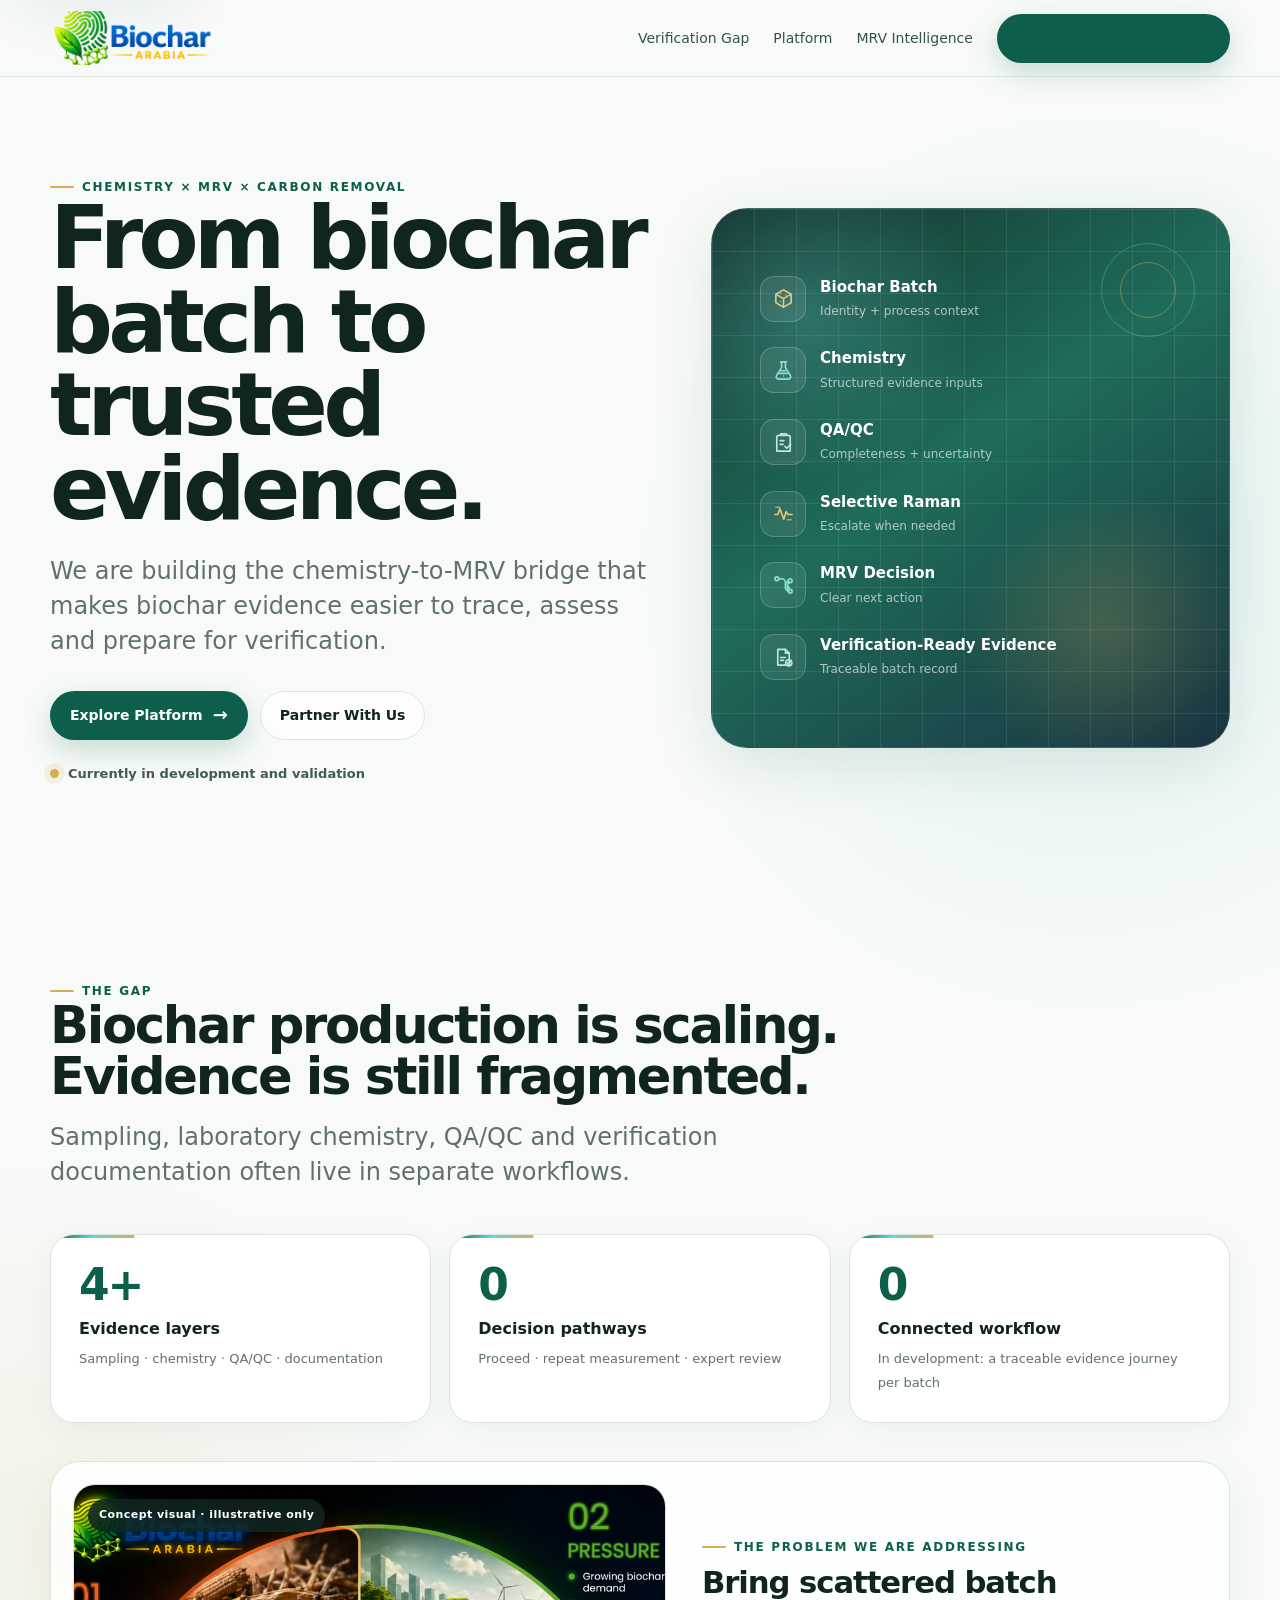
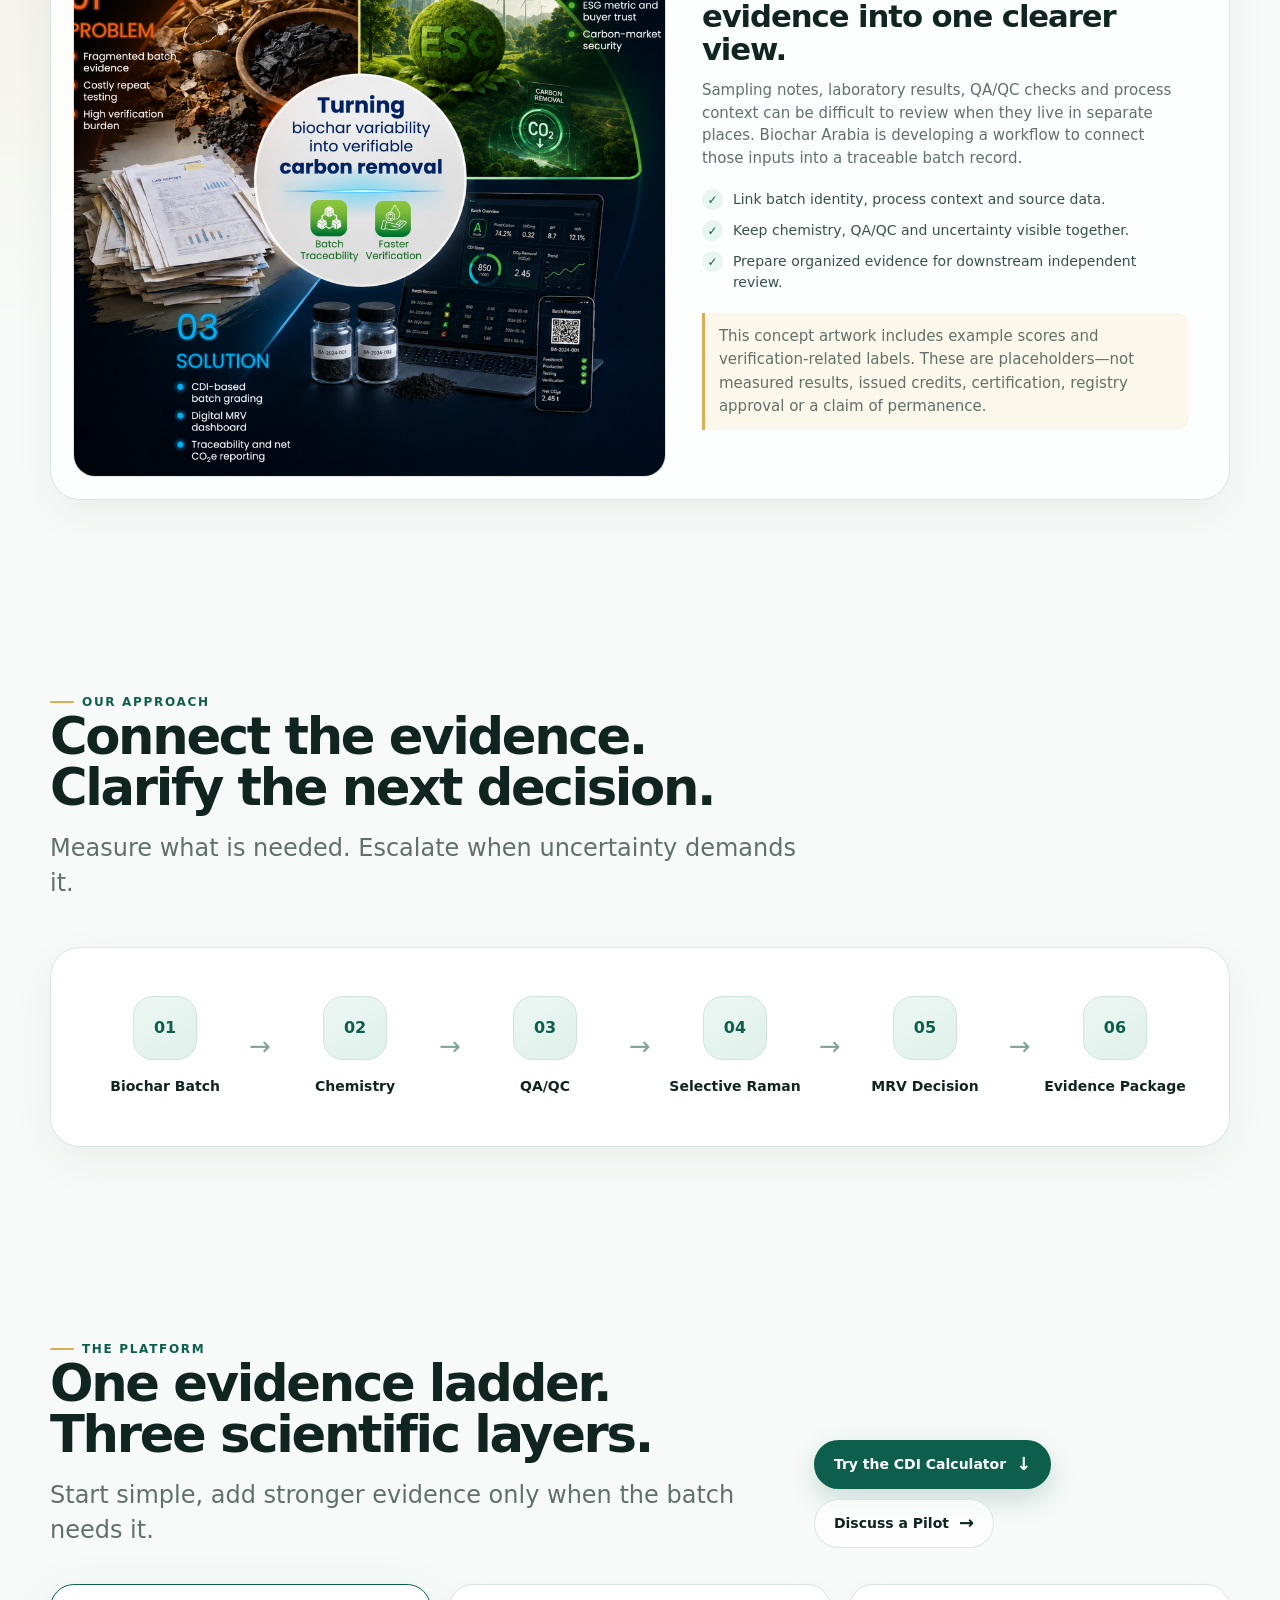
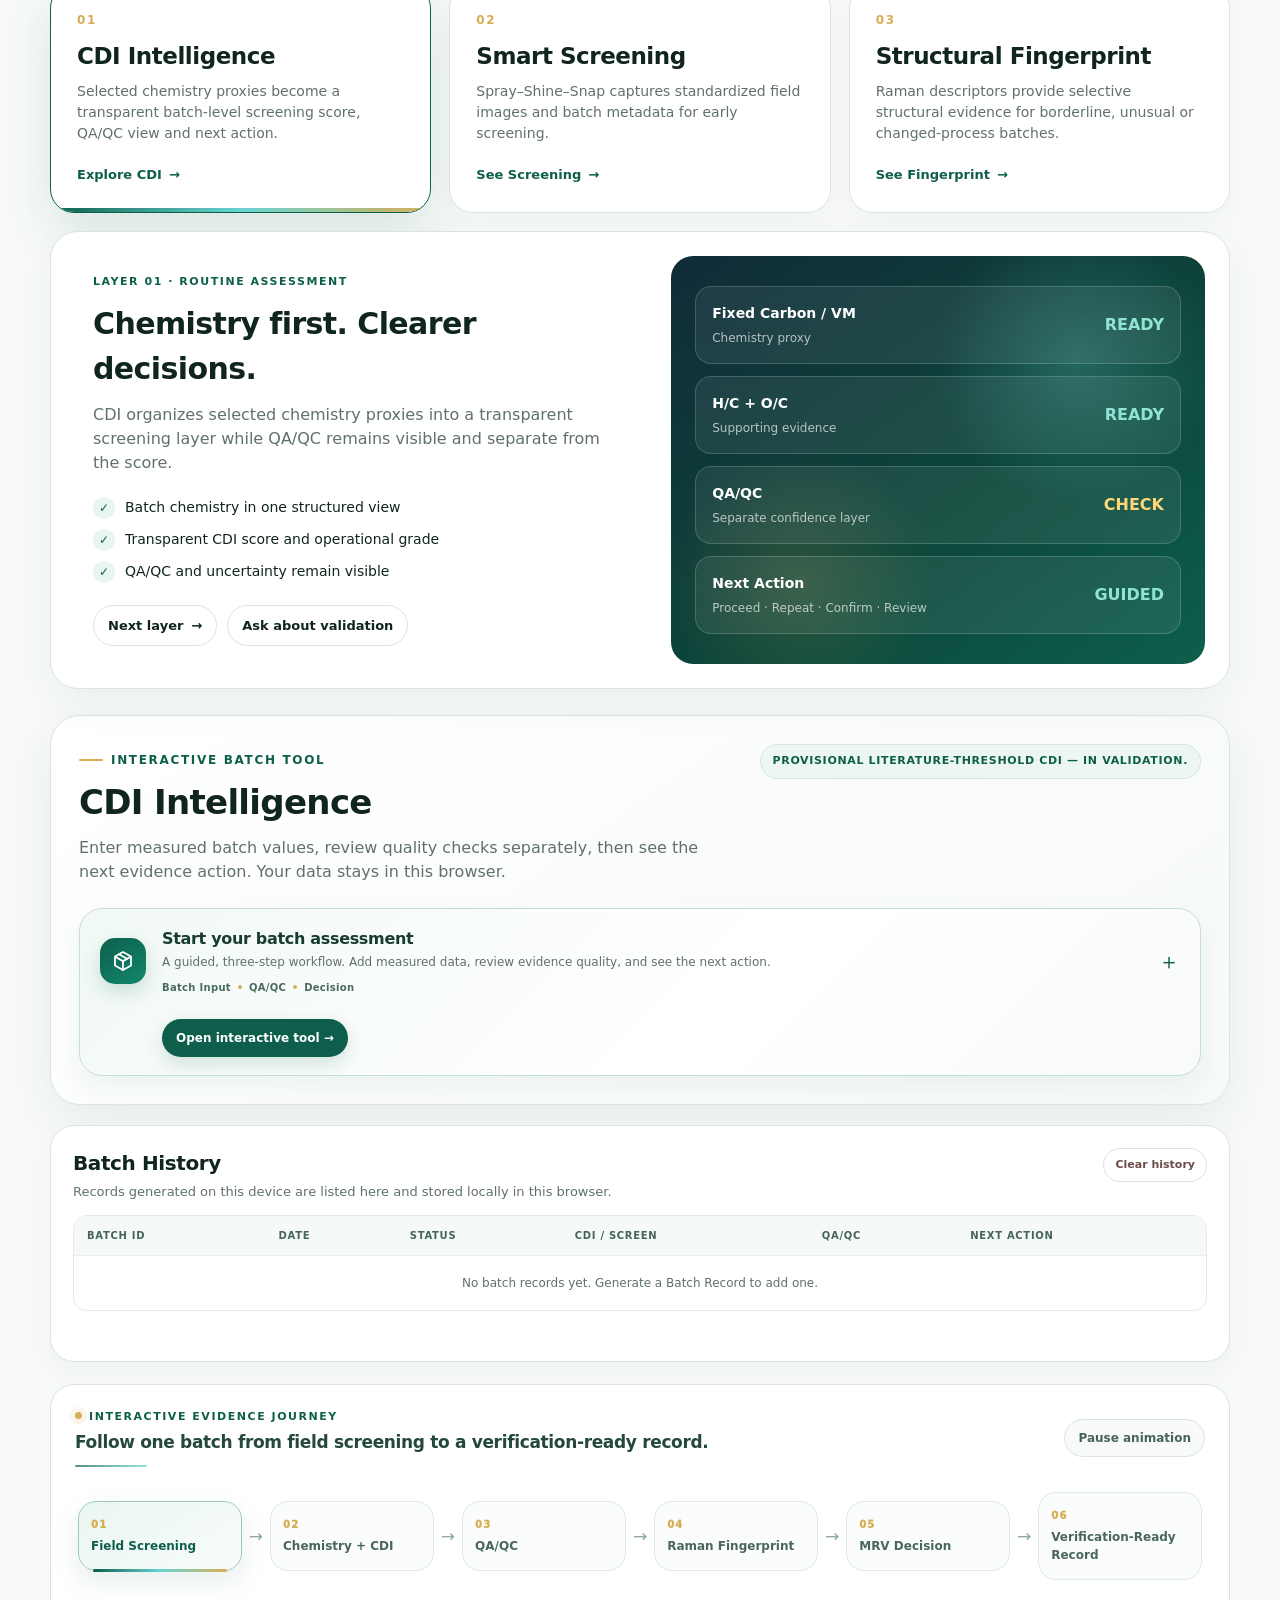
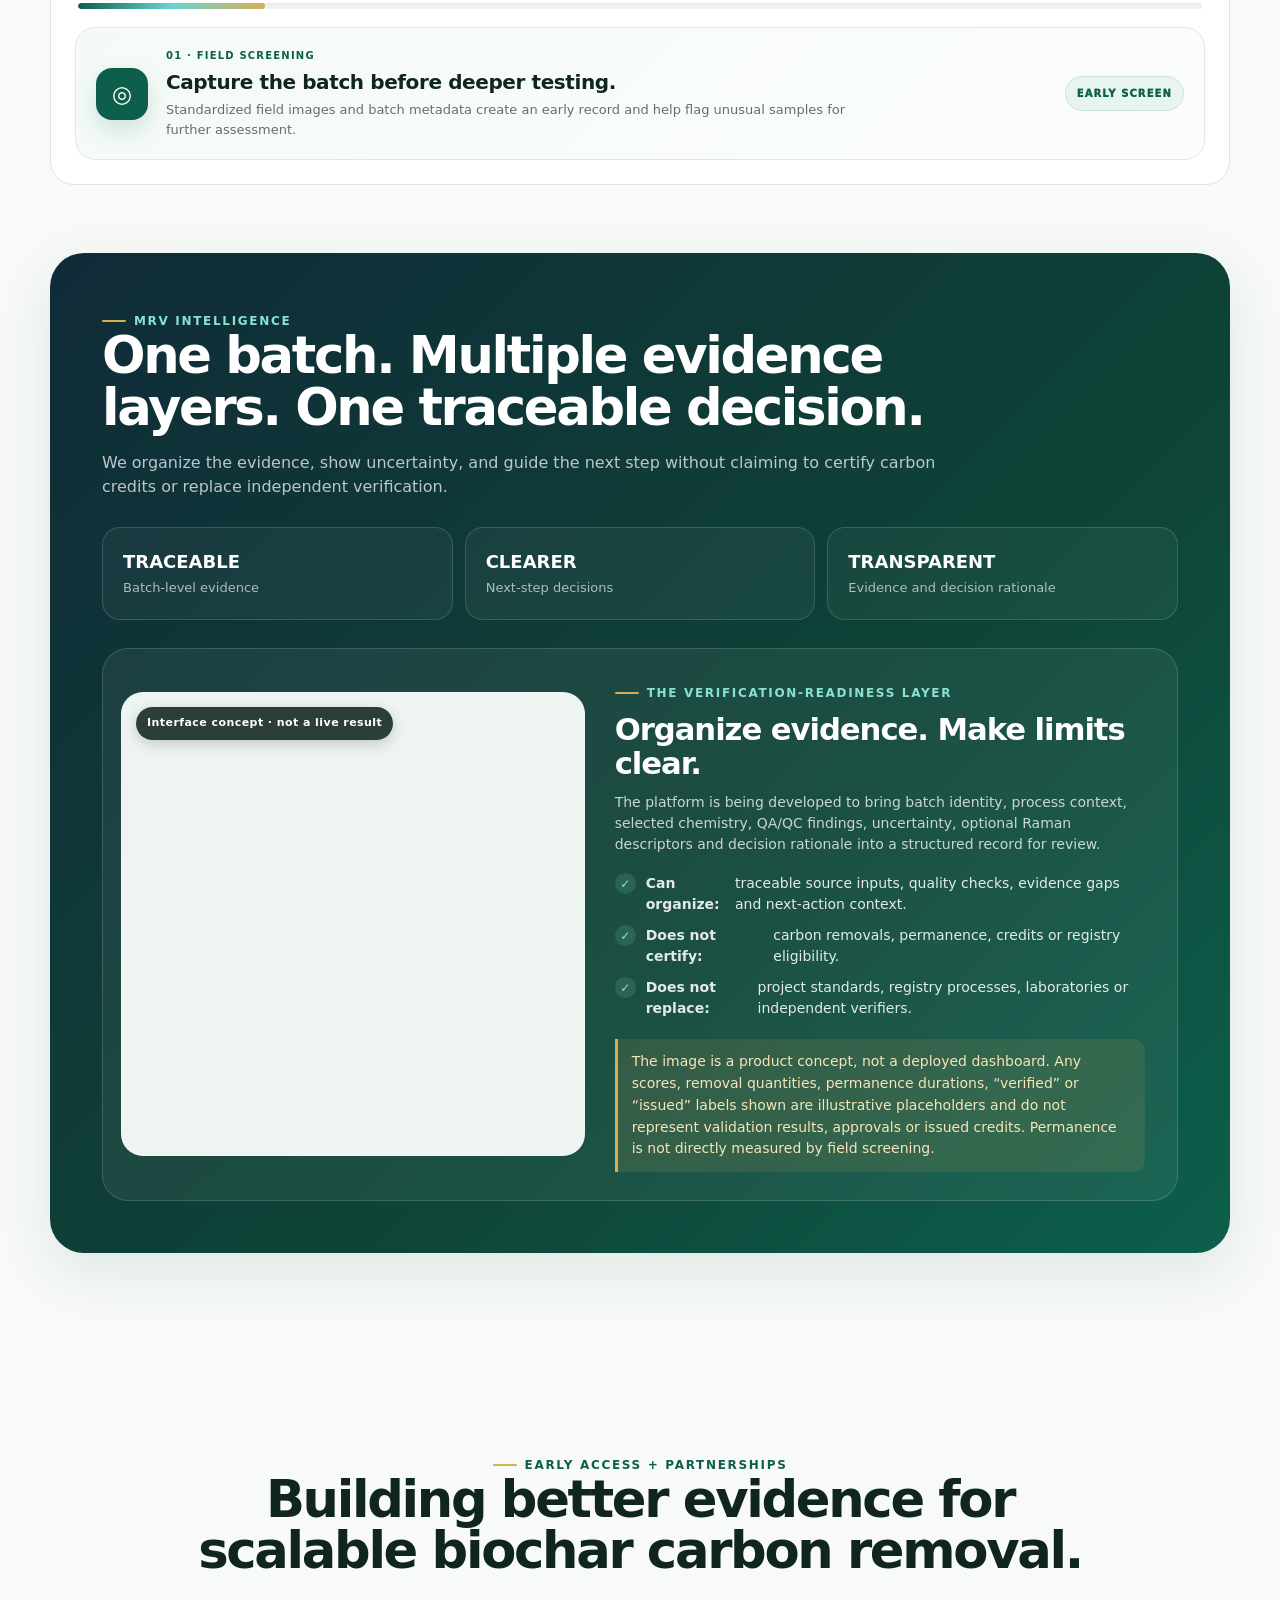
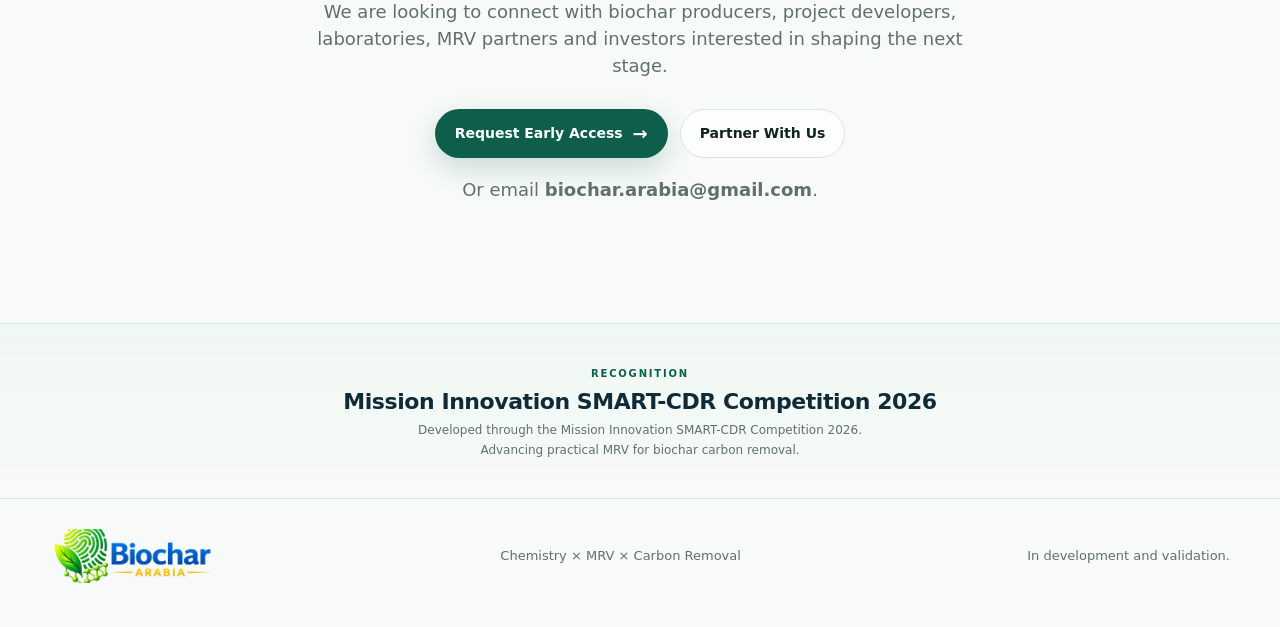
==== index.html @ f6e42914 "Rename biochararabia.html to index.html" ====
<!DOCTYPE html>
<html lang="en">
<head>
<meta charset="UTF-8">
<meta name="viewport" content="width=device-width, initial-scale=1.0">
<meta name="description" content="Biochar Arabia — chemistry-informed MRV for traceable, verification-ready biochar evidence.">
<meta name="theme-color" content="#f7faf8">
<link rel="icon" type="image/svg+xml" href="assets/favicon.svg">
<title>Biochar Arabia — From Biochar Batch to Trusted Evidence</title>
<style>
:root{
  --bg:#f7faf8; --ink:#10251f; --muted:#60716b; --emerald:#0d5f4c;
  --emerald2:#13876b; --navy:#102b38; --gold:#d8ae55; --cyan:#68d5d3;
  --line:#d9e5e0; --card:#fff; --shadow:0 18px 60px rgba(14,63,51,.10);
  --radius:24px; --max:1180px; --focus:#176f5a;
}
*{box-sizing:border-box}
html{scroll-behavior:smooth;scroll-padding-top:92px}
body{
  margin:0;font-family:Inter,ui-sans-serif,system-ui,-apple-system,BlinkMacSystemFont,"Segoe UI",sans-serif;
  color:var(--ink);line-height:1.5;
  background:
    radial-gradient(circle at 85% 8%,rgba(104,213,211,.16),transparent 28rem),
    radial-gradient(circle at 4% 22%,rgba(216,174,85,.10),transparent 24rem),
    var(--bg);
}
a{color:inherit;text-decoration:none}
button{font:inherit}
button:focus-visible,a:focus-visible,[tabindex]:focus-visible{outline:3px solid var(--focus);outline-offset:4px}
::selection{background:#cce9df;color:var(--ink)}
.skip-link{position:fixed;left:16px;top:12px;z-index:100;transform:translateY(-160%);padding:11px 16px;border-radius:999px;background:#fff;color:var(--ink);box-shadow:var(--shadow);font-weight:800}
.skip-link:focus{transform:translateY(0)}
.wrap{width:min(calc(100% - 40px),var(--max));margin:auto}
.eyebrow{display:inline-flex;align-items:center;gap:8px;font-size:12px;font-weight:800;letter-spacing:.14em;text-transform:uppercase;color:var(--emerald)}
.eyebrow:before{content:"";width:24px;height:2px;background:var(--gold);border-radius:2px}
h1,h2,h3,p{margin-top:0}
h1{font-size:clamp(46px,7vw,88px);line-height:.95;letter-spacing:-.055em;max-width:900px;margin-bottom:24px}
h2{font-size:clamp(34px,4vw,58px);line-height:1;letter-spacing:-.045em;margin-bottom:18px}
h3{font-size:20px;letter-spacing:-.02em;margin-bottom:10px}
.lead{font-size:clamp(18px,2vw,24px);line-height:1.45;color:var(--muted);max-width:760px}
.small{font-size:14px;color:var(--muted)}
.section{padding:108px 0}.section-tight{padding:78px 0}

nav{position:sticky;top:0;z-index:40;backdrop-filter:blur(18px);background:rgba(247,250,248,.92);border-bottom:1px solid rgba(217,229,224,.8)}
.nav-row{height:76px;display:flex;align-items:center;justify-content:space-between;gap:24px}
.brand{display:flex;align-items:center;gap:12px;font-weight:900;letter-spacing:-.03em;flex:0 0 auto}
.brand-logo{display:block;width:164px;height:54px;object-fit:cover;object-position:center;border-radius:8px}
.nav-links{display:flex;align-items:center;gap:24px;font-size:14px;color:#35524a}
.nav-links a:not(.btn){transition:color .2s ease}
.nav-links a:not(.btn):hover{color:var(--emerald)}
.btn{display:inline-flex;align-items:center;justify-content:center;gap:10px;border-radius:999px;padding:13px 19px;font-weight:800;font-size:14px;transition:.25s ease;border:1px solid transparent;cursor:pointer}
.btn-primary{background:var(--emerald);color:white;box-shadow:0 10px 28px rgba(13,95,76,.2)}
.btn-primary:hover{transform:translateY(-2px);background:#0a4f40}
.btn-ghost{border-color:var(--line);background:rgba(255,255,255,.72)}
.btn-ghost:hover{transform:translateY(-2px);border-color:#b8cec5}
.arrow{font-size:18px;line-height:1}
.hamburger{display:none;background:none;border:1px solid var(--line);border-radius:12px;width:44px;height:44px;color:var(--ink);font-size:21px;cursor:pointer}

.hero{min-height:min(820px,calc(100vh - 76px));display:grid;align-items:center;padding:72px 0 90px;overflow:hidden}
.hero-grid{display:grid;grid-template-columns:1.08fr .92fr;gap:52px;align-items:center}
.hero-actions{display:flex;gap:12px;flex-wrap:wrap;margin-top:32px}
.status{margin-top:24px;display:inline-flex;align-items:center;gap:9px;color:#3f5b52;font-size:13px;font-weight:700}
.status i{width:9px;height:9px;background:var(--gold);border-radius:50%;box-shadow:0 0 0 6px rgba(216,174,85,.14)}
.hero-visual{min-height:540px;border-radius:36px;position:relative;overflow:hidden;background:linear-gradient(145deg,rgba(8,42,35,.96),rgba(13,95,76,.92) 46%,rgba(16,43,56,.96));box-shadow:var(--shadow);border:1px solid rgba(255,255,255,.12)}
.hero-visual:before{content:"";position:absolute;inset:0;background:radial-gradient(circle at 18% 20%,rgba(104,213,211,.28),transparent 28%),radial-gradient(circle at 76% 78%,rgba(216,174,85,.22),transparent 24%)}
.gridlines{position:absolute;inset:0;opacity:.13;background-image:linear-gradient(rgba(255,255,255,.65) 1px,transparent 1px),linear-gradient(90deg,rgba(255,255,255,.65) 1px,transparent 1px);background-size:42px 42px}
.journey{position:absolute;inset:58px 48px;display:grid;grid-template-rows:repeat(6,1fr);gap:8px;z-index:2}
.node{display:grid;grid-template-columns:46px 1fr;gap:14px;align-items:center;color:white}
.icon{width:46px;height:46px;border-radius:14px;border:1px solid rgba(255,255,255,.20);display:grid;place-items:center;background:rgba(255,255,255,.08);color:#b7f0dd;transition:background .25s ease,border-color .25s ease,transform .25s ease}
.icon svg{width:23px;height:23px;fill:none;stroke:currentColor;stroke-width:1.7;stroke-linecap:round;stroke-linejoin:round}
.node:nth-child(3n+1) .icon{color:#e8c879}
.node:nth-child(3n+2) .icon{color:#8ce0d4}
.node:nth-child(3n) .icon{color:#c0e8da}
.hero-visual:hover .icon{background:rgba(255,255,255,.12);border-color:rgba(255,255,255,.34);transform:translateY(-1px)}
.node strong{font-size:15px;display:block}.node span{font-size:12px;color:rgba(255,255,255,.65)}
.pulse{position:absolute;right:34px;top:34px;width:94px;height:94px;border-radius:50%;border:1px solid rgba(104,213,211,.35);animation:pulse 3s infinite ease-in-out}
.pulse:after{content:"";position:absolute;inset:18px;border:1px solid rgba(216,174,85,.45);border-radius:50%}
@keyframes pulse{50%{transform:scale(1.08);opacity:.55}}

.metrics{display:grid;grid-template-columns:repeat(3,1fr);gap:18px;margin-top:44px}
.metric{position:relative;overflow:hidden;background:var(--card);border:1px solid var(--line);border-radius:var(--radius);padding:28px;box-shadow:0 8px 28px rgba(14,63,51,.05);transition:transform .35s ease,box-shadow .35s ease,border-color .35s ease}
.metric:before{content:"";position:absolute;left:0;right:0;top:0;height:3px;background:linear-gradient(90deg,var(--emerald),var(--cyan),var(--gold));transform:scaleX(.22);transform-origin:left;transition:transform .8s ease}
.metric.is-counting{transform:translateY(-3px);border-color:#b9d7ca;box-shadow:0 16px 38px rgba(14,63,51,.1)}
.metric.is-counting:before{transform:scaleX(1)}
.metric b{display:block;font-size:44px;letter-spacing:-.05em;color:var(--emerald);line-height:1}
.metric strong{display:block;margin:10px 0 5px;font-size:16px}.metric span{font-size:13px;color:var(--muted)}

.editorial-visual{display:grid;grid-template-columns:minmax(0,1.08fr) minmax(280px,.92fr);gap:36px;align-items:center;margin-top:38px;padding:22px;border:1px solid var(--line);border-radius:30px;background:rgba(255,255,255,.82);box-shadow:0 14px 42px rgba(14,63,51,.06)}
.visual-frame{margin:0;position:relative;overflow:hidden;border-radius:22px;background:#eef4f1;border:1px solid rgba(16,43,56,.08)}
.visual-frame img{display:block;width:100%;height:auto;aspect-ratio:1/1;object-fit:cover}
.visual-flag{position:absolute;top:14px;left:14px;padding:8px 11px;border-radius:999px;background:rgba(16,37,31,.88);color:#fff;font-size:11px;font-weight:850;letter-spacing:.04em;box-shadow:0 4px 14px rgba(0,0,0,.18)}
.visual-copy{padding:14px 18px 14px 0}
.visual-copy h3{font-size:clamp(23px,2.4vw,32px);line-height:1.1;letter-spacing:-.035em;margin:10px 0 12px}
.visual-copy>p{color:var(--muted);font-size:15px}
.visual-points{display:grid;gap:10px;margin:20px 0 0;padding:0;list-style:none}
.visual-points li{display:flex;gap:10px;align-items:flex-start;color:#35524a;font-size:14px}
.visual-points li:before{content:"✓";flex:0 0 21px;width:21px;height:21px;display:grid;place-items:center;border-radius:50%;background:#e8f5f0;color:var(--emerald);font-weight:900;font-size:12px}
.visual-disclaimer{margin:20px 0 0;padding:12px 14px;border-left:3px solid var(--gold);border-radius:0 12px 12px 0;background:#fbf7eb;color:#66562f;font-size:12px;line-height:1.55}

.flow{margin-top:46px;background:white;border:1px solid var(--line);border-radius:30px;padding:30px;box-shadow:0 14px 44px rgba(14,63,51,.06);overflow:auto}
.flow-row{display:flex;align-items:center;min-width:900px}.flow-item{flex:1;text-align:center;padding:18px 12px}
.flow-item .dot{width:64px;height:64px;border-radius:20px;margin:0 auto 14px;display:grid;place-items:center;background:linear-gradient(145deg,#edf7f3,#dff0ea);color:var(--emerald);font-weight:900;border:1px solid #cee3da}
.flow-item strong{font-size:14px}.flow-arrow{color:#83a399;font-size:26px}

.platform-grid{display:grid;grid-template-columns:repeat(3,1fr);gap:18px;margin-top:44px}
.platform-card{position:relative;overflow:hidden;min-height:310px;border-radius:28px;padding:28px;background:linear-gradient(180deg,#fff,#f5faf8);border:1px solid var(--line);transition:.25s ease}
.platform-card:hover{transform:translateY(-4px);box-shadow:var(--shadow)}
.kicker{font-size:12px;letter-spacing:.13em;text-transform:uppercase;font-weight:900;color:var(--emerald)}
.platform-card p{color:var(--muted);font-size:14px;max-width:280px}
.mini-viz{position:absolute;left:28px;right:28px;bottom:28px;height:92px;border-radius:18px;background:linear-gradient(180deg,rgba(104,213,211,.13),rgba(13,95,76,.04));border:1px solid #d9eae4}
.mini-viz:after{content:"";position:absolute;left:14px;right:14px;bottom:18px;height:3px;border-radius:3px;background:linear-gradient(90deg,var(--emerald) 0 32%,var(--cyan) 32% 66%,var(--gold) 66%)}

.value-band{background:linear-gradient(135deg,var(--navy),#0e4337 60%,#0d5f4c);color:white;border-radius:34px;padding:56px;display:grid;grid-template-columns:1.05fr .95fr;gap:42px;align-items:center;box-shadow:var(--shadow)}
.value-band p{color:rgba(255,255,255,.72)}.value-list{display:grid;gap:12px}
.value-item{display:flex;align-items:center;justify-content:space-between;gap:20px;padding:19px 20px;border:1px solid rgba(255,255,255,.14);border-radius:18px;background:rgba(255,255,255,.05)}
.value-item b{font-size:20px}.value-item span{font-size:13px;color:rgba(255,255,255,.66)}

.final{text-align:center;padding:118px 0 90px}
.final h2{max-width:900px;margin:0 auto 22px}.final p{max-width:680px;margin:0 auto 30px;color:var(--muted);font-size:18px}
.final-actions{display:flex;justify-content:center;gap:12px;flex-wrap:wrap}
footer{padding:30px 0 44px;border-top:1px solid var(--line);color:var(--muted);font-size:13px}
.footer-row{display:flex;align-items:center;justify-content:space-between;gap:20px;flex-wrap:wrap}
.recognition-strip{padding:42px 0 38px;border-top:1px solid rgba(217,229,224,.9);background:linear-gradient(180deg,rgba(236,246,241,.72),rgba(247,250,248,.4));text-align:center}
.recognition-inner{max-width:720px;margin:auto}
.recognition-label{margin-bottom:10px;color:var(--emerald);font-size:10px;font-weight:900;letter-spacing:.18em;text-transform:uppercase}
.recognition-title{margin:0;color:var(--navy);font-size:clamp(17px,2vw,22px);font-weight:800;letter-spacing:-.02em}
.recognition-copy{margin:8px auto 0;max-width:560px;color:var(--muted);font-size:12px;line-height:1.6}


/* ENHANCED PLATFORM */
.platform-intro{display:flex;align-items:end;justify-content:space-between;gap:24px;margin-bottom:36px}
.platform-intro .lead{margin-bottom:0}
.platform-intro-actions{display:flex;align-items:center;gap:10px;flex-wrap:wrap}
.science-grid{display:grid;grid-template-columns:repeat(3,1fr);gap:18px}
.science-card{
  position:relative;min-height:220px;padding:26px;border-radius:24px;background:#fff;
  border:1px solid var(--line);cursor:pointer;transition:.28s ease;overflow:hidden;
  box-shadow:0 8px 26px rgba(14,63,51,.04)
}
.science-card:hover{transform:translateY(-5px);box-shadow:var(--shadow);border-color:#bfd7cd}
.science-card.active{border-color:var(--emerald);box-shadow:0 18px 52px rgba(13,95,76,.13)}
.science-card.active:after{
  content:"";position:absolute;left:0;right:0;bottom:0;height:4px;
  background:linear-gradient(90deg,var(--emerald),var(--cyan),var(--gold))
}
.science-card .index{font-size:12px;font-weight:900;letter-spacing:.14em;color:var(--gold)}
.science-card h3{font-size:23px;margin:10px 0 8px}
.science-card p{font-size:14px;color:var(--muted);margin-bottom:18px}
.card-action{display:inline-flex;align-items:center;gap:7px;font-size:13px;font-weight:850;color:var(--emerald)}
.card-action span{transition:.2s ease}.science-card:hover .card-action span{transform:translateX(4px)}
.platform-stage{
  margin-top:18px;display:grid;grid-template-columns:1.04fr .96fr;gap:18px;
  background:#fff;border:1px solid var(--line);border-radius:28px;padding:24px;box-shadow:0 14px 42px rgba(14,63,51,.05)
}
.stage-copy{padding:18px}
.stage-label{font-size:11px;font-weight:900;letter-spacing:.14em;text-transform:uppercase;color:var(--emerald)}
.stage-copy h3{font-size:30px;margin:10px 0 12px}
.stage-copy p{color:var(--muted);max-width:520px}
.stage-points{display:grid;gap:10px;margin:22px 0}
.stage-point{display:flex;gap:10px;align-items:flex-start;font-size:14px}
.stage-point i{
  flex:0 0 22px;width:22px;height:22px;border-radius:50%;display:grid;place-items:center;
  background:#e8f5f0;color:var(--emerald);font-style:normal;font-weight:900;font-size:12px
}
.stage-actions{display:flex;gap:10px;flex-wrap:wrap;margin-top:22px}
.mini-btn{
  display:inline-flex;align-items:center;gap:8px;padding:10px 14px;border-radius:999px;
  border:1px solid var(--line);background:#fff;color:var(--ink);font-size:13px;font-weight:800;cursor:pointer;transition:.2s ease
}
.mini-btn:hover{border-color:#aacbc0;transform:translateY(-2px)}
.stage-visual{
  min-height:300px;border-radius:22px;padding:24px;color:#fff;position:relative;overflow:hidden;
  background:linear-gradient(145deg,var(--navy),#0c463a 58%,var(--emerald))
}
.stage-visual:before{
  content:"";position:absolute;inset:0;
  background:radial-gradient(circle at 76% 26%,rgba(104,213,211,.24),transparent 28%),
             radial-gradient(circle at 24% 80%,rgba(216,174,85,.16),transparent 26%);
}
.signal-stack{position:relative;z-index:2;height:100%;display:grid;align-content:center;gap:12px}
.signal{
  border:1px solid rgba(255,255,255,.17);background:rgba(255,255,255,.07);
  border-radius:16px;padding:14px 16px;display:flex;justify-content:space-between;gap:18px;align-items:center
}
.signal strong{font-size:14px}.signal span{font-size:12px;color:rgba(255,255,255,.68)}
.signal .ok{color:#8fe4d4;font-weight:900}
.signal .warn{color:#ffd77a;font-weight:900}

.calculator{margin-top:26px;padding:28px;border:1px solid var(--line);border-radius:30px;background:linear-gradient(145deg,#fff,#f6faf8);box-shadow:0 16px 48px rgba(14,63,51,.07)}
.calculator-head{display:flex;justify-content:space-between;align-items:flex-start;gap:24px;margin-bottom:24px}
.calculator-head h3{font-size:clamp(24px,3vw,34px);margin:8px 0}
.calculator-head p{max-width:680px;color:var(--muted);margin:0}
.calculator-badge{flex:0 0 auto;padding:8px 12px;border-radius:999px;background:#edf6f2;border:1px solid #d3e7de;color:var(--emerald);font-size:11px;font-weight:850;letter-spacing:.06em;text-transform:uppercase}
.interactive-batch{margin-top:20px;border:1px solid #c5ded2;border-radius:23px;background:linear-gradient(135deg,#f1f9f5,#fff 58%,#f8fbf9);box-shadow:0 10px 28px rgba(13,95,76,.07);overflow:hidden}
.interactive-batch>summary{display:grid;grid-template-columns:48px minmax(0,1fr) auto;align-items:center;gap:14px;padding:18px 20px;list-style:none;cursor:pointer}
.interactive-batch>summary::-webkit-details-marker{display:none}
.interactive-batch>summary:focus-visible{outline-offset:-4px}
.interactive-batch>summary:after{content:"＋";grid-column:3;grid-row:1;color:var(--emerald);font-size:22px;font-weight:500}
.interactive-batch[open]>summary:after{content:"−"}
.interactive-batch-icon{width:46px;height:46px;display:grid;place-items:center;border-radius:15px;background:linear-gradient(145deg,var(--emerald),var(--emerald2));color:#fff;box-shadow:0 8px 20px rgba(13,95,76,.18)}
.interactive-batch-icon svg{width:24px;height:24px;fill:none;stroke:currentColor;stroke-width:1.8;stroke-linecap:round;stroke-linejoin:round}
.interactive-batch-title{display:block;color:#183c31;font-size:16px;font-weight:900;letter-spacing:-.02em}
.interactive-batch-copy{display:block;margin-top:3px;color:var(--muted);font-size:12px;line-height:1.45}
.interactive-batch-steps{display:flex;align-items:center;gap:7px;margin-top:8px;color:#4c6b60;font-size:10px;font-weight:850;letter-spacing:.03em}
.interactive-batch-steps i{width:4px;height:4px;border-radius:50%;background:var(--gold)}
.interactive-batch-cta{grid-column:2;grid-row:2;justify-self:start;display:inline-flex;align-items:center;gap:8px;margin-top:10px;padding:10px 14px;border-radius:999px;background:var(--emerald);color:white;font-size:12px;font-weight:850;box-shadow:0 7px 18px rgba(13,95,76,.16);transition:background .2s ease,transform .2s ease}
.interactive-batch>summary:hover .interactive-batch-cta{background:#0a4f40;transform:translateY(-1px)}
.interactive-batch-cta .close-label{display:none}
.interactive-batch[open] .interactive-batch-cta .open-label{display:none}
.interactive-batch[open] .interactive-batch-cta .close-label{display:inline}
.interactive-batch:not([open])>.interactive-batch-content{display:none}
.interactive-batch-content{padding:0 16px 18px}
.calc-steps{display:grid;grid-template-columns:repeat(3,1fr);gap:10px;margin-bottom:22px}
.calc-step{display:flex;align-items:center;gap:11px;padding:12px 14px;border:1px solid var(--line);border-radius:16px;background:#fff;color:#60716b;text-align:left;cursor:pointer;transition:.2s ease}
.calc-step:hover{border-color:#b8d5ca;transform:translateY(-1px)}
.calc-step[aria-current="step"]{background:#eaf6f1;border-color:#a8cfc0;color:var(--emerald);box-shadow:inset 0 0 0 1px #d0e7dd}
.calc-step-number{display:grid;place-items:center;width:30px;height:30px;flex:0 0 30px;border-radius:10px;background:#f0f4f2;font-size:12px;font-weight:900}
.calc-step[aria-current="step"] .calc-step-number{background:var(--emerald);color:#fff}
.calc-step-label{font-size:13px;font-weight:850}
.calc-panel{padding:22px;border:1px solid var(--line);border-radius:22px;background:#fff}
.calc-panel+.calc-panel{margin-top:14px}
.calc-panel-heading{display:flex;justify-content:space-between;align-items:flex-start;gap:18px;margin-bottom:18px}
.calc-panel-heading h4{font-size:18px;margin:0 0 4px;letter-spacing:-.02em}
.calc-panel-heading p{margin:0;color:var(--muted);font-size:13px}
.calc-grid{display:grid;grid-template-columns:repeat(3,minmax(0,1fr));gap:14px}
.calc-field{display:grid;gap:6px;min-width:0}
.calc-field label{font-size:12px;font-weight:800;color:#36564d}
.calc-field input{width:100%;min-height:46px;border:1px solid #ceddd6;border-radius:12px;padding:10px 12px;background:#fbfdfc;color:var(--ink);font:inherit;font-size:15px;transition:border-color .18s ease,box-shadow .18s ease}
.calc-field input:focus{outline:none;border-color:var(--emerald2);box-shadow:0 0 0 3px rgba(19,135,107,.14)}
.calc-field small{font-size:11px;color:var(--muted)}
.calc-divider{height:1px;background:var(--line);margin:18px 0}
.calc-replicates{display:grid;gap:12px}
.replicate-card{padding:17px;border:1px solid #e0eae5;border-radius:17px;background:#f9fcfa}
.replicate-top{display:flex;align-items:center;justify-content:space-between;gap:12px;margin-bottom:14px}
.replicate-top strong{font-size:13px}
.text-button{border:0;background:transparent;color:#8c453c;font-size:12px;font-weight:800;cursor:pointer;padding:6px 8px;border-radius:8px}
.text-button:hover{background:#fff1ee}
.calc-actions{display:flex;justify-content:space-between;align-items:center;gap:12px;margin-top:18px;flex-wrap:wrap}
.calc-add{border:1px solid #cbded5;background:#fff;color:var(--emerald);border-radius:999px;padding:10px 14px;font-size:13px;font-weight:850;cursor:pointer;transition:.2s ease}
.calc-add:hover{background:#f0f8f4;border-color:#9fc6b5}
.calc-hint{margin:0;font-size:12px;color:var(--muted)}
.calc-qa-grid{display:grid;grid-template-columns:repeat(2,minmax(0,1fr));gap:12px}
.calc-qc-card{display:grid;grid-template-columns:1fr auto;gap:5px 12px;padding:15px;border:1px solid #e0eae5;border-radius:15px;background:#fbfdfc}
.calc-qc-card strong{font-size:13px}
.calc-qc-card span{font-size:12px;color:var(--muted)}
.calc-qc-status{grid-column:2;grid-row:1/3;align-self:center;padding:6px 9px;border-radius:999px;background:#f0f3f1;color:#61726c;font-size:10px;font-weight:900;text-align:center}
.calc-qc-status.pass{background:#e7f4ef;color:#17664f}
.calc-qc-status.review{background:#fff1e3;color:#875518}
.calc-qc-status.fail{background:#fae9e6;color:#9a3d32}
.calc-note{margin:14px 0 0;padding:12px 14px;border-radius:12px;background:#f3f7f5;color:#5d6f68;font-size:12px;line-height:1.55}
.calc-decision{display:grid;grid-template-columns:minmax(0,1fr);gap:18px}
.decision-card{padding:23px;border-radius:23px;background:linear-gradient(145deg,var(--navy),#0e4337 65%,var(--emerald));color:#fff;box-shadow:0 14px 34px rgba(16,43,56,.17)}
.decision-top{display:flex;align-items:center;justify-content:space-between;gap:16px}
.decision-eyebrow{font-size:10px;font-weight:900;letter-spacing:.14em;text-transform:uppercase;color:#a8e5d7}
.grade-wrap{display:flex;align-items:center;gap:10px;color:rgba(255,255,255,.76);font-size:12px;font-weight:800}
.decision-score{display:flex;align-items:baseline;gap:7px;margin:23px 0 12px}
.decision-score strong{font-size:clamp(45px,7vw,68px);line-height:.9;letter-spacing:-.06em}
.decision-score span{font-size:13px;color:rgba(255,255,255,.68)}
.decision-grade{display:inline-grid;place-items:center;min-width:46px;height:46px;padding:0 10px;border-radius:14px;background:rgba(255,255,255,.13);border:1px solid rgba(255,255,255,.2);font-size:23px;font-weight:900}
.decision-customer-fields{display:grid;grid-template-columns:repeat(2,minmax(0,1fr));gap:11px;margin-top:22px}
.decision-customer-field{padding:14px;border:1px solid rgba(255,255,255,.15);border-radius:15px;background:rgba(255,255,255,.07);min-width:0}
.decision-customer-field>span{display:block;color:#a8e5d7;font-size:10px;font-weight:900;letter-spacing:.1em;text-transform:uppercase;margin-bottom:7px}
.decision-customer-field strong{display:block;font-size:14px;line-height:1.4}
.decision-customer-field p{margin:0;color:rgba(255,255,255,.8);font-size:12px;line-height:1.55;overflow-wrap:anywhere}
.decision-customer-field strong+p{margin-top:6px}
.decision-batch{font-size:12px;color:rgba(255,255,255,.77);margin-top:7px;overflow-wrap:anywhere}
.decision-status-pill{display:inline-flex;align-items:center;gap:7px;padding:7px 10px;border-radius:999px;border:1px solid rgba(255,255,255,.2);background:rgba(255,255,255,.1);color:#fff;font-size:11px;font-weight:850}
.decision-status-pill:before{content:"";width:7px;height:7px;border-radius:50%;background:#9ae1ce}
.decision-status-pill.review:before{background:#ffd77a}
.batch-history{margin-top:20px;padding:22px;border:1px solid var(--line);border-radius:24px;background:#fff;box-shadow:0 10px 30px rgba(14,63,51,.04)}
.batch-history-head{display:flex;align-items:flex-start;justify-content:space-between;gap:16px;margin-bottom:14px}
.batch-history-head h3{margin:0 0 4px;font-size:20px}
.batch-history-head p{margin:0;color:var(--muted);font-size:13px}
.history-scroll{overflow-x:auto;border:1px solid #e4ece8;border-radius:14px}
.history-table{width:100%;min-width:780px;border-collapse:collapse;font-size:12px}
.history-table th,.history-table td{padding:12px 13px;border-bottom:1px solid #e8efeb;text-align:left;vertical-align:top}
.history-table th{background:#f5f9f7;color:#46645b;font-size:10px;letter-spacing:.07em;text-transform:uppercase;white-space:nowrap}
.history-table tbody tr:last-child td{border-bottom:0}
.history-empty{padding:18px!important;color:var(--muted);text-align:center!important}
.batch-record-status{min-height:18px;margin:10px 0 0;color:var(--emerald);font-size:11px;font-weight:750}
.history-clear{flex:0 0 auto;border:1px solid var(--line);background:#fff;color:#6c4d48;border-radius:999px;padding:8px 11px;font-size:11px;font-weight:800;cursor:pointer}
.history-clear:hover{border-color:#d7b2aa;background:#fff9f7}
.raman-panel{margin-top:16px;border:1px solid #cddfd7;border-radius:22px;background:linear-gradient(145deg,#fff,#f3f9f6);overflow:hidden}
.raman-panel>summary{display:flex;align-items:center;justify-content:space-between;gap:14px;padding:18px 20px;list-style:none;cursor:pointer;font-size:15px;font-weight:900;color:#23483d}
.raman-panel>summary::-webkit-details-marker{display:none}
.raman-panel>summary:after{content:"＋";font-size:20px;color:var(--emerald)}
.raman-panel[open]>summary:after{content:"−"}
.raman-panel-body{padding:0 20px 20px}
.raman-trigger{display:none;margin-top:12px;padding:9px 12px;border:1px solid rgba(255,255,255,.3);border-radius:999px;background:rgba(255,255,255,.13);color:#fff;font-size:12px;font-weight:850;cursor:pointer}
.raman-trigger:hover{background:rgba(255,255,255,.22)}
.raman-meta{display:flex;align-items:center;gap:8px;flex-wrap:wrap;margin-bottom:16px}
.raman-chip{padding:7px 10px;border-radius:999px;background:#eaf5f0;color:#28634f;font-size:11px;font-weight:850}
.raman-entry-grid{display:grid;grid-template-columns:repeat(3,minmax(0,1fr));gap:12px}
.raman-replicates{display:grid;gap:9px;margin-top:12px}
.raman-replicate{display:grid;grid-template-columns:1fr auto;gap:12px;align-items:end;padding:12px;border:1px solid #e0ebe5;border-radius:14px;background:#fbfdfc}
.raman-output{display:grid;grid-template-columns:repeat(4,minmax(0,1fr));gap:10px;margin-top:18px}
.raman-output-item{padding:13px;border:1px solid #dce9e3;border-radius:14px;background:#fff;min-width:0}
.raman-output-item span{display:block;color:var(--muted);font-size:10px;font-weight:900;letter-spacing:.08em;text-transform:uppercase}
.raman-output-item strong{display:block;margin-top:6px;font-size:16px;line-height:1.35;overflow-wrap:anywhere}
.raman-output-item.full{background:#eff7f3}
.raman-output-item.alert{background:#fff4e8;border-color:#efd8b8}
.raman-reason{margin:12px 0 0;padding:12px 14px;border-radius:13px;background:#f0f6f3;color:#45635a;font-size:12px;line-height:1.55}
.raman-details{margin-top:12px;border:1px solid #dce9e3;border-radius:14px;background:#fff;overflow:hidden}
.raman-details summary{padding:12px 14px;cursor:pointer;color:#294a40;font-size:12px;font-weight:850}
.raman-details-body{padding:0 14px 13px;color:var(--muted);font-size:12px;line-height:1.6;white-space:pre-line}
.raman-update-status{min-height:18px;margin:8px 0 0;color:var(--emerald);font-size:11px;font-weight:800}
.raman-actions{display:flex;gap:10px;flex-wrap:wrap;margin-top:15px}
.raman-actions .btn{font-size:12px;padding:11px 14px}
.raman-helper{margin:11px 0 0;color:var(--muted);font-size:11px;line-height:1.5}
.screening-panel{margin-top:16px;border:1px solid #cddfd7;border-radius:22px;background:linear-gradient(145deg,#fff,#f3f9f6);overflow:hidden}
.screening-panel>summary{display:flex;align-items:center;justify-content:space-between;gap:14px;padding:18px 20px;list-style:none;cursor:pointer;font-size:15px;font-weight:900;color:#23483d}
.screening-panel>summary::-webkit-details-marker{display:none}
.screening-panel>summary:after{content:"＋";font-size:20px;color:var(--emerald)}
.screening-panel[open]>summary:after{content:"−"}
.screening-panel-body{padding:0 20px 20px}
.screening-meta{display:flex;align-items:center;gap:8px;flex-wrap:wrap;margin-bottom:14px}
.screening-chip{padding:7px 10px;border-radius:999px;background:#eaf5f0;color:#28634f;font-size:11px;font-weight:850}
.screening-input-grid{display:grid;grid-template-columns:repeat(3,minmax(0,1fr));gap:12px}
.screening-upload{display:grid;gap:7px;padding:14px;border:1px dashed #b8d2c6;border-radius:15px;background:#fbfdfc}
.screening-upload label{font-size:12px;font-weight:850;color:#36564d}
.screening-upload input{width:100%;font:inherit;font-size:12px;color:var(--muted)}
.screening-upload small{font-size:10px;color:var(--muted)}
.screening-images{display:grid;grid-template-columns:repeat(2,minmax(0,1fr));gap:14px;margin-top:16px}
.screening-image-card{margin:0;overflow:hidden;border:1px solid #dce9e3;border-radius:17px;background:#fff}
.screening-image-card img{display:block;width:100%;height:260px;object-fit:contain;background:#f0f4f2;color:var(--muted)}
.screening-image-card figcaption{padding:10px 12px;color:#45635a;font-size:11px;font-weight:850}
.screening-features{display:grid;grid-template-columns:repeat(4,minmax(0,1fr));gap:9px;margin-top:15px}
.screening-feature{padding:12px;border:1px solid #dce9e3;border-radius:13px;background:#fff;min-width:0}
.screening-feature span{display:block;color:var(--muted);font-size:9px;font-weight:900;letter-spacing:.07em;text-transform:uppercase}
.screening-feature strong{display:block;margin-top:5px;color:#24493e;font-size:14px;overflow-wrap:anywhere}
.screening-result{display:grid;grid-template-columns:auto 1fr;gap:13px;align-items:center;margin-top:14px;padding:14px;border-radius:15px;border:1px solid #dce9e3;background:#eff7f3}
.screening-result.warning{border-color:#efd8b8;background:#fff7ed}
.screening-result.review{border-color:#e9c8c2;background:#fff4f2}
.screening-status{padding:8px 11px;border-radius:999px;background:#dff1e9;color:#17664f;font-size:11px;font-weight:900;white-space:nowrap}
.screening-result.warning .screening-status{background:#ffebce;color:#805318}
.screening-result.review .screening-status{background:#f4dfdb;color:#923d33}
.screening-result p{margin:0;color:#45635a;font-size:12px;line-height:1.55}
.screening-notice{margin:12px 0 0;padding:12px 14px;border-left:3px solid var(--gold);border-radius:0 12px 12px 0;background:#fbf7eb;color:#66562f;font-size:11px;line-height:1.55}
.screening-actions{display:flex;gap:10px;flex-wrap:wrap;margin-top:14px}
.screening-actions .btn{font-size:12px;padding:11px 14px}
.screening-update{min-height:18px;margin:8px 0 0;color:var(--emerald);font-size:11px;font-weight:800}
.screening-helper{margin:10px 0 0;color:var(--muted);font-size:11px;line-height:1.5}
.screening-print-images{display:grid;grid-template-columns:1fr 1fr;gap:12px;margin:15px 0}
.screening-print-images img{width:100%;max-height:340px;object-fit:contain;border:1px solid #c8d5ce}
.evidence-report{display:none}
@media print{
  body>*{display:none!important}
  .evidence-report{display:block!important;padding:28px;color:#182d27;font:12pt/1.5 Arial,sans-serif}
  .evidence-report h1{font-size:25pt;line-height:1.1;letter-spacing:0;margin:0 0 6px}
  .evidence-report h2{font-size:16pt;line-height:1.2;letter-spacing:0;margin:24px 0 8px}
  .evidence-report p{margin:5px 0}
  .evidence-report table{width:100%;border-collapse:collapse;margin:10px 0}
  .evidence-report th,.evidence-report td{padding:7px;border:1px solid #c8d5ce;text-align:left;vertical-align:top}
  .evidence-report .report-note{margin-top:24px;padding:10px;border:1px solid #d9e5e0;font-size:9pt}
}
.calc-details{display:grid;gap:9px;margin-top:16px}
.calc-details details{border:1px solid var(--line);border-radius:15px;background:#fff;overflow:hidden}
.calc-details summary{cursor:pointer;list-style:none;padding:15px 17px;font-size:13px;font-weight:850;color:#294a40;display:flex;align-items:center;justify-content:space-between;gap:12px}
.calc-details summary::-webkit-details-marker{display:none}
.calc-details summary:after{content:"＋";font-size:18px;color:var(--emerald);line-height:1}
.calc-details details[open] summary:after{content:"−"}
.calc-details-body{padding:0 17px 16px;color:var(--muted);font-size:13px}
.calc-details-body p:last-child{margin-bottom:0}
.proxy-table{width:100%;border-collapse:collapse;font-size:12px}
.proxy-table th,.proxy-table td{padding:9px 8px;text-align:left;border-bottom:1px solid #e7eeea}
.proxy-table th{color:#36564d;font-size:10px;letter-spacing:.06em;text-transform:uppercase}
.proxy-table tr:last-child td{border-bottom:0}
.calc-download{margin-top:10px}
.calc-disclaimer{margin:13px 0 0;text-align:center;font-size:11px;color:var(--muted)}
.visually-hidden{position:absolute;width:1px;height:1px;padding:0;margin:-1px;overflow:hidden;clip:rect(0,0,0,0);white-space:nowrap;border:0}
.evidence-flow{
  margin-top:22px;padding:24px;border:1px solid var(--line);border-radius:24px;background:#fff;overflow-x:auto
}
.evidence-track{display:flex;align-items:center;min-width:920px}
.evidence-arrow{color:#8ba49c}

.journey-topline{display:flex;align-items:center;justify-content:space-between;gap:24px;margin-bottom:22px}
.journey-kicker{font-size:11px;font-weight:900;letter-spacing:.14em;text-transform:uppercase;color:var(--emerald)}
.journey-kicker:before{content:"";display:inline-block;width:7px;height:7px;margin:0 7px 1px 0;border-radius:50%;background:var(--gold);box-shadow:0 0 0 5px rgba(216,174,85,.12);animation:journeySignal 2.4s ease-in-out infinite}
.journey-heading{font-size:17px;font-weight:800;letter-spacing:-.02em;margin-top:4px;color:#24483e}
.journey-heading:after{content:"";display:block;width:72px;height:2px;margin-top:10px;border-radius:2px;background:linear-gradient(90deg,var(--emerald),var(--cyan));opacity:.7}
@keyframes journeySignal{50%{transform:scale(1.35);opacity:.55}}
.journey-toggle{border:1px solid var(--line);background:#f7faf8;color:#46645b;border-radius:999px;padding:9px 13px;font-size:12px;font-weight:800;cursor:pointer;transition:.2s ease;white-space:nowrap}
.journey-toggle:hover{background:#eef7f3;border-color:#b9d3c9;color:var(--emerald)}
.journey-track{display:flex;align-items:center;gap:7px;min-width:1040px;padding:3px}
.journey-step{flex:1;min-width:138px;border:1px solid #dbe8e3;background:#fbfdfc;color:#49665e;border-radius:18px;padding:15px 12px;display:grid;gap:5px;text-align:left;font:inherit;font-size:12px;font-weight:850;cursor:pointer;transition:.24s ease;position:relative}
.journey-step:hover{transform:translateY(-3px);border-color:#b8d5ca;box-shadow:0 9px 24px rgba(13,95,76,.08);color:var(--emerald)}
.journey-step.active{background:linear-gradient(145deg,#eaf6f1,#f8fcfa);border-color:#9ec8b8;color:var(--emerald);box-shadow:0 11px 28px rgba(13,95,76,.10);animation:journeyStepIn .45s ease both}
.journey-step.active:after{content:"";position:absolute;left:14px;right:14px;bottom:-2px;height:3px;border-radius:999px;background:linear-gradient(90deg,var(--emerald),var(--cyan),var(--gold))}
@keyframes journeyStepIn{from{opacity:.65;transform:translateY(3px)}to{opacity:1;transform:translateY(0)}}
.journey-number{font-size:10px;letter-spacing:.12em;color:var(--gold);font-weight:950}
.journey-arrow{color:#91a9a1;font-size:17px;animation:arrowPulse 1.8s ease-in-out infinite}
@keyframes arrowPulse{50%{transform:translateX(3px);opacity:.55}}
.journey-progress{height:6px;background:#edf3f0;border-radius:999px;margin:20px 3px 18px;overflow:hidden;box-shadow:inset 0 1px 2px rgba(16,43,56,.06)}
.journey-progress span{display:block;height:100%;width:16.66%;border-radius:999px;background:linear-gradient(90deg,var(--emerald),var(--cyan),var(--gold));transition:width .42s cubic-bezier(.2,.8,.2,1)}
.journey-detail{display:grid;grid-template-columns:52px 1fr auto;align-items:center;gap:18px;padding:20px;border-radius:20px;background:linear-gradient(135deg,#f4faf7,#fbfdfc);border:1px solid #dce9e4;transition:.25s ease}
.journey-detail-icon{width:52px;height:52px;border-radius:16px;display:grid;place-items:center;background:var(--emerald);color:#fff;font-size:23px;box-shadow:0 10px 24px rgba(13,95,76,.16)}
.journey-detail-label{font-size:10px;font-weight:900;letter-spacing:.12em;text-transform:uppercase;color:var(--emerald)}
.journey-detail h3{font-size:20px;margin:4px 0 3px}.journey-detail p{font-size:13px;color:var(--muted);margin:0;max-width:680px}
.journey-status{font-size:10px;font-weight:950;letter-spacing:.11em;color:var(--emerald);background:#e7f4ef;border:1px solid #cce4da;border-radius:999px;padding:9px 11px;white-space:nowrap}
.journey-detail-icon{animation:journeyIconGlow 2.8s ease-in-out infinite}
@keyframes journeyIconGlow{50%{box-shadow:0 10px 28px rgba(13,95,76,.3),0 0 0 5px rgba(104,213,211,.08)}}
@media(max-width:900px){.journey-topline{align-items:flex-start;flex-direction:column}.journey-detail{grid-template-columns:44px 1fr}.journey-detail-icon{width:44px;height:44px}.journey-status{grid-column:2;justify-self:start}.journey-track{min-width:960px}}

.mrv-panel{
  margin-top:68px;background:linear-gradient(135deg,var(--navy),#0e4337 58%,var(--emerald));
  color:#fff;border-radius:34px;padding:52px;box-shadow:var(--shadow)
}
.mrv-panel .eyebrow{color:#88e1d3}
.mrv-panel h2{max-width:850px}
.mrv-panel p{max-width:850px;color:rgba(255,255,255,.72)}
.mrv-values{display:grid;grid-template-columns:repeat(3,1fr);gap:12px;margin-top:28px}
.mrv-value{
  padding:20px;border:1px solid rgba(255,255,255,.15);border-radius:18px;
  background:rgba(255,255,255,.045);transition:.25s ease
}
.mrv-value:hover{transform:translateY(-3px);background:rgba(255,255,255,.075)}
.mrv-value b{display:block;font-size:18px}.mrv-value span{font-size:13px;color:rgba(255,255,255,.65)}
.mrv-visual{display:grid;grid-template-columns:minmax(0,.92fr) minmax(0,1.08fr);gap:30px;align-items:center;margin-top:28px;padding:18px;border:1px solid rgba(255,255,255,.15);border-radius:26px;background:rgba(255,255,255,.06)}
.mrv-visual .visual-frame{border:1px solid rgba(255,255,255,.18)}
.mrv-visual .visual-frame img{aspect-ratio:1/1}
.mrv-visual-copy{padding:10px 14px 10px 0}
.mrv-visual-copy h3{font-size:clamp(23px,2.4vw,32px);line-height:1.12;letter-spacing:-.035em;margin:10px 0 12px}
.mrv-visual-copy>p{color:rgba(255,255,255,.76);font-size:14px}
.mrv-visual-copy .visual-points{margin-top:18px}
.mrv-visual-copy .visual-points li{color:rgba(255,255,255,.88)}
.mrv-visual-copy .visual-points li:before{background:rgba(136,225,211,.14);color:#88e1d3}
.mrv-visual-copy .visual-disclaimer{background:rgba(216,174,85,.12);border-left-color:var(--gold);color:#f7e5b8}
.nav-links a.nav-active{color:var(--emerald);font-weight:850}

@media(max-width:900px){
  .nav-row{height:68px}
  .nav-links{display:none;position:absolute;top:calc(100% + 1px);left:0;right:0;padding:14px 20px 20px;background:rgba(247,250,248,.98);border-bottom:1px solid var(--line);box-shadow:0 18px 28px rgba(14,63,51,.10);align-items:stretch;gap:4px;flex-direction:column}
  .nav-links.is-open{display:flex}
  .nav-links a:not(.btn){padding:12px 10px;border-radius:10px}
  .nav-links .btn{margin-top:8px}
  .hamburger{display:grid;place-items:center}
  .hero-grid,.value-band{grid-template-columns:1fr}
  .hero-visual{min-height:470px}
  .metrics,.platform-grid,.science-grid,.platform-stage,.mrv-values{grid-template-columns:1fr}
  .section{padding:82px 0}.value-band{padding:34px}
  .platform-intro{align-items:flex-start;flex-direction:column}
  .platform-intro-actions{width:100%}
  .science-card{min-height:0}
  .platform-stage{gap:12px}
  .stage-visual{min-height:280px}
  .mrv-panel{padding:38px}
  .editorial-visual,.mrv-visual{grid-template-columns:1fr;gap:18px}
  .visual-copy,.mrv-visual-copy{padding:8px 6px 10px}
  .calc-grid{grid-template-columns:repeat(2,minmax(0,1fr))}
  .decision-customer-fields{grid-template-columns:1fr}
  .raman-entry-grid{grid-template-columns:repeat(2,minmax(0,1fr))}
  .raman-output{grid-template-columns:repeat(2,minmax(0,1fr))}
  .screening-input-grid{grid-template-columns:repeat(2,minmax(0,1fr))}
  .screening-features{grid-template-columns:repeat(2,minmax(0,1fr))}
}
@media(max-width:600px){
  .wrap{width:min(calc(100% - 32px),var(--max))}
  h1{font-size:clamp(42px,13vw,64px);line-height:.98}
  h2{font-size:clamp(32px,9vw,44px);line-height:1.03}
  .section{padding:66px 0}.section-tight{padding:58px 0}
  .hero{min-height:auto;padding:56px 0 64px}
  .hero-grid{gap:38px}
  .hero-visual{min-height:440px;border-radius:26px}
  .journey{inset:56px 22px 28px;gap:4px}
  .node{grid-template-columns:40px 1fr;gap:11px}
  .icon{width:40px;height:40px;border-radius:12px}
  .node strong{font-size:13px}.node span{font-size:11px}
  .pulse{right:22px;top:20px;width:68px;height:68px}
  .pulse:after{inset:13px}
  .hero-actions,.final-actions{align-items:stretch;flex-direction:column}
  .hero-actions .btn,.final-actions .btn{width:100%}
  .metrics{grid-template-columns:1fr;gap:12px;margin-top:30px}
  .metric{padding:23px}
  .flow{padding:18px;border-radius:22px}
  .flow-row{min-width:780px}
  .flow-item{padding:12px 8px}
  .flow-item .dot{width:52px;height:52px;border-radius:16px}
  .platform-intro{margin-bottom:26px}
  .platform-card{padding:23px;min-height:290px}
  .science-card{padding:22px}
  .platform-stage{padding:14px;border-radius:22px}
  .stage-copy{padding:10px 6px}
  .stage-copy h3{font-size:26px}
  .stage-visual{min-height:270px;padding:16px}
  .signal{padding:12px;gap:10px}
  .evidence-flow{padding:17px;border-radius:20px}
  .journey-topline{gap:12px}
  .journey-toggle{white-space:normal;text-align:center}
  .journey-track{min-width:0;display:grid;grid-template-columns:repeat(2,minmax(0,1fr));gap:8px}
  .journey-arrow{display:none}
  .journey-step{min-width:0;min-height:68px;padding:11px;font-size:12px}
  .journey-step:last-of-type{grid-column:1/-1}
  .journey-progress{margin:14px 2px}
  .journey-detail{grid-template-columns:42px 1fr;gap:12px;padding:15px}
  .journey-detail-icon{width:42px;height:42px;border-radius:13px;font-size:20px}
  .journey-detail h3{font-size:18px}
  .journey-detail p{font-size:12px}
  .journey-status{grid-column:2;justify-self:start}
  .mrv-panel{margin-top:44px;padding:28px 22px;border-radius:26px}
  .editorial-visual,.mrv-visual{padding:13px;border-radius:22px}
  .visual-frame{border-radius:17px}
  .visual-flag{top:10px;left:10px;max-width:calc(100% - 20px);font-size:10px}
  .visual-copy,.mrv-visual-copy{padding:5px 4px 7px}
  .mrv-values{gap:9px}
  .mrv-value{padding:17px}
  .calculator{padding:16px;border-radius:23px}
  .calculator-head{display:grid;gap:12px}
  .calculator-badge{justify-self:start}
  .interactive-batch{border-radius:19px}
  .interactive-batch>summary{grid-template-columns:38px minmax(0,1fr) 18px;gap:10px;padding:14px}
  .interactive-batch-icon{width:38px;height:38px;border-radius:12px}
  .interactive-batch-title{font-size:14px}
  .interactive-batch-copy{display:none}
  .interactive-batch-steps{font-size:9px;gap:5px;flex-wrap:wrap}
  .interactive-batch-cta{grid-column:2/4;grid-row:2;justify-self:stretch;justify-content:center;margin-top:7px;padding:8px 12px;font-size:11px}
  .interactive-batch>summary:after{grid-column:3;grid-row:1}
  .interactive-batch-content{padding:0 5px 10px}
  .calc-steps{gap:6px}
  .calc-step{justify-content:center;gap:7px;padding:10px 6px}
  .calc-step-label{font-size:11px}
  .calc-step-number{width:26px;height:26px;flex-basis:26px}
  .calc-panel{padding:15px;border-radius:18px}
  .calc-panel-heading{display:grid;gap:8px}
  .calc-grid,.calc-qa-grid{grid-template-columns:1fr}
  .calc-qc-status{grid-column:1/-1;grid-row:auto;justify-self:start}
  .calc-actions{align-items:stretch;flex-direction:column}
  .calc-add{width:100%}
  .calc-hint{align-self:flex-start}
  .decision-card{padding:18px}
  .raman-panel>summary{padding:15px;font-size:13px}
  .raman-panel-body{padding:0 14px 15px}
  .raman-entry-grid{grid-template-columns:1fr}
  .raman-output{grid-template-columns:repeat(2,minmax(0,1fr))}
  .raman-actions{display:grid;grid-template-columns:1fr}
  .raman-actions .btn{width:100%}
  .screening-panel>summary{padding:15px;font-size:13px}
  .screening-panel-body{padding:0 14px 15px}
  .screening-input-grid,.screening-images{grid-template-columns:1fr}
  .screening-image-card img{height:220px}
  .screening-result{grid-template-columns:1fr}
  .screening-status{justify-self:start}
  .screening-actions{display:grid;grid-template-columns:1fr}
  .screening-actions .btn{width:100%}
  .proxy-table th,.proxy-table td{padding:8px 5px;font-size:11px}
  .final{padding:78px 0 62px}
  .final p{font-size:16px}
  .footer-row{align-items:flex-start;flex-direction:column;gap:12px}
}
@media(prefers-reduced-motion:reduce){
  *,*::before,*::after{scroll-behavior:auto!important;animation-duration:.01ms!important;animation-iteration-count:1!important;transition-duration:.01ms!important}
}
</style>
</head>
<body>
<a class="skip-link" href="#top">Skip to content</a>
<nav aria-label="Main navigation">
  <div class="wrap nav-row">
    <a class="brand" href="#top" aria-label="Biochar Arabia home"><img class="brand-logo" src="assets/logo.png" alt="Biochar Arabia" width="1536" height="1024"></a>
    <div class="nav-links" id="primary-navigation">
      <a href="#why">Verification Gap</a>
      <a href="#platform">Platform</a>
      <a href="#mrv">MRV Intelligence</a>
      <a class="btn btn-primary" href="#contact">Request Early Access <span class="arrow">→</span></a>
    </div>
    <button class="hamburger" type="button" aria-label="Open navigation" aria-controls="primary-navigation" aria-expanded="false">☰</button>
  </div>
</nav>

<main id="top" tabindex="-1">
<section class="hero">
  <div class="wrap hero-grid">
    <div>
      <div class="eyebrow">Chemistry × MRV × Carbon Removal</div>
      <h1>From biochar batch to trusted evidence.</h1>
      <p class="lead">We are building the chemistry-to-MRV bridge that makes biochar evidence easier to trace, assess and prepare for verification.</p>
      <div class="hero-actions">
        <a class="btn btn-primary" href="#platform">Explore Platform <span class="arrow">→</span></a>
        <a class="btn btn-ghost" href="#contact">Partner With Us</a>
      </div>
      <div class="status"><i></i> Currently in development and validation</div>
    </div>
    <div class="hero-visual">
      <div class="gridlines"></div><div class="pulse"></div>
      <div class="journey">
        <div class="node"><div class="icon"><svg viewBox="0 0 24 24" aria-hidden="true"><path d="m12 3 8 4.5v9L12 21l-8-4.5v-9z"/><path d="m4.4 7.7 7.6 4.4 7.6-4.4M12 12.1V21"/><circle cx="9" cy="7" r=".7" fill="currentColor" stroke="none"/><circle cx="14.5" cy="8.5" r=".7" fill="currentColor" stroke="none"/><circle cx="8.5" cy="15" r=".7" fill="currentColor" stroke="none"/></svg></div><div><strong>Biochar Batch</strong><span>Identity + process context</span></div></div>
        <div class="node"><div class="icon"><svg viewBox="0 0 24 24" aria-hidden="true"><path d="M9 3h6M10 3v6l-5.2 8.2A2.5 2.5 0 0 0 6.9 21h10.2a2.5 2.5 0 0 0 2.1-3.8L14 9V3"/><path d="M7.8 15h8.4M9.5 12.2h5"/><circle cx="12" cy="17.7" r=".7" fill="currentColor" stroke="none"/></svg></div><div><strong>Chemistry</strong><span>Structured evidence inputs</span></div></div>
        <div class="node"><div class="icon"><svg viewBox="0 0 24 24" aria-hidden="true"><path d="M7 4.5h10a2 2 0 0 1 2 2V21H5V6.5a2 2 0 0 1 2-2Z"/><path d="M9 4.5V3h6v1.5M8.5 10h4M8.5 14h3"/><path d="m13.5 16 2 2 4-4"/></svg></div><div><strong>QA/QC</strong><span>Completeness + uncertainty</span></div></div>
        <div class="node"><div class="icon"><svg viewBox="0 0 24 24" aria-hidden="true"><path d="M3 13h3l2.2-6 4.1 11 2.5-8 1.8 3H21"/><path d="M4 5.5h4M16 18.5h4" opacity=".65"/></svg></div><div><strong>Selective Raman</strong><span>Escalate when needed</span></div></div>
        <div class="node"><div class="icon"><svg viewBox="0 0 24 24" aria-hidden="true"><circle cx="5" cy="5" r="2"/><circle cx="19" cy="7" r="2"/><circle cx="19" cy="18" r="2"/><path d="M7 5h3a4 4 0 0 1 4 4v5a4 4 0 0 0 4 4M14 9h3M14 14h3"/><path d="m16 7 2 2-2 2M16 12l2 2-2 2"/></svg></div><div><strong>MRV Decision</strong><span>Clear next action</span></div></div>
        <div class="node"><div class="icon"><svg viewBox="0 0 24 24" aria-hidden="true"><path d="M6 3.5h8l4 4V20H6z"/><path d="M14 3.5v4h4M9 12h5M9 15h3"/><circle cx="17.5" cy="17.5" r="3.2"/><path d="m16 17.5 1 1 2-2"/></svg></div><div><strong>Verification-Ready Evidence</strong><span>Traceable batch record</span></div></div>
      </div>
    </div>
  </div>
</section>

<section id="why" class="section-tight">
  <div class="wrap">
    <div class="eyebrow">The gap</div>
    <h2>Biochar production is scaling.<br>Evidence is still fragmented.</h2>
    <p class="lead">Sampling, laboratory chemistry, QA/QC and verification documentation often live in separate workflows.</p>
    <div class="metrics">
      <div class="metric"><b class="count-up" data-target="4" data-suffix="+">0+</b><strong>Evidence layers</strong><span>Sampling · chemistry · QA/QC · documentation</span></div>
      <div class="metric"><b class="count-up" data-target="3" data-suffix="">0</b><strong>Decision pathways</strong><span>Proceed · repeat measurement · expert review</span></div>
      <div class="metric"><b class="count-up" data-target="1" data-suffix="">0</b><strong>Connected workflow</strong><span>In development: a traceable evidence journey per batch</span></div>
    </div>
    <div class="editorial-visual">
      <figure class="visual-frame">
        <img src="assets/image1.png" alt="Concept illustration contrasting fragmented biochar batch records with an example of a structured digital evidence workspace. Dashboard values and status labels are illustrative only." width="4000" height="3727" loading="lazy" decoding="async">
        <span class="visual-flag">Concept visual · illustrative only</span>
      </figure>
      <div class="visual-copy">
        <div class="eyebrow">The problem we are addressing</div>
        <h3>Bring scattered batch evidence into one clearer view.</h3>
        <p>Sampling notes, laboratory results, QA/QC checks and process context can be difficult to review when they live in separate places. Biochar Arabia is developing a workflow to connect those inputs into a traceable batch record.</p>
        <ul class="visual-points">
          <li>Link batch identity, process context and source data.</li>
          <li>Keep chemistry, QA/QC and uncertainty visible together.</li>
          <li>Prepare organized evidence for downstream independent review.</li>
        </ul>
        <p class="visual-disclaimer">This concept artwork includes example scores and verification-related labels. These are placeholders—not measured results, issued credits, certification, registry approval or a claim of permanence.</p>
      </div>
    </div>
  </div>
</section>

<section id="approach" class="section">
  <div class="wrap">
    <div class="eyebrow">Our approach</div>
    <h2>Connect the evidence.<br>Clarify the next decision.</h2>
    <p class="lead">Measure what is needed. Escalate when uncertainty demands it.</p>
    <div class="flow">
      <div class="flow-row">
        <div class="flow-item"><div class="dot">01</div><strong>Biochar Batch</strong></div><div class="flow-arrow">→</div>
        <div class="flow-item"><div class="dot">02</div><strong>Chemistry</strong></div><div class="flow-arrow">→</div>
        <div class="flow-item"><div class="dot">03</div><strong>QA/QC</strong></div><div class="flow-arrow">→</div>
        <div class="flow-item"><div class="dot">04</div><strong>Selective Raman</strong></div><div class="flow-arrow">→</div>
        <div class="flow-item"><div class="dot">05</div><strong>MRV Decision</strong></div><div class="flow-arrow">→</div>
        <div class="flow-item"><div class="dot">06</div><strong>Evidence Package</strong></div>
      </div>
    </div>
  </div>
</section>

<section id="platform" class="section-tight">
  <div class="wrap">
    <div class="platform-intro">
      <div>
        <div class="eyebrow">The platform</div>
        <h2>One evidence ladder.<br>Three scientific layers.</h2>
        <p class="lead">Start simple, add stronger evidence only when the batch needs it.</p>
      </div>
      <div class="platform-intro-actions">
        <a class="btn btn-primary" href="#cdi-calculator">Try the CDI Calculator <span class="arrow">↓</span></a>
        <a class="btn btn-ghost" href="#contact">Discuss a Pilot <span class="arrow">→</span></a>
      </div>
    </div>

    <div class="science-grid" role="group" aria-label="Biochar Arabia scientific layers">
      <article class="science-card active" tabindex="0" role="button" aria-pressed="true" data-layer="cdi">
        <div class="index">01</div>
        <h3>CDI Intelligence</h3>
        <p>Selected chemistry proxies become a transparent batch-level screening score, QA/QC view and next action.</p>
        <div class="card-action">Explore CDI <span>→</span></div>
      </article>

      <article class="science-card" tabindex="0" role="button" aria-pressed="false" data-layer="screen">
        <div class="index">02</div>
        <h3>Smart Screening</h3>
        <p>Spray–Shine–Snap captures standardized field images and batch metadata for early screening.</p>
        <div class="card-action">See Screening <span>→</span></div>
      </article>

      <article class="science-card" tabindex="0" role="button" aria-pressed="false" data-layer="raman">
        <div class="index">03</div>
        <h3>Structural Fingerprint</h3>
        <p>Raman descriptors provide selective structural evidence for borderline, unusual or changed-process batches.</p>
        <div class="card-action">See Fingerprint <span>→</span></div>
      </article>
    </div>

    <div class="platform-stage" aria-live="polite">
      <div class="stage-copy">
        <div class="stage-label" id="stageLabel">Layer 01 · Routine assessment</div>
        <h3 id="stageTitle">Chemistry first. Clearer decisions.</h3>
        <p id="stageText">CDI organizes selected chemistry proxies into a transparent screening layer while QA/QC remains visible and separate from the score.</p>
        <div class="stage-points" id="stagePoints">
          <div class="stage-point"><i>✓</i><span>Batch chemistry in one structured view</span></div>
          <div class="stage-point"><i>✓</i><span>Transparent CDI score and operational grade</span></div>
          <div class="stage-point"><i>✓</i><span>QA/QC and uncertainty remain visible</span></div>
        </div>
        <div class="stage-actions">
          <button class="mini-btn" type="button" data-next="screen">Next layer <span>→</span></button>
          <a class="mini-btn" href="#contact">Ask about validation</a>
        </div>
      </div>

      <div class="stage-visual" id="stageVisual">
        <div class="signal-stack" id="signalStack">
          <div class="signal"><div><strong>Fixed Carbon / VM</strong><br><span>Chemistry proxy</span></div><div class="ok">READY</div></div>
          <div class="signal"><div><strong>H/C + O/C</strong><br><span>Supporting evidence</span></div><div class="ok">READY</div></div>
          <div class="signal"><div><strong>QA/QC</strong><br><span>Separate confidence layer</span></div><div class="warn">CHECK</div></div>
          <div class="signal"><div><strong>Next Action</strong><br><span>Proceed · Repeat · Confirm · Review</span></div><div class="ok">GUIDED</div></div>
        </div>
      </div>
    </div>

    <section class="calculator" id="cdi-calculator" aria-labelledby="calculatorTitle">
      <div class="calculator-head">
        <div>
          <div class="eyebrow">Interactive batch tool</div>
          <h3 id="calculatorTitle">CDI Intelligence</h3>
          <p>Enter measured batch values, review quality checks separately, then see the next evidence action. Your data stays in this browser.</p>
        </div>
        <span class="calculator-badge">Provisional literature-threshold CDI — in validation.</span>
      </div>

      <details class="interactive-batch" id="interactiveBatchDetails">
        <summary>
          <span class="interactive-batch-icon" aria-hidden="true"><svg viewBox="0 0 24 24"><path d="M4 7.5 12 3l8 4.5v9L12 21l-8-4.5z"/><path d="m4.3 7.7 7.7 4.4 7.7-4.4M12 12v9"/><path d="m8 5.3 8 4.5"/></svg></span>
          <span>
            <span class="interactive-batch-title">Start your batch assessment</span>
            <span class="interactive-batch-copy">A guided, three-step workflow. Add measured data, review evidence quality, and see the next action.</span>
            <span class="interactive-batch-steps">Batch Input <i></i> QA/QC <i></i> Decision</span>
          </span>
          <span class="interactive-batch-cta"><span class="open-label">Open interactive tool <span aria-hidden="true">→</span></span><span class="close-label">Hide tool <span aria-hidden="true">↑</span></span></span>
        </summary>
        <div class="interactive-batch-content">
      <div class="calc-steps" role="group" aria-label="Calculator steps">
        <button class="calc-step" type="button" data-calc-step="input" aria-current="step"><span class="calc-step-number">1</span><span class="calc-step-label">Batch Input</span></button>
        <button class="calc-step" type="button" data-calc-step="qaqc"><span class="calc-step-number">2</span><span class="calc-step-label">QA/QC</span></button>
        <button class="calc-step" type="button" data-calc-step="decision"><span class="calc-step-number">3</span><span class="calc-step-label">Decision</span></button>
      </div>

      <div class="calc-panel" id="calcInputPanel" aria-labelledby="calcInputHeading">
        <div class="calc-panel-heading">
          <div><h4 id="calcInputHeading">1. Batch input</h4><p>Enter values from your measured batch record. Do not estimate missing values.</p></div>
        </div>
        <div class="calc-grid">
          <div class="calc-field"><label for="calcBatchId">Batch ID</label><input id="calcBatchId" name="batchId" type="text" maxlength="80" placeholder="e.g. BA-2026-014" autocomplete="off"></div>
          <div class="calc-field"><label for="calcFixedCarbon">Fixed Carbon (%)</label><input id="calcFixedCarbon" data-proxy="fixedCarbon" type="number" min="0" max="100" step="any" inputmode="decimal" placeholder="Measured value"></div>
          <div class="calc-field"><label for="calcVolatileMatter">Volatile Matter (%)</label><input id="calcVolatileMatter" data-proxy="volatileMatter" type="number" min="0" max="100" step="any" inputmode="decimal" placeholder="Measured value"></div>
          <div class="calc-field"><label for="calcHC">Atomic H/C</label><input id="calcHC" data-proxy="hc" type="number" min="0" step="any" inputmode="decimal" placeholder="Measured ratio"></div>
          <div class="calc-field"><label for="calcOC">Atomic O/C</label><input id="calcOC" data-proxy="oc" type="number" min="0" step="any" inputmode="decimal" placeholder="Measured ratio"></div>
          <div class="calc-field"><label for="calcRaman">Raman I<sub>D</sub>/I<sub>G</sub></label><input id="calcRaman" data-proxy="raman" type="number" min="0" step="any" inputmode="decimal" placeholder="Measured ratio"><small>Required for a final CDI in this model.</small></div>
          <div class="calc-field"><label for="calcOperator">Operator</label><input id="calcOperator" type="text" maxlength="80" placeholder="Name or operator ID" autocomplete="off"></div>
          <div class="calc-field"><label for="calcDate">Measurement date</label><input id="calcDate" type="date"></div>
        </div>
        <div class="calc-divider"></div>
        <div class="calc-panel-heading">
          <div><h4>Replicate measurements</h4><p>Add repeat observations to assess within-batch variability. Each replicate includes its operator and date.</p></div>
        </div>
        <div class="calc-replicates" id="calcReplicates" aria-live="polite"></div>
        <div class="calc-actions">
          <button class="calc-add" type="button" id="addReplicate">＋ Add replicate</button>
          <p class="calc-hint">At least two valid observations are needed for a per-proxy CV.</p>
        </div>
      </div>

      <div class="calc-panel" id="calcQaPanel" aria-labelledby="calcQaHeading">
        <div class="calc-panel-heading">
          <div><h4 id="calcQaHeading">2. QA/QC — separate from CDI</h4><p>Only assess a metric when its data and comparison design are sufficient.</p></div>
        </div>
        <div class="calc-qa-grid" id="calcQaMetrics" aria-live="polite"></div>
        <p class="calc-note" id="calcQaNote">QA/QC never adds to, subtracts from, or changes the CDI score. ICC needs an appropriate multi-batch/reliability study design and will not be inferred from repeats on one batch.</p>
      </div>

      <div class="calc-panel" id="calcDecisionPanel" aria-labelledby="calcDecisionHeading">
        <div class="calc-panel-heading">
          <div><h4 id="calcDecisionHeading">3. Decision</h4><p>A screening aid for the next step—not a certification, registry decision or permanence determination.</p></div>
        </div>
        <div class="calc-decision">
          <div class="decision-card" aria-live="polite" aria-atomic="true">
            <div class="decision-top">
              <div><div class="decision-eyebrow" id="decisionScoreLabel">Chemistry Screen</div><div class="decision-batch" id="decisionBatch">Batch ID not provided</div></div>
              <div class="grade-wrap"><span>Grade</span><div class="decision-grade" id="decisionGrade" aria-label="Grade unavailable">—</div></div>
            </div>
            <div class="decision-score"><strong id="decisionScore">—</strong><span>/ 100</span></div>
            <div class="decision-customer-fields">
              <div class="decision-customer-field"><span>Chemistry screening status</span><strong id="chemistryStatus">Preliminary Screen</strong></div>
              <div class="decision-customer-field"><span>QA/QC status</span><strong id="decisionConfidence">Not assessed</strong></div>
              <div class="decision-customer-field"><span>Raman status</span><strong id="ramanStatus">Required · not entered</strong></div>
              <div class="decision-customer-field"><span>Why</span><p id="decisionReason">Enter measured values to see what drives the result.</p></div>
              <div class="decision-customer-field"><span>Recommended next action</span><strong id="decisionAction">Enter measured values</strong><p id="decisionActionDetail">No final score is shown until required evidence is available.</p></div>
            </div>
            <button class="raman-trigger" id="openRamanAssessment" type="button">Open Raman Fingerprint Assessment</button>
          </div>
        </div>
        <div class="calc-details">
          <details>
            <summary>How was this calculated?</summary>
            <div class="calc-details-body">
              <div id="whyResultBody"><p>Enter measurements to see proxy scores and the weighted calculation.</p></div>
              <table class="proxy-table"><thead><tr><th>Proxy</th><th>Measured</th><th>Score</th><th>Weight</th></tr></thead><tbody id="proxyScoreRows"></tbody></table>
              <p class="calc-note"><strong>Provisional literature-threshold CDI — in validation.</strong><br>CDI = 0.20 × SFC + 0.20 × SVM + 0.20 × SHC + 0.15 × SOC + 0.25 × SRaman. The stated weights are fixed and are not renormalized. QA/QC is reported separately and never changes CDI.</p>
              <p>Generate a timestamped local record with batch metadata, all supplied measurements, evidence status, QA/QC, decision and rationale.</p>
              <button class="calc-add calc-download" id="downloadBatchRecord" type="button">Generate Batch Record</button>
              <span class="visually-hidden" id="downloadStatus" role="status" aria-live="polite"></span>
            </div>
          </details>
        </div>
        <p class="calc-disclaimer">Development/validation screening tool. It does not certify carbon removal, issue credits, approve registry eligibility or determine permanence.</p>
      </div>

      <details class="raman-panel" id="ramanAssessment" aria-labelledby="ramanAssessmentTitle">
        <summary id="ramanAssessmentTitle">Raman Fingerprint · selective structural evidence</summary>
        <div class="raman-panel-body">
          <div class="raman-meta"><span class="raman-chip" id="ramanLinkedBatch">Batch: not linked</span><span class="raman-chip" id="ramanTriggerReason">Trigger: add batch measurements to assess</span><span class="raman-chip">Selective assessment · in validation</span></div>
          <p class="small">Enter a measured primary ID/IG and any replicate ID/IG readings. D/G positions and widths are optional contextual descriptors; they do not directly prove permanence.</p>
          <div class="raman-entry-grid">
            <div class="calc-field"><label for="ramanPrimaryRatio">Primary Raman I<sub>D</sub>/I<sub>G</sub> *</label><input id="ramanPrimaryRatio" type="number" min="0" step="any" inputmode="decimal" placeholder="Measured ratio"></div>
            <div class="calc-field"><label for="ramanDPosition">D-band position (cm⁻¹)</label><input id="ramanDPosition" type="number" min="0" step="any" inputmode="decimal" placeholder="Optional"></div>
            <div class="calc-field"><label for="ramanGPosition">G-band position (cm⁻¹)</label><input id="ramanGPosition" type="number" min="0" step="any" inputmode="decimal" placeholder="Optional"></div>
            <div class="calc-field"><label for="ramanDWidth">D-band width (cm⁻¹)</label><input id="ramanDWidth" type="number" min="0" step="any" inputmode="decimal" placeholder="Optional"></div>
            <div class="calc-field"><label for="ramanGWidth">G-band width (cm⁻¹)</label><input id="ramanGWidth" type="number" min="0" step="any" inputmode="decimal" placeholder="Optional"></div>
          </div>
          <div class="calc-actions"><button class="calc-add" type="button" id="addRamanReplicate">＋ Add replicate ID/IG</button><p class="calc-hint">Repeatability is assessed only when multiple valid ratios are present.</p></div>
          <div class="raman-replicates" id="ramanReplicates" aria-live="polite"></div>
          <div class="calc-field" style="margin-top:14px"><label for="ramanNotes">Notes</label><textarea id="ramanNotes" rows="3" maxlength="1200" placeholder="Optional sample context, measurement conditions or observations." style="resize:vertical;width:100%;border:1px solid #ceddd6;border-radius:12px;padding:11px 12px;background:#fbfdfc;color:var(--ink);font:inherit;font-size:14px"></textarea></div>
          <div class="raman-output" aria-live="polite" aria-atomic="true">
            <div class="raman-output-item"><span>Raman status</span><strong id="ramanResultStatus">Not assessed</strong></div>
            <div class="raman-output-item"><span>ID/IG</span><strong id="ramanResultIdIg">—</strong></div>
            <div class="raman-output-item"><span>Raman score</span><strong id="ramanResultScore">—</strong></div>
            <div class="raman-output-item"><span>Repeatability</span><strong id="ramanRepeatability">Not assessed</strong></div>
            <div class="raman-output-item full"><span>Full CDI</span><strong id="ramanFullCdi">Awaiting all five proxies</strong></div>
            <div class="raman-output-item"><span>Grade</span><strong id="ramanFullGrade">—</strong></div>
            <div class="raman-output-item full"><span>Next action</span><strong id="ramanNextAction">Complete required batch evidence</strong></div>
          </div>
          <p class="raman-reason" id="ramanReason">Raman trigger will be explained here after the current batch screening is assessed.</p>
          <details class="raman-details" id="fingerprintDetails"><summary>Fingerprint details and measurement context</summary><div class="raman-details-body" id="fingerprintDetailsBody">Measured Raman descriptors and replicate details will appear here.</div></details>
          <div class="raman-actions">
            <button class="btn btn-ghost" id="viewFingerprintDetails" type="button">View Fingerprint Details</button>
            <button class="btn btn-primary" id="updateBatchRecord" type="button">Update Batch Record</button>
            <button class="btn btn-ghost" id="generateEvidencePdf" type="button">Generate Evidence PDF</button>
          </div>
          <p class="raman-update-status" id="ramanUpdateStatus" role="status" aria-live="polite"></p>
          <p class="raman-helper">The Evidence PDF button opens the browser print dialog; choose “Save as PDF.” This is an in-development evidence summary, not certification, registry approval or proof of permanence.</p>
        </div>
      </details>

      <details class="screening-panel" id="smartScreening" aria-labelledby="smartScreeningTitle">
        <summary id="smartScreeningTitle">Smart Screening · Spray–Shine–Snap</summary>
        <div class="screening-panel-body">
          <div class="screening-meta"><span class="screening-chip" id="screeningLinkedBatch">Batch: not linked</span><span class="screening-chip">In development / calibration</span><span class="screening-chip">Field screening only</span></div>
          <p class="small">This module uses the Batch ID from Batch Input. Capture a normal-light image and a 365 nm UV image of the same prepared sample. Keep camera distance, lighting and sample presentation as consistent as practical.</p>
          <div class="screening-input-grid">
            <div class="screening-upload"><label for="normalSampleImage">Normal sample image *</label><input id="normalSampleImage" type="file" accept="image/*"><small>Use a clear, in-focus image with the sample visible.</small></div>
            <div class="screening-upload"><label for="uvSampleImage">365 nm UV image *</label><input id="uvSampleImage" type="file" accept="image/*"><small>Use appropriate UV-safe handling and capture the same sample area.</small></div>
            <div class="calc-field"><label for="samplePreparation">Sample preparation metadata *</label><input id="samplePreparation" type="text" maxlength="240" placeholder="e.g. dried, sieved, surface prepared"></div>
            <div class="calc-field"><label for="screeningReagent">Reagent / dose *</label><input id="screeningReagent" type="text" maxlength="160" placeholder="Reagent and applied dose"></div>
            <div class="calc-field"><label for="screeningOperator">Operator *</label><input id="screeningOperator" type="text" maxlength="100" placeholder="Name or operator ID"></div>
            <div class="calc-field"><label for="screeningDateTime">Date / time *</label><input id="screeningDateTime" type="datetime-local"></div>
            <div class="calc-field" style="grid-column:1/-1"><label for="screeningNotes">Optional notes</label><textarea id="screeningNotes" rows="3" maxlength="1200" placeholder="Sample context, capture conditions or observations." style="resize:vertical;width:100%;border:1px solid #ceddd6;border-radius:12px;padding:11px 12px;background:#fbfdfc;color:var(--ink);font:inherit;font-size:14px"></textarea></div>
          </div>
          <div class="screening-images">
            <figure class="screening-image-card"><img id="normalImagePreview" alt="Normal-light sample preview; no image selected yet"><figcaption id="normalImageCaption">Normal light · image not selected</figcaption></figure>
            <figure class="screening-image-card"><img id="uvImagePreview" alt="365 nanometre UV sample preview; no image selected yet"><figcaption id="uvImageCaption">365 nm UV · image not selected</figcaption></figure>
          </div>
          <div class="screening-features" aria-live="polite" aria-atomic="true">
            <div class="screening-feature"><span>Brightness · normal</span><strong id="featureNormalBrightness">Not assessed</strong></div>
            <div class="screening-feature"><span>Color response · normal</span><strong id="featureColorResponse">Not assessed</strong></div>
            <div class="screening-feature"><span>Fluorescence distribution · UV</span><strong id="featureFluorescence">Not assessed</strong></div>
            <div class="screening-feature"><span>Texture / heterogeneity</span><strong id="featureTexture">Not assessed</strong></div>
          </div>
          <div class="screening-result review" id="screeningResult" aria-live="polite" aria-atomic="true">
            <span class="screening-status" id="screeningStatus">Review</span>
            <p id="screeningReason">Add both images and required sample metadata to assess this field screen.</p>
          </div>
          <p class="screening-notice" id="screeningRecommendation">Complete the field screen; use chemistry and selective Raman review when indicated by the wider evidence.</p>
          <p class="screening-notice">Field image screening only. Image features and simple capture-review cutoffs are uncalibrated during development. They do not directly measure or determine Fixed Carbon, H/C, O/C, CDI, permanence, or carbon removal. “Normal” means no configured image-capture flags were detected; it is not a batch acceptance or quality claim.</p>
          <div class="screening-actions">
            <button class="btn btn-primary" id="updateScreeningRecord" type="button">Update Batch Record</button>
            <button class="btn btn-ghost" id="requestScreeningReview" type="button">Review chemistry / Raman next</button>
          </div>
          <p class="screening-update" id="screeningUpdateStatus" role="status" aria-live="polite"></p>
          <p class="screening-helper">Image measurements are simple descriptive features for calibration; lighting, exposure, camera processing, reagent and preparation can affect them.</p>
        </div>
      </details>
        </div>
      </details>
    </section>

    <section class="batch-history" aria-labelledby="batchHistoryTitle">
      <div class="batch-history-head">
        <div><h3 id="batchHistoryTitle">Batch History</h3><p>Records generated on this device are listed here and stored locally in this browser.</p></div>
        <button class="history-clear" id="clearBatchHistory" type="button">Clear history</button>
      </div>
      <div class="history-scroll" role="region" aria-label="Batch history table" tabindex="0">
        <table class="history-table">
          <thead><tr><th>Batch ID</th><th>Date</th><th>Status</th><th>CDI / Screen</th><th>QA/QC</th><th>Next Action</th></tr></thead>
          <tbody id="batchHistoryBody"><tr><td class="history-empty" colspan="6">No batch records yet. Generate a Batch Record to add one.</td></tr></tbody>
        </table>
      </div>
      <p class="batch-record-status" id="batchRecordStatus" role="status" aria-live="polite"></p>
    </section>

    <div class="evidence-flow" id="evidenceJourney" aria-label="Interactive Biochar Arabia evidence ladder">
      <div class="journey-topline">
        <div>
          <div class="journey-kicker">Interactive evidence journey</div>
          <div class="journey-heading">Follow one batch from field screening to a verification-ready record.</div>
        </div>
        <button class="journey-toggle" id="journeyToggle" type="button" aria-pressed="false">Pause animation</button>
      </div>

      <div class="journey-track" role="group" aria-label="Evidence journey steps">
        <button class="journey-step active" id="journey-step-screen" type="button" aria-pressed="true" data-step="screen">
          <span class="journey-number">01</span><span>Field Screening</span>
        </button>
        <span class="journey-arrow">→</span>
        <button class="journey-step" id="journey-step-chemistry" type="button" aria-pressed="false" data-step="chemistry">
          <span class="journey-number">02</span><span>Chemistry + CDI</span>
        </button>
        <span class="journey-arrow">→</span>
        <button class="journey-step" id="journey-step-qaqc" type="button" aria-pressed="false" data-step="qaqc">
          <span class="journey-number">03</span><span>QA/QC</span>
        </button>
        <span class="journey-arrow">→</span>
        <button class="journey-step" id="journey-step-raman" type="button" aria-pressed="false" data-step="raman">
          <span class="journey-number">04</span><span>Raman Fingerprint</span>
        </button>
        <span class="journey-arrow">→</span>
        <button class="journey-step" id="journey-step-decision" type="button" aria-pressed="false" data-step="decision">
          <span class="journey-number">05</span><span>MRV Decision</span>
        </button>
        <span class="journey-arrow">→</span>
        <button class="journey-step" id="journey-step-record" type="button" aria-pressed="false" data-step="record">
          <span class="journey-number">06</span><span>Verification-Ready Record</span>
        </button>
      </div>

      <div class="journey-progress" role="progressbar" aria-label="Evidence journey progress" aria-valuemin="1" aria-valuemax="6" aria-valuenow="1"><span id="journeyProgress"></span></div>

      <div class="journey-detail" id="journeyDetail" role="region" aria-live="off" aria-atomic="true" aria-labelledby="journey-step-screen">
        <div class="journey-detail-icon" id="journeyIcon">◎</div>
        <div>
          <div class="journey-detail-label" id="journeyLabel">01 · Field Screening</div>
          <h3 id="journeyTitle">Capture the batch before deeper testing.</h3>
          <p id="journeyText">Standardized field images and batch metadata create an early record and help flag unusual samples for further assessment.</p>
        </div>
        <div class="journey-status" id="journeyStatus">EARLY SCREEN</div>
      </div>
    </div>

    <div id="mrv" class="mrv-panel">
      <div class="eyebrow">MRV Intelligence</div>
      <h2>One batch. Multiple evidence layers. One traceable decision.</h2>
      <p>We organize the evidence, show uncertainty, and guide the next step without claiming to certify carbon credits or replace independent verification.</p>
      <div class="mrv-values">
        <div class="mrv-value"><b>TRACEABLE</b><span>Batch-level evidence</span></div>
        <div class="mrv-value"><b>CLEARER</b><span>Next-step decisions</span></div>
        <div class="mrv-value"><b>TRANSPARENT</b><span>Evidence and decision rationale</span></div>
      </div>
      <div class="mrv-visual">
        <figure class="visual-frame">
          <img src="assets/image2.png" alt="Concept illustration of a biochar evidence and verification-readiness workflow, with illustrative interface panels and placeholder status labels." width="4000" height="4000" loading="lazy" decoding="async">
          <span class="visual-flag">Interface concept · not a live result</span>
        </figure>
        <div class="mrv-visual-copy">
          <div class="eyebrow">The verification-readiness layer</div>
          <h3>Organize evidence. Make limits clear.</h3>
          <p>The platform is being developed to bring batch identity, process context, selected chemistry, QA/QC findings, uncertainty, optional Raman descriptors and decision rationale into a structured record for review.</p>
          <ul class="visual-points">
            <li><strong>Can organize:</strong> traceable source inputs, quality checks, evidence gaps and next-action context.</li>
            <li><strong>Does not certify:</strong> carbon removals, permanence, credits or registry eligibility.</li>
            <li><strong>Does not replace:</strong> project standards, registry processes, laboratories or independent verifiers.</li>
          </ul>
          <p class="visual-disclaimer">The image is a product concept, not a deployed dashboard. Any scores, removal quantities, permanence durations, “verified” or “issued” labels shown are illustrative placeholders and do not represent validation results, approvals or issued credits. Permanence is not directly measured by field screening.</p>
        </div>
      </div>
    </div>
  </div>
</section>

<section id="contact" class="final">
  <div class="wrap">
    <div class="eyebrow">Early access + partnerships</div>
    <h2>Building better evidence for scalable biochar carbon removal.</h2>
    <p>We are looking to connect with biochar producers, project developers, laboratories, MRV partners and investors interested in shaping the next stage.</p>
    <div class="final-actions">
      <a class="btn btn-primary" href="mailto:biochar.arabia@gmail.com?subject=Biochar%20Arabia%20Early%20Access">Request Early Access <span class="arrow">→</span></a>
      <a class="btn btn-ghost" href="mailto:biochar.arabia@gmail.com?subject=Biochar%20Arabia%20Partnership">Partner With Us</a>
    </div>
    <p class="small" style="margin-top:18px">Or email <a href="mailto:biochar.arabia@gmail.com"><strong>biochar.arabia@gmail.com</strong></a>.</p>
  </div>
</section>
</main>

<section class="recognition-strip" aria-labelledby="recognitionTitle">
  <div class="wrap recognition-inner">
    <div class="recognition-label">RECOGNITION</div>
    <h2 class="recognition-title" id="recognitionTitle">Mission Innovation SMART-CDR Competition 2026</h2>
    <p class="recognition-copy">Developed through the Mission Innovation SMART-CDR Competition 2026.<br>Advancing practical MRV for biochar carbon removal.</p>
  </div>
</section>

<footer>
  <div class="wrap footer-row">
    <a class="brand" href="#top" aria-label="Biochar Arabia home"><img class="brand-logo" src="assets/logo.png" alt="Biochar Arabia" width="1536" height="1024" loading="lazy"></a>
    <div>Chemistry × MRV × Carbon Removal</div>
    <div>In development and validation.</div>
  </div>
</footer>
<section class="evidence-report" id="evidenceReport" aria-hidden="true"></section>

<script>
const revealItems=document.querySelectorAll('.metric,.flow,.science-card,.platform-stage,.mrv-panel');
const reduceMotion=window.matchMedia('(prefers-reduced-motion: reduce)').matches;
const io=new IntersectionObserver(entries=>{
  entries.forEach(e=>{
    if(e.isIntersecting){
      if(!reduceMotion)e.target.animate(
        [{opacity:0,transform:'translateY(18px)'},{opacity:1,transform:'translateY(0)'}],
        {duration:620,easing:'cubic-bezier(.2,.8,.2,1)',fill:'forwards'}
      );
      io.unobserve(e.target);
    }
  });
},{threshold:.12});
revealItems.forEach(i=>io.observe(i));

const menuButton=document.querySelector('.hamburger');
const primaryNavigation=document.getElementById('primary-navigation');
function closeNavigation(){
  primaryNavigation.classList.remove('is-open');
  menuButton.setAttribute('aria-expanded','false');
  menuButton.setAttribute('aria-label','Open navigation');
  menuButton.textContent='☰';
}
menuButton.addEventListener('click',()=>{
  const isOpen=menuButton.getAttribute('aria-expanded')==='true';
  primaryNavigation.classList.toggle('is-open',!isOpen);
  menuButton.setAttribute('aria-expanded',String(!isOpen));
  menuButton.setAttribute('aria-label',isOpen?'Open navigation':'Close navigation');
  menuButton.textContent=isOpen?'☰':'×';
});
primaryNavigation.querySelectorAll('a').forEach(link=>link.addEventListener('click',closeNavigation));
document.addEventListener('keydown',event=>{
  if(event.key==='Escape'&&menuButton.getAttribute('aria-expanded')==='true'){
    closeNavigation();
    menuButton.focus();
  }
});

const layerData={
  cdi:{
    label:'Layer 01 · Routine assessment',
    title:'Chemistry first. Clearer decisions.',
    text:'CDI organizes selected chemistry proxies into a transparent screening layer while QA/QC remains visible and separate from the score.',
    points:['Batch chemistry in one structured view','Transparent CDI score and operational grade','QA/QC and uncertainty remain visible'],
    signals:[
      ['Fixed Carbon / VM','Chemistry proxy','READY','ok'],
      ['H/C + O/C','Supporting evidence','READY','ok'],
      ['QA/QC','Separate confidence layer','CHECK','warn'],
      ['Next Action','Proceed · Repeat · Confirm · Review','GUIDED','ok']
    ],
    next:'screen'
  },
  screen:{
    label:'Layer 02 · Early field screening',
    title:'Screen early. Capture evidence consistently.',
    text:'Spray–Shine–Snap is designed to capture standardized field images and metadata that can flag unusual samples for deeper assessment.',
    points:['Standardized sample and image capture','Batch-linked visual metadata','Supports triage; does not directly measure permanence'],
    signals:[
      ['Sample ID','Linked to batch record','CAPTURED','ok'],
      ['365 nm UV Image','Standardized field image','CAPTURED','ok'],
      ['Image Features','Brightness · texture · distribution','SCREEN','warn'],
      ['Next Action','Continue to chemistry or deeper review','GUIDED','ok']
    ],
    next:'raman'
  },
  raman:{
    label:'Layer 03 · Selective confidence',
    title:'Use structural evidence when uncertainty demands it.',
    text:'Raman is a selective confidence layer for borderline, unusual or changed-process batches rather than a universal permanence test.',
    points:['D/G bands and structural descriptors','Compare current batch with relevant references','Trigger only when stronger evidence is justified'],
    signals:[
      ['D + G Bands','Structural descriptors','READ','ok'],
      ['ID/IG + Band Shape','Contextual fingerprint','COMPARE','ok'],
      ['Batch Comparison','Reference consistency','CHECK','warn'],
      ['MRV Action','Confirm · Repeat · Review','GUIDED','ok']
    ],
    next:'cdi'
  }
};

const cards=[...document.querySelectorAll('.science-card')];
const stageLabel=document.getElementById('stageLabel');
const stageTitle=document.getElementById('stageTitle');
const stageText=document.getElementById('stageText');
const stagePoints=document.getElementById('stagePoints');
const signalStack=document.getElementById('signalStack');

function setLayer(key){
  const d=layerData[key];
  cards.forEach(c=>{
    const active=c.dataset.layer===key;
    c.classList.toggle('active',active);
    c.setAttribute('aria-pressed',active?'true':'false');
  });
  stageLabel.textContent=d.label;
  stageTitle.textContent=d.title;
  stageText.textContent=d.text;
  stagePoints.innerHTML=d.points.map(p=>`<div class="stage-point"><i>✓</i><span>${p}</span></div>`).join('');
  signalStack.innerHTML=d.signals.map(s=>`<div class="signal"><div><strong>${s[0]}</strong><br><span>${s[1]}</span></div><div class="${s[3]}">${s[2]}</div></div>`).join('');
  document.querySelector('[data-next]').dataset.next=d.next;
}

cards.forEach(card=>{
  card.addEventListener('click',()=>setLayer(card.dataset.layer));
  card.addEventListener('keydown',e=>{
    if(e.key==='Enter'||e.key===' '){e.preventDefault();setLayer(card.dataset.layer);}
  });
});
document.addEventListener('click',e=>{
  const btn=e.target.closest('[data-next]');
  if(btn)setLayer(btn.dataset.next);
});


// Interactive evidence journey
const journeyData={
  screen:{icon:'◎',label:'01 · Field Screening',title:'Capture the batch before deeper testing.',text:'Standardized field images and batch metadata create an early record and help flag unusual samples for further assessment.',status:'EARLY SCREEN',layer:'screen'},
  chemistry:{icon:'Σ',label:'02 · Chemistry + CDI',title:'Turn chemistry into a transparent screening view.',text:'Selected chemistry proxies are organized into CDI so the batch can be assessed consistently without hiding the underlying evidence.',status:'ROUTINE ASSESSMENT',layer:'cdi'},
  qaqc:{icon:'✓',label:'03 · QA/QC',title:'Keep data quality visible.',text:'Completeness, repeatability and uncertainty are checked separately so a strong score cannot mask weak or inconsistent evidence.',status:'QUALITY CHECK',layer:'cdi'},
  raman:{icon:'≈',label:'04 · Raman Fingerprint',title:'Add structural evidence selectively.',text:'Raman descriptors provide a structural fingerprint when a batch is borderline, unusual, changed-process, or needs stronger traceability.',status:'CONFIDENCE LAYER',layer:'raman'},
  decision:{icon:'↳',label:'05 · MRV Decision',title:'Translate evidence into the next action.',text:'The combined evidence supports a clear pathway such as proceed, repeat measurement, request confirmation, or expert review.',status:'DECISION SUPPORT',layer:null},
  record:{icon:'◇',label:'06 · Verification-Ready Record',title:'Compile one traceable batch record.',text:'Batch identity, chemistry, QA/QC, structural evidence and decision rationale are organized for downstream independent review.',status:'READY FOR REVIEW',layer:null}
};
const journeyOrder=['screen','chemistry','qaqc','raman','decision','record'];
const journeyButtons=[...document.querySelectorAll('.journey-step')];
const journeyBox=document.getElementById('evidenceJourney');
const journeyProgress=document.getElementById('journeyProgress');
const journeyToggle=document.getElementById('journeyToggle');
let journeyIndex=0;
let journeyPaused=reduceMotion;
let journeyTimer=null;
if(journeyPaused){
  journeyToggle.textContent='Play animation';
  journeyToggle.setAttribute('aria-pressed','true');
}

function showJourneyStep(key, syncLayer=true){
  const d=journeyData[key];
  journeyIndex=journeyOrder.indexOf(key);
  journeyButtons.forEach(btn=>{
    const on=btn.dataset.step===key;
    btn.classList.toggle('active',on);
    btn.setAttribute('aria-pressed',on?'true':'false');
  });
  document.getElementById('journeyIcon').textContent=d.icon;
  document.getElementById('journeyLabel').textContent=d.label;
  document.getElementById('journeyTitle').textContent=d.title;
  document.getElementById('journeyText').textContent=d.text;
  document.getElementById('journeyStatus').textContent=d.status;
  journeyProgress.style.width=((journeyIndex+1)/journeyOrder.length*100)+'%';
  journeyProgress.parentElement.setAttribute('aria-valuenow',String(journeyIndex+1));
  document.getElementById('journeyDetail').setAttribute('aria-labelledby',`journey-step-${key}`);
  document.getElementById('journeyDetail').setAttribute('aria-live',syncLayer?'polite':'off');
  const detail=document.querySelector('.journey-detail');
  if(!reduceMotion)detail.animate([{opacity:.6,transform:'translateY(4px)'},{opacity:1,transform:'translateY(0)'}],{duration:260,easing:'ease-out'});
  if(syncLayer && d.layer) setLayer(d.layer);
}
function startJourney(){
  clearInterval(journeyTimer);
  if(!journeyPaused&&!document.hidden){
    journeyTimer=setInterval(()=>{
      journeyIndex=(journeyIndex+1)%journeyOrder.length;
      showJourneyStep(journeyOrder[journeyIndex],false);
    },3800);
  }
}
journeyButtons.forEach(btn=>btn.addEventListener('click',()=>{
  showJourneyStep(btn.dataset.step,true);
  startJourney();
}));
journeyToggle.addEventListener('click',()=>{
  journeyPaused=!journeyPaused;
  journeyToggle.textContent=journeyPaused?'Play animation':'Pause animation';
  journeyToggle.setAttribute('aria-pressed',journeyPaused?'true':'false');
  startJourney();
});
document.addEventListener('visibilitychange',startJourney);
startJourney();

const navLinks=[...document.querySelectorAll('.nav-links a[href^="#"]')];
const sections=[...document.querySelectorAll('#why,#platform,#mrv,#contact')];
const navObserver=new IntersectionObserver(entries=>{
  entries.forEach(entry=>{
    if(entry.isIntersecting){
      navLinks.forEach(a=>a.classList.toggle('nav-active',a.getAttribute('href')==='#'+entry.target.id));
    }
  });
},{rootMargin:'-35% 0px -55% 0px'});
sections.forEach(s=>navObserver.observe(s));

// Animated metrics for Verification Gap
const gapSection=document.getElementById('why');
const counters=[...document.querySelectorAll('.count-up')];
const metricCards=[...document.querySelectorAll('.metric')];
let metricLoopActive=false;
let metricLoopRunning=false;
let metricLoopGeneration=0;
function animateCounter(el,duration=1400){
  const target=Number(el.dataset.target||0);
  const suffix=el.dataset.suffix||'';
  const start=performance.now();
  const card=el.closest('.metric');
  card?.classList.add('is-counting');
  return new Promise(resolve=>{
  function tick(now){
    const progress=Math.min((now-start)/duration,1);
    const eased=1-Math.pow(1-progress,3);
    el.textContent=Math.round(target*eased)+suffix;
    if(progress<1) requestAnimationFrame(tick);
    else resolve();
  }
  requestAnimationFrame(tick);
  });
}
function resetMetrics(){
  counters.forEach(el=>{el.textContent='0'+(el.dataset.suffix||'');});
  metricCards.forEach(card=>card.classList.remove('is-counting'));
}
async function runMetricLoop(){
  if(!metricLoopActive||reduceMotion||metricLoopRunning)return;
  metricLoopRunning=true;
  const generation=++metricLoopGeneration;
  const wait=duration=>new Promise(resolve=>setTimeout(resolve,duration));
  for(let i=0;i<counters.length;i++){
    if(!metricLoopActive||generation!==metricLoopGeneration){metricLoopRunning=false;return;}
    await animateCounter(counters[i]);
    await wait(950);
  }
  await wait(2600);
  if(metricLoopActive&&generation===metricLoopGeneration){resetMetrics();metricLoopRunning=false;runMetricLoop();}
  else metricLoopRunning=false;
}
if(gapSection && counters.length){
  const counterObserver=new IntersectionObserver(entries=>{
    entries.forEach(entry=>{
      metricLoopActive=entry.isIntersecting&&!document.hidden;
      if(metricLoopActive&&![...metricCards].some(card=>card.classList.contains('is-counting')))runMetricLoop();
      if(!metricLoopActive){metricLoopGeneration++;metricCards.forEach(card=>card.classList.remove('is-counting'));}
    });
  },{threshold:.35});
  counterObserver.observe(gapSection);
  document.addEventListener('visibilitychange',()=>{
    metricLoopActive=gapSection.getBoundingClientRect().top<innerHeight&&gapSection.getBoundingClientRect().bottom>0&&!document.hidden;
    if(metricLoopActive)runMetricLoop();
    else{metricLoopGeneration++;metricCards.forEach(card=>card.classList.remove('is-counting'));}
  });
}

// Provisional literature-threshold mapping; retain validation status in all UI.
const CDI_SCORE_TABLES={
  fixedCarbon:{direction:'higher',thresholds:[[80,100],[70,85],[60,70],[50,55],[40,40]],fallback:25},
  volatileMatter:{direction:'lower',thresholds:[[10,100],[20,80],[35,60],[50,40]],fallback:20},
  hc:{direction:'lower',thresholds:[[.10,100],[.30,85],[.50,70],[.70,55]],fallback:40},
  oc:{direction:'lower',thresholds:[[.05,100],[.15,85],[.30,70],[.50,55]],fallback:40},
  raman:{direction:'lower',thresholds:[[.80,100],[1.00,85],[1.30,70],[1.60,55]],fallback:40}
};
const CDI_WEIGHTS=Object.freeze({fixedCarbon:.20,volatileMatter:.20,hc:.20,oc:.15,raman:.25});
const CDI_PROXY_META={
  fixedCarbon:{label:'Fixed Carbon',inputId:'calcFixedCarbon',unit:'%'},
  volatileMatter:{label:'Volatile Matter',inputId:'calcVolatileMatter',unit:'%'},
  hc:{label:'H/C',inputId:'calcHC',unit:'ratio'},
  oc:{label:'O/C',inputId:'calcOC',unit:'ratio'},
  raman:{label:'Raman Iᴅ/Iɢ',inputId:'calcRaman',unit:'ratio'}
};
const RAMAN_QA_KEY='ramanIdig';
const RAMAN_QA_LABEL='Raman ID/IG';
const calcReplicates=document.getElementById('calcReplicates');
const calcProxyInputs=[...document.querySelectorAll('#calcInputPanel [data-proxy]')];
const calcInputIds=['calcBatchId','calcOperator','calcDate',...calcProxyInputs.map(input=>input.id)];
let replicateCount=0;
let lastCalculation=null;
let linkedRamanBatchId=document.getElementById('calcBatchId').value.trim();
let linkedScreeningBatchId=document.getElementById('calcBatchId').value.trim();
let activeRamanTriggerReason='';
const smartScreeningState={normalFile:null,uvFile:null,normalUrl:'',uvUrl:'',normalFeatures:null,uvFeatures:null,status:'Review',reason:'Add both images and required sample metadata to assess this field screen.',recommendation:'Complete the field screen; use chemistry and selective Raman review when indicated by the wider evidence.'};
const screeningAnalysisVersion={normal:0,uv:0};
let screeningAnalysisPromise=Promise.resolve();

function localDateValue(){
  const now=new Date();
  now.setMinutes(now.getMinutes()-now.getTimezoneOffset());
  return now.toISOString().slice(0,10);
}
document.getElementById('calcDate').value=localDateValue();
function currentDateTimeLocal(){
  const now=new Date();
  now.setMinutes(now.getMinutes()-now.getTimezoneOffset());
  return now.toISOString().slice(0,16);
}
document.getElementById('screeningDateTime').value=currentDateTimeLocal();

function readNumber(input){
  if(!input || input.value.trim()==='')return null;
  const value=Number(input.value);
  return Number.isFinite(value)&&value>=0&&input.validity.valid?value:null;
}
function readMeasurement(container,operator,date,isPrimary=false){
  const values={};
  Object.keys(CDI_PROXY_META).forEach(key=>{
    const selector=isPrimary?`#${CDI_PROXY_META[key].inputId}`:`[data-proxy="${key}"]`;
    values[key]=readNumber(container.querySelector(selector));
  });
  return {values,operator:(operator||'').trim(),date:date||'',isPrimary};
}
function getMeasurements(){
  const primary=readMeasurement(document,document.getElementById('calcOperator').value,document.getElementById('calcDate').value,true);
  const fingerprintRatio=readNumber(document.getElementById('ramanPrimaryRatio'));
  if(fingerprintRatio!==null)primary.values.raman=fingerprintRatio;
  primary.values[RAMAN_QA_KEY]=primary.values.raman;
  const repeats=[...calcReplicates.querySelectorAll('.replicate-card')].map(card=>readMeasurement(
    card,
    card.querySelector('[data-meta="operator"]').value,
    card.querySelector('[data-meta="date"]').value
  ));
  repeats.forEach(record=>{record.values[RAMAN_QA_KEY]=record.values.raman;});
  [...document.querySelectorAll('.raman-replicate')].forEach(card=>{
    const ratio=readNumber(card.querySelector('[data-raman-replicate]'));
    if(ratio!==null)repeats.push({values:{...Object.fromEntries(Object.keys(CDI_PROXY_META).map(key=>[key,null])),[RAMAN_QA_KEY]:ratio,raman:ratio},operator:'',date:'',isRamanRepeat:true});
  });
  return [primary,...repeats];
}
function formatRaw(value,key){
  if(value===null||value===undefined)return '—';
  return `${Number(value.toFixed(3))}${CDI_PROXY_META[key].unit==='%'?'%':''}`;
}
function mapProxyScore(key,value){
  const rule=CDI_SCORE_TABLES[key];
  if(!rule||value===null)return null;
  const match=rule.thresholds.find(([threshold])=>rule.direction==='higher'?value>=threshold:value<=threshold);
  return match?match[1]:rule.fallback;
}
function gradeForScore(score){
  if(score>=85)return 'A';
  if(score>=70)return 'B';
  if(score>=55)return 'C';
  if(score>=40)return 'D';
  return 'E';
}
function calculateRecordScore(record){
  const scores={};
  for(const key of Object.keys(CDI_PROXY_META)){
    const value=record.values[key];
    if(value===null)return null;
    scores[key]=mapProxyScore(key,value);
    if(scores[key]===null)return null;
  }
  const cdi=Object.keys(CDI_WEIGHTS).reduce((sum,key)=>sum+scores[key]*CDI_WEIGHTS[key],0);
  return {score:cdi,grade:gradeForScore(cdi),proxyScores:scores};
}
async function extractImageFeatures(file){
  const bitmap=await createImageBitmap(file);
  const sourceWidth=bitmap.width,sourceHeight=bitmap.height;
  const scale=Math.min(1,256/Math.max(sourceWidth,sourceHeight));
  const width=Math.max(1,Math.round(sourceWidth*scale));
  const height=Math.max(1,Math.round(sourceHeight*scale));
  const canvas=document.createElement('canvas');
  canvas.width=width;canvas.height=height;
  const context=canvas.getContext('2d',{willReadFrequently:true});
  if(!context){bitmap.close();throw new Error('Image analysis is not available in this browser.');}
  context.drawImage(bitmap,0,0,width,height);bitmap.close();
  const pixels=context.getImageData(0,0,width,height).data;
  const luminance=new Float32Array(width*height);
  let totalLuma=0,totalR=0,totalG=0,totalB=0,totalSaturation=0,blueGreenDominant=0,darkPixels=0,clippedPixels=0;
  for(let i=0,p=0;i<pixels.length;i+=4,p++){
    const r=pixels[i]/255,g=pixels[i+1]/255,b=pixels[i+2]/255;
    const luma=.2126*r+.7152*g+.0722*b;
    const max=Math.max(r,g,b),min=Math.min(r,g,b);
    luminance[p]=luma;totalLuma+=luma;totalR+=r;totalG+=g;totalB+=b;
    totalSaturation+=max===0?0:(max-min)/max;
    if((g+b)/2>r+.06)blueGreenDominant++;
    if(luma<.04)darkPixels++;
    if(luma>.96)clippedPixels++;
  }
  const count=width*height;
  let gradient=0,gradientPairs=0;
  for(let y=0;y<height;y++)for(let x=0;x<width;x++){
    const index=y*width+x;
    if(x+1<width){gradient+=Math.abs(luminance[index]-luminance[index+1]);gradientPairs++;}
    if(y+1<height){gradient+=Math.abs(luminance[index]-luminance[index+width]);gradientPairs++;}
  }
  const tileCols=Math.min(4,width),tileRows=Math.min(4,height),tileMeans=[];
  for(let ty=0;ty<tileRows;ty++)for(let tx=0;tx<tileCols;tx++){
    const x0=Math.floor(tx*width/tileCols),x1=Math.floor((tx+1)*width/tileCols);
    const y0=Math.floor(ty*height/tileRows),y1=Math.floor((ty+1)*height/tileRows);
    let sum=0,n=0;
    for(let y=y0;y<y1;y++)for(let x=x0;x<x1;x++){sum+=luminance[y*width+x];n++;}
    if(n)tileMeans.push(sum/n);
  }
  const tileMean=tileMeans.reduce((sum,value)=>sum+value,0)/tileMeans.length;
  const tileSd=Math.sqrt(tileMeans.reduce((sum,value)=>sum+(value-tileMean)**2,0)/tileMeans.length);
  return {
    width:sourceWidth,
    height:sourceHeight,
    brightness:totalLuma/count*100,
    meanRgb:{r:totalR/count*255,g:totalG/count*255,b:totalB/count*255},
    meanSaturation:totalSaturation/count*100,
    colorResponse:totalSaturation/count*100,
    blueGreenDominantPercent:blueGreenDominant/count*100,
    fluorescenceTileCv:tileMean?tileSd/tileMean*100:null,
    textureGradient:gradientPairs?gradient/gradientPairs*100:null,
    darkPercent:darkPixels/count*100,
    clippedPercent:clippedPixels/count*100
  };
}
function currentScreeningMetadata(){
  return {
    samplePreparation:document.getElementById('samplePreparation').value.trim(),
    reagentDose:document.getElementById('screeningReagent').value.trim(),
    operator:document.getElementById('screeningOperator').value.trim(),
    dateTime:document.getElementById('screeningDateTime').value,
    notes:document.getElementById('screeningNotes').value.trim()
  };
}
function renderScreeningFeatures(){
  const normal=smartScreeningState.normalFeatures,uv=smartScreeningState.uvFeatures;
  document.getElementById('featureNormalBrightness').textContent=normal?`${normal.brightness.toFixed(1)}% mean luminance`:'Not assessed';
  document.getElementById('featureColorResponse').textContent=normal?`${normal.colorResponse.toFixed(1)}% mean saturation · RGB ${Math.round(normal.meanRgb.r)}/${Math.round(normal.meanRgb.g)}/${Math.round(normal.meanRgb.b)}`:'Not assessed';
  document.getElementById('featureFluorescence').textContent=uv?`${uv.blueGreenDominantPercent.toFixed(1)}% blue/green-dominant pixels · tile CV ${uv.fluorescenceTileCv===null?'—':uv.fluorescenceTileCv.toFixed(1)+'%'}`:'Not assessed';
  document.getElementById('featureTexture').textContent=normal?`Normal ${normal.textureGradient.toFixed(1)}% · UV ${uv?uv.textureGradient.toFixed(1)+'%':'not assessed'}`:'Not assessed';
}
function updateScreeningAssessment(){
  const batchId=document.getElementById('calcBatchId').value.trim();
  document.getElementById('screeningLinkedBatch').textContent=`Batch: ${batchId||'not linked'}`;
  const metadata=currentScreeningMetadata();
  const missing=[];
  if(!batchId)missing.push('Batch ID');
  if(!smartScreeningState.normalFile)missing.push('normal sample image');
  if(!smartScreeningState.uvFile)missing.push('365 nm UV image');
  if(!metadata.samplePreparation)missing.push('sample-preparation metadata');
  if(!metadata.reagentDose)missing.push('reagent/dose');
  if(!metadata.operator)missing.push('operator');
  if(!metadata.dateTime)missing.push('date/time');
  let status='Review',reason='',recommendation='';
  if(missing.length){
    reason=`Screen incomplete. Add ${missing.join(', ')} to assess this sample. Missing information is not a negative sample result.`;
    recommendation='Complete the capture. If visual concern remains, review with chemistry and/or selective Raman; do not reject from this screen.';
  }else if(!smartScreeningState.normalFeatures||!smartScreeningState.uvFeatures){
    reason='Images are present but descriptive image analysis is not available yet. No sample-level interpretation is made.';
    recommendation='Retry image analysis or review the images with a qualified operator; use chemistry/Raman if concern remains.';
  }else{
    const flags=[];
    for(const [name,features] of [['normal-light',smartScreeningState.normalFeatures],['UV',smartScreeningState.uvFeatures]]){
      if(features.brightness<5)flags.push(`${name} image very dark`);
      if(features.brightness>95)flags.push(`${name} image near-white/clipped`);
      if(features.clippedPercent>25)flags.push(`${name} image has high clipped-pixel fraction`);
    }
    if(smartScreeningState.normalFeatures.textureGradient>24)flags.push('normal-light image has high texture/heterogeneity proxy');
    if(smartScreeningState.uvFeatures.textureGradient>24)flags.push('UV image has high texture/heterogeneity proxy');
    if(smartScreeningState.uvFeatures.fluorescenceTileCv>35)flags.push('UV image-response distribution is spatially variable');
    status=flags.length?'Warning':'Normal';
    reason=flags.length?`Visual/capture flags: ${flags.join('; ')}. These describe the images and sample appearance only; they do not establish chemical composition.`:'Both images and required metadata are present; no configured image-capture flags were detected. This is not a quality or durability determination.';
    recommendation=flags.length?'Repeat/standardize the capture and review with batch chemistry; consider selective Raman fingerprinting if the concern remains. Do not automatically reject the batch.':'Proceed to the planned chemistry assessment; use Raman selectively when batch context or chemistry warrants it.';
  }
  smartScreeningState.status=status;
  smartScreeningState.reason=reason;
  smartScreeningState.recommendation=recommendation;
  const nextAction=status==='Warning'?'Review chemistry / Raman':status==='Review'?'Complete screening; review chemistry / Raman if concern persists':'Proceed to planned chemistry assessment';
  const result=document.getElementById('screeningResult');
  result.classList.toggle('warning',status==='Warning');
  result.classList.toggle('review',status==='Review');
  document.getElementById('screeningStatus').textContent=status;
  document.getElementById('screeningReason').textContent=reason;
  document.getElementById('screeningRecommendation').textContent=recommendation;
  renderScreeningFeatures();
  return {status,reason,recommendation,nextAction,metadata,normalFeatures:smartScreeningState.normalFeatures,uvFeatures:smartScreeningState.uvFeatures,normalFileName:smartScreeningState.normalFile?.name||null,uvFileName:smartScreeningState.uvFile?.name||null};
}
async function handleScreeningImage(kind,file){
  const stateKey=kind==='normal'?'normalFile':'uvFile';
  const urlKey=kind==='normal'?'normalUrl':'uvUrl';
  const featureKey=kind==='normal'?'normalFeatures':'uvFeatures';
  const image=document.getElementById(kind==='normal'?'normalImagePreview':'uvImagePreview');
  const caption=document.getElementById(kind==='normal'?'normalImageCaption':'uvImageCaption');
  if(smartScreeningState[urlKey])URL.revokeObjectURL(smartScreeningState[urlKey]);
  smartScreeningState[stateKey]=file||null;
  smartScreeningState[urlKey]='';smartScreeningState[featureKey]=null;
  if(!file){image.removeAttribute('src');image.alt=`${kind==='normal'?'Normal-light':'365 nanometre UV'} sample preview; no image selected`;caption.textContent=`${kind==='normal'?'Normal light':'365 nm UV'} · image not selected`;updateScreeningAssessment();return;}
  const url=URL.createObjectURL(file);
  smartScreeningState[urlKey]=url;image.src=url;image.alt=`${kind==='normal'?'Normal-light':'365 nanometre UV'} sample image preview: ${file.name}`;caption.textContent=`${kind==='normal'?'Normal light':'365 nm UV'} · ${file.name}`;
  const version=++screeningAnalysisVersion[kind];
  const task=(async()=>{
    try{
      smartScreeningState[featureKey]=await extractImageFeatures(file);
      if(version===screeningAnalysisVersion[kind]){
        updateScreeningAssessment();
        document.getElementById('screeningUpdateStatus').textContent=`${kind==='normal'?'Normal-light':'UV'} image features updated for ${document.getElementById('calcBatchId').value.trim()||'current batch'}.`;
      }
    }catch(error){
      if(version===screeningAnalysisVersion[kind]){smartScreeningState[featureKey]=null;updateScreeningAssessment();document.getElementById('screeningUpdateStatus').textContent=error.message||'Could not analyze this image.';}
    }
  })();
  screeningAnalysisPromise=Promise.all([screeningAnalysisPromise,task]).then(()=>undefined);
  updateScreeningAssessment();
}
function metricResult(name,value,threshold,status,detail){return {name,value,threshold,status,detail};}
function calculateQaMetrics(measurements){
  const metrics=[];
  for(const key of Object.keys(CDI_PROXY_META)){
    const values=measurements.map(record=>record.values[key]).filter(value=>value!==null);
    if(values.length<2){
      metrics.push(metricResult(`CV · ${CDI_PROXY_META[key].label}`,null,'≤10%','not-assessed',`Not assessed · ${values.length} valid observation${values.length===1?'':'s'}; at least 2 required.`));
      continue;
    }
    const mean=values.reduce((sum,value)=>sum+value,0)/values.length;
    const variance=values.reduce((sum,value)=>sum+Math.pow(value-mean,2),0)/(values.length-1);
    const cv=mean===0?(variance===0?0:null):(Math.sqrt(variance)/Math.abs(mean))*100;
    if(cv===null){
      metrics.push(metricResult(`CV · ${CDI_PROXY_META[key].label}`,null,'≤10%','not-assessed','Not assessed · mean is zero while repeat values vary; CV is undefined.'));
    }else{
      const pass=cv<=10;
      metrics.push(metricResult(`CV · ${CDI_PROXY_META[key].label}`,cv,'≤10%',pass?'pass':'fail',`${cv.toFixed(1)}% · ${pass?'within':'above'} threshold (${values.length} valid observations).`));
    }
  }

  const scored=measurements.map(record=>({record,result:calculateRecordScore(record)})).filter(item=>item.result);
  const gradeCounts={};
  scored.forEach(item=>{gradeCounts[item.result.grade]=(gradeCounts[item.result.grade]||0)+1;});
  if(scored.length<2){
    metrics.push(metricResult('Grade agreement',null,'≥85%','not-assessed',`Not assessed · ${scored.length} complete scored measurement${scored.length===1?'':'s'}; at least 2 required.`));
  }else{
    const agreement=(Math.max(...Object.values(gradeCounts))/scored.length)*100;
    const pass=agreement>=85;
    metrics.push(metricResult('Grade agreement',agreement,'≥85%',pass?'pass':'fail',`${agreement.toFixed(1)}% of scored measurements share the most common grade (${scored.length} scored measurements).`));
  }

  function groupedDifference(label,groupBy,threshold,operator){
    const groups=new Map();
    scored.forEach(item=>{
      const group=groupBy(item.record);
      if(!group)return;
      if(!groups.has(group))groups.set(group,[]);
      groups.get(group).push(item.result.score);
    });
    const means=[...groups.values()].map(values=>values.reduce((sum,value)=>sum+value,0)/values.length);
    if(means.length<2){
      metrics.push(metricResult(label,null,operator,`not-assessed`,`Not assessed · scored measurements from at least 2 distinct ${label==='Operator difference'?'operators':'dates'} are required.`));
      return;
    }
    const difference=Math.max(...means)-Math.min(...means);
    const pass=difference<threshold;
    metrics.push(metricResult(label,difference,operator,pass?'pass':'fail',`${difference.toFixed(1)} CDI points between group means (${means.length} groups).`));
  }
  groupedDifference('Operator difference',record=>record.operator,5,'<5 CDI points');
  groupedDifference('Day difference',record=>record.date,3,'<3 CDI points');
  metrics.push(metricResult('ICC',null,'≥0.85','not-assessed','Not assessed · requires a suitable multi-batch reliability design; repeats from one batch cannot establish ICC.'));
  return metrics;
}
function setStatusClass(status){return status==='pass'?'pass':status==='fail'?'fail':status==='review'?'review':'';}
function renderQa(metrics){
  const target=document.getElementById('calcQaMetrics');
  target.innerHTML=metrics.map(metric=>{
    const label=metric.status==='pass'?'Within threshold':metric.status==='fail'?'Review needed':'Not assessed';
    return `<div class="calc-qc-card"><strong>${metric.name}</strong><span>${metric.detail} Threshold: ${metric.threshold}.</span><b class="calc-qc-status ${setStatusClass(metric.status)}">${label}</b></div>`;
  }).join('');
  const assessed=metrics.filter(metric=>metric.status==='pass'||metric.status==='fail');
  const failures=assessed.filter(metric=>metric.status==='fail').length;
  const passed=assessed.length-failures;
  const confidence=failures?'Review recommended':assessed.length?'Partially assessed':'Not assessed';
  const detail=failures?`${failures} assessed check${failures===1?'':'s'} outside threshold; ${metrics.length-assessed.length} not assessed.`:assessed.length?`${passed} assessed check${passed===1?'':'s'} within threshold; ${metrics.length-assessed.length} not assessed.`:'No QA/QC metric could be assessed from the available data.';
  document.getElementById('decisionConfidence').textContent=confidence;
  return {metrics,confidence,detail,assessed:assessed.length,failures,passed};
}
function renderProxyRows(primary){
  document.getElementById('proxyScoreRows').innerHTML=Object.keys(CDI_PROXY_META).map(key=>{
    const measured=formatRaw(primary.values[key],key);
    const proxyScore=mapProxyScore(key,primary.values[key]);
    const score=proxyScore===null?'Not available':`${proxyScore.toFixed(1)} / 100`;
    return `<tr><td>${CDI_PROXY_META[key].label}</td><td>${measured}</td><td>${score}</td><td>${(CDI_WEIGHTS[key]*100).toFixed(0)}%</td></tr>`;
  }).join('');
}
function setDecision(primary,score,qa,ramanRepeatability){
  const missing=Object.keys(CDI_PROXY_META).filter(key=>primary.values[key]===null);
  const gradeNode=document.getElementById('decisionGrade');
  const scoreNode=document.getElementById('decisionScore');
  const batchId=document.getElementById('calcBatchId').value.trim();
  const scoreLabel=document.getElementById('decisionScoreLabel');
  const chemistryStatus=document.getElementById('chemistryStatus');
  const ramanStatus=document.getElementById('ramanStatus');
  const decisionBatch=document.getElementById('decisionBatch');
  const reason=document.getElementById('decisionReason');
  const action=document.getElementById('decisionAction');
  const actionDetail=document.getElementById('decisionActionDetail');
  const why=document.getElementById('whyResultBody');
  decisionBatch.textContent=batchId||'Batch ID not provided';
  ramanStatus.textContent=primary.values.raman===null?'Required · not entered':`Measured · ${formatRaw(primary.values.raman,'raman')}`;
  if(missing.length){
    scoreNode.textContent='—';gradeNode.textContent='—';gradeNode.setAttribute('aria-label','Grade unavailable');
    scoreLabel.textContent='Chemistry Screen';chemistryStatus.textContent='Preliminary Screen';
    const names=missing.map(key=>CDI_PROXY_META[key].label).join(', ');
    const actionType=qa.failures?'Repeat Measurement':missing.length===1&&missing[0]==='raman'?'Raman Fingerprint':'Repeat Measurement';
    reason.textContent=`Preliminary screen — additional evidence required. Missing measured input: ${names}.${qa.failures?` ${qa.failures} assessed QA/QC check${qa.failures===1?' is':'s are'} also outside threshold.`:''} No final CDI or grade is calculated.`;
    action.textContent=actionType;
    actionDetail.textContent=qa.failures?`Repeat or confirm affected measurements, then add measured ${names} values.`:`Provide measured ${names} values; do not substitute estimates.`;
    why.innerHTML=`<p>No final CDI or grade is calculated because these required raw inputs are missing: <strong>${names}</strong>. Any available proxy scores appear below for transparency only; the CDI weights are never renormalized.</p>`;
    chemistryStatus.textContent='Preliminary Screen';
    return {status:'preliminary',evidenceStatus:'Preliminary Screen · additional evidence required',decision:actionType,missing,score:null,grade:null,rationale:reason.textContent};
  }
  if(!score){
    scoreNode.textContent='—';gradeNode.textContent='—';gradeNode.setAttribute('aria-label','Grade unavailable');
    scoreLabel.textContent='Chemistry Screen';chemistryStatus.textContent='Preliminary Screen';
    reason.textContent='The configured provisional model could not score one or more required inputs. No final CDI or grade is shown.';
    action.textContent='Expert Review';
    actionDetail.textContent='Confirm all five measured values are valid and within the supported model range.';
    why.innerHTML='<p>The five-proxy scoring model did not return a score for every required input. No partial weights are renormalized and no final CDI is displayed.</p>';
    chemistryStatus.textContent='Preliminary Screen';
    return {status:'scoring-unavailable',evidenceStatus:'Preliminary Screen · check inputs',decision:'Expert Review',missing:[],score:null,grade:null,rationale:reason.textContent};
  }
  scoreLabel.textContent='Full CDI';chemistryStatus.textContent='Full CDI calculated';
  scoreNode.textContent=score.score.toFixed(1);gradeNode.textContent=score.grade;gradeNode.setAttribute('aria-label',`Grade ${score.grade}`);
  const weakest=Object.keys(score.proxyScores).sort((a,b)=>score.proxyScores[a]-score.proxyScores[b])[0];
  const weakestName=CDI_PROXY_META[weakest].label;
  const weakestScore=score.proxyScores[weakest];
  let actionType;
  let rationale=`${weakestName} is the lowest proxy score (${weakestScore.toFixed(1)} / 100) and the main driver of this screening result.`;
  if(qa.failures){
    actionType='Repeat Measurement';
    rationale+=` ${qa.failures} assessed QA/QC check${qa.failures===1?' is':'s are'} outside threshold; CDI is unchanged.`;
    actionDetail.textContent='Repeat or confirm the affected measurements; the CDI score itself is unchanged.';
  }else if(ramanRepeatability?.flag){
    actionType='Repeat Measurement';
    rationale+=` Raman repeatability CV is ${ramanRepeatability.cv.toFixed(1)}%, above the 7% review flag; this does not change CDI.`;
    actionDetail.textContent='Review the Raman readings for heterogeneity and repeat/confirm measurements; CDI is unchanged.';
  }else if(score.grade==='D'||score.grade==='E'){
    actionType='Expert Review';
    rationale+=` Grade ${score.grade} falls in the lower screening bands and warrants contextual expert review.`;
    actionDetail.textContent='Review process context, source measurements and applicable project requirements with a qualified expert.';
  }else if(score.grade==='C'&&primary.values.raman===null){
    actionType='Raman Fingerprint';
    rationale+=` Grade C is a mid-band screening result; selective structural evidence may help clarify the batch.`;
    actionDetail.textContent='Add a measured Raman fingerprint, then review the updated batch evidence.';
  }else if(!qa.assessed){
    actionType='Expert Review';
    rationale+=' CDI is complete, but QA/QC could not be assessed from the available replicate data.';
    actionDetail.textContent='Review evidence quality and replicate coverage before proceeding.';
  }else{
    actionType='Proceed';
    actionDetail.textContent='Continue organizing the batch evidence for downstream independent review.';
  }
  reason.textContent=rationale;
  action.textContent=actionType;
  why.innerHTML=`<p><strong>Weighted calculation:</strong> ${Object.keys(CDI_WEIGHTS).map(key=>`${CDI_WEIGHTS[key].toFixed(2)} × ${score.proxyScores[key]}`).join(' + ')} = ${score.score.toFixed(2)}; displayed as ${score.score.toFixed(1)}. Grade bands use the unrounded CDI.</p><p><strong>Grade bands:</strong> A ≥85; B ≥70 and &lt;85; C ≥55 and &lt;70; D ≥40 and &lt;55; E &lt;40.</p>`;
  return {status:'scored',evidenceStatus:'Full CDI · all five proxies present',decision:actionType,missing:[],score:score.score,grade:score.grade,proxyScores:score.proxyScores,rationale};
}
function updateCalculator(){
  const measurements=getMeasurements();
  const primary=measurements[0];
  const score=calculateRecordScore(primary);
  const qa=renderQa(calculateQaMetrics(measurements));
  const ramanRepeatability=calculateRamanRepeatability(primary.values.raman);
  const decision=setDecision(primary,score,qa,ramanRepeatability);
  renderProxyRows(primary);
  lastCalculation={batchId:document.getElementById('calcBatchId').value.trim(),measurements,decision,qa,score,weights:CDI_WEIGHTS,thresholdsConfigured:Object.keys(CDI_SCORE_TABLES).every(key=>CDI_SCORE_TABLES[key].thresholds.length>0)};
  updateRamanAssessment(decision,primary,score);
}
function calculateRamanRepeatability(primaryFallback=null){
  const primary=readNumber(document.getElementById('ramanPrimaryRatio'))??primaryFallback??readNumber(document.getElementById('calcRaman'));
  const repeats=[...document.querySelectorAll('[data-raman-replicate]')].map(input=>readNumber(input)).filter(value=>value!==null);
  const values=[primary,...repeats].filter(value=>value!==null);
  if(values.length<2)return {status:'Not assessed',mean:null,sd:null,cv:null,flag:false,count:values.length};
  const mean=values.reduce((sum,value)=>sum+value,0)/values.length;
  const variance=values.reduce((sum,value)=>sum+Math.pow(value-mean,2),0)/(values.length-1);
  const sd=Math.sqrt(variance);
  const cv=mean===0?(sd===0?0:Infinity):(sd/Math.abs(mean))*100;
  const flag=cv>7;
  return {status:flag?'Review / heterogeneous sample':'Repeatability within 7% review threshold',mean,sd,cv,flag,count:values.length};
}
function updateRamanAssessment(decision=lastCalculation?.decision,primary=lastCalculation?.measurements?.[0],score=lastCalculation?.score){
  const batchId=document.getElementById('calcBatchId').value.trim();
  const ratio=readNumber(document.getElementById('ramanPrimaryRatio'))??primary?.values?.raman??null;
  const ramanScore=mapProxyScore('raman',ratio);
  const linkedBatch=document.getElementById('ramanLinkedBatch');
  linkedBatch.textContent=`Batch: ${batchId||'not provided'}`;
  const triggerButton=document.getElementById('openRamanAssessment');
  const triggerReason=document.getElementById('ramanTriggerReason');
  const triggered=decision?.decision==='Raman Fingerprint';
  if(triggered)activeRamanTriggerReason=decision.rationale;
  triggerButton.style.display=triggered?'inline-flex':'none';
  if(triggered){
    triggerReason.textContent=`Triggered: ${decision.rationale}`;
    document.getElementById('ramanAssessment').open=true;
  }else if(activeRamanTriggerReason){
    triggerReason.textContent=`Raman trigger: ${activeRamanTriggerReason}`;
  }else{
    triggerReason.textContent=decision?.decision==='Repeat Measurement'?'Trigger: repeat or confirm the flagged batch measurements first.':'Trigger: selective follow-up; use when the chemistry screen is borderline or process context warrants it.';
  }
  const stats=calculateRamanRepeatability(primary?.values?.raman);
  const statusNode=document.getElementById('ramanResultStatus');
  const scoreNode=document.getElementById('ramanResultScore');
  const idIgNode=document.getElementById('ramanResultIdIg');
  const repeatNode=document.getElementById('ramanRepeatability');
  const fullNode=document.getElementById('ramanFullCdi');
  const gradeNode=document.getElementById('ramanFullGrade');
  statusNode.textContent=ratio===null?'Awaiting valid ID/IG':'Assessed · provisional threshold';
  idIgNode.textContent=ratio===null?'—':formatRaw(ratio,'raman');
  scoreNode.textContent=ramanScore===null?'—':`${ramanScore} / 100`;
  repeatNode.textContent=stats.status==='Not assessed'?'Not assessed':`${stats.status} · mean ${stats.mean.toFixed(3)}, SD ${stats.sd.toFixed(3)}, CV ${Number.isFinite(stats.cv)?stats.cv.toFixed(1)+'%':'undefined'}`;
  repeatNode.parentElement.classList.toggle('alert',stats.flag);
  const fullAvailable=!!score&&ratio!==null;
  fullNode.textContent=fullAvailable?score.score.toFixed(1):'Awaiting all five proxies';
  gradeNode.textContent=fullAvailable?score.grade:'—';
  document.getElementById('ramanNextAction').textContent=document.getElementById('decisionAction').textContent;
  document.getElementById('ramanReason').textContent=triggered?`Raman was triggered because ${decision.rationale} This structural descriptor is selective supporting evidence—not direct proof of permanence.`:ratio!==null?'Raman has been added as the fifth required proxy. The full CDI uses the fixed weights; repeatability is reported separately. Raman is not direct proof of permanence.':'Raman can be used selectively for borderline, unusual or changed-process batches. It is not a direct measurement or proof of permanence.';
  const replicates=[...document.querySelectorAll('[data-raman-replicate]')].map(input=>input.value.trim()).filter(Boolean);
  document.getElementById('fingerprintDetailsBody').textContent=[
    `Batch ID: ${batchId||'not provided'}`,
    `Why triggered: ${triggerReason.textContent}`,
    `Primary ID/IG: ${ratio===null?'not entered':formatRaw(ratio,'raman')}`,
    `Raman proxy score: ${ramanScore===null?'not assessed':`${ramanScore} / 100`}`,
    `Replicate ID/IG values: ${replicates.length?replicates.join(', '):'none entered'}`,
    `Mean: ${stats.mean===null?'not assessed':stats.mean.toFixed(3)} · SD: ${stats.sd===null?'not assessed':stats.sd.toFixed(3)} · CV: ${stats.cv===null?'not assessed':Number.isFinite(stats.cv)?stats.cv.toFixed(2)+'%':'undefined'}`,
    `D position: ${document.getElementById('ramanDPosition').value||'not provided'} cm⁻¹ · G position: ${document.getElementById('ramanGPosition').value||'not provided'} cm⁻¹`,
    `D width: ${document.getElementById('ramanDWidth').value||'not provided'} cm⁻¹ · G width: ${document.getElementById('ramanGWidth').value||'not provided'} cm⁻¹`,
    `Notes: ${document.getElementById('ramanNotes').value.trim()||'none provided'}`
  ].join('\n');
  return {status:statusNode.textContent,ratio,score:ramanScore,repeatability:stats,triggered};
}
const BATCH_HISTORY_KEY='biocharArabia.batchHistory.v1';
function loadBatchHistory(){
  try{
    const rows=JSON.parse(localStorage.getItem(BATCH_HISTORY_KEY)||'[]');
    return Array.isArray(rows)?rows.filter(row=>row&&typeof row==='object'):[];
  }catch{return [];}
}
function renderBatchHistory(){
  const body=document.getElementById('batchHistoryBody');
  const history=loadBatchHistory();
  body.replaceChildren();
  if(!history.length){
    const row=document.createElement('tr');
    const cell=document.createElement('td');
    cell.className='history-empty';cell.colSpan=6;cell.textContent='No batch records yet. Generate a Batch Record to add one.';
    row.append(cell);body.append(row);return;
  }
  history.slice().reverse().forEach(record=>{
    const row=document.createElement('tr');
    const values=[record.batchId||'Unspecified',record.generatedAt?new Date(record.generatedAt).toLocaleString():'—',record.screeningStatus?`Screening · ${record.screeningStatus}`:record.evidenceStatus||'—',record.cdiDisplay||'Preliminary Screen',record.qaStatus||'Not assessed',record.nextAction||'—'];
    values.forEach(value=>{const cell=document.createElement('td');cell.textContent=String(value);row.append(cell);});
    body.append(row);
  });
}
function buildBatchRecord(generatedAt=new Date().toISOString()){
  updateCalculator();
  const primary=lastCalculation.measurements[0];
  const ramanValues=[readNumber(document.getElementById('ramanPrimaryRatio'))??primary.values.raman,...[...document.querySelectorAll('[data-raman-replicate]')].map(input=>readNumber(input))].filter(value=>value!==null);
  const repeatability=calculateRamanRepeatability(primary.values.raman);
  return {
    title:'Biochar Arabia Batch Decision Record',
    generatedAt,
    model:'Provisional literature-threshold CDI — in validation.',
    status:'Development/validation screening aid; not a certification, registry approval, credit issuance, or permanence determination.',
    batchMetadata:{batchId:lastCalculation.batchId||null,operator:primary.operator||null,measurementDate:primary.date||null},
    evidenceStatus:{chemistry:lastCalculation.decision.status==='scored'?'Full CDI':'Preliminary Screen',raman:ramanValues.length?'Measured':'Required · not entered',overall:lastCalculation.decision.evidenceStatus},
    screening:updateScreeningAssessment(),
    rawMeasurements:lastCalculation.measurements.map((measurement,index)=>({observation:index===0?'Primary':measurement.isRamanRepeat?'Raman replicate':'Replicate',operator:measurement.operator||null,date:measurement.date||null,values:measurement.values})),
    proxyScores:Object.fromEntries(Object.keys(CDI_PROXY_META).map(key=>[key,mapProxyScore(key,primary.values[key])])),
    cdi:lastCalculation.decision.status==='scored'?{score:lastCalculation.decision.score,grade:lastCalculation.decision.grade,weights:lastCalculation.weights}:null,
    raman:{status:ramanValues.length?'Assessed · provisional threshold':'Not assessed',triggerReason:document.getElementById('ramanTriggerReason').textContent,primaryIdIg:readNumber(document.getElementById('ramanPrimaryRatio'))??primary.values.raman,dBandPosition:readNumber(document.getElementById('ramanDPosition')),gBandPosition:readNumber(document.getElementById('ramanGPosition')),dBandWidth:readNumber(document.getElementById('ramanDWidth')),gBandWidth:readNumber(document.getElementById('ramanGWidth')),replicateIdIg:ramanValues.slice(1),score:mapProxyScore('raman',readNumber(document.getElementById('ramanPrimaryRatio'))??primary.values.raman),repeatability,notes:document.getElementById('ramanNotes').value.trim()||null,permanenceNote:'Raman descriptors are supporting structural evidence and are not direct proof or a direct measurement of permanence.'},
    qaQc:{status:lastCalculation.qa.confidence,summary:lastCalculation.qa.detail,metrics:lastCalculation.qa.metrics.map(metric=>({name:metric.name,value:metric.value,threshold:metric.threshold,status:metric.status,detail:metric.detail}))},
    decision:{type:lastCalculation.decision.decision,rationale:lastCalculation.decision.rationale,nextActionDetail:document.getElementById('decisionActionDetail').textContent}
  };
}
function saveBatchRecord({download=false}={}){
  const currentBatchId=document.getElementById('calcBatchId').value.trim();
  if(!currentBatchId){
    document.getElementById('batchRecordStatus').textContent='Enter a Batch ID before generating or updating its record.';
    document.getElementById('calcBatchId').focus();
    return null;
  }
  const generatedAt=new Date().toISOString();
  const record=buildBatchRecord(generatedAt);
  const historyEntry={generatedAt,batchId:record.batchMetadata.batchId,evidenceStatus:record.evidenceStatus.overall,screeningStatus:record.screening.status,nextAction:record.screening.status==='Normal'&&record.cdi?record.decision.type:record.screening.nextAction,qaStatus:record.qaQc.status,cdiDisplay:record.cdi?`${record.cdi.score.toFixed(1)} · Grade ${record.cdi.grade}`:'Preliminary Screen',record};
  try{
    const history=loadBatchHistory();
    const batchId=historyEntry.batchId;
    const existingIndex=batchId?history.findIndex(item=>item.batchId===batchId):-1;
    if(existingIndex>=0)history[existingIndex]=historyEntry;
    else history.push(historyEntry);
    localStorage.setItem(BATCH_HISTORY_KEY,JSON.stringify(history.slice(-50)));
    renderBatchHistory();
    document.getElementById('batchRecordStatus').textContent=`Batch ${batchId} record saved to local history.`;
  }catch{
    document.getElementById('batchRecordStatus').textContent='Record generated; browser storage is unavailable, so it was not added to history.';
  }
  if(download){
    const blob=new Blob([JSON.stringify(record,null,2)],{type:'application/json'});
    const url=URL.createObjectURL(blob);
    const link=document.createElement('a');
    const safeId=(record.batchMetadata.batchId||'batch').replace(/[^a-z0-9_-]+/gi,'-').replace(/^-|-$/g,'');
    link.href=url;link.download=`biochar-arabia-${safeId||'batch'}-record.json`;
    document.body.append(link);link.click();link.remove();
    setTimeout(()=>URL.revokeObjectURL(url),1000);
    document.getElementById('batchRecordStatus').textContent=`Batch ${batchId} record generated and downloaded.`;
  }
  return record;
}
function makeReplicate(){
  replicateCount+=1;
  const card=document.createElement('div');
  card.className='replicate-card';
  card.innerHTML=`<div class="replicate-top"><strong>Replicate ${replicateCount}</strong><button type="button" class="text-button" data-remove-replicate>Remove</button></div><div class="calc-grid">${Object.entries(CDI_PROXY_META).map(([key,meta])=>`<div class="calc-field"><label>Repeat · ${meta.label}${meta.unit==='%'?' (%)':''}</label><input data-proxy="${key}" type="number" min="0" ${meta.unit==='%'?'max="100"':''} step="any" inputmode="decimal" placeholder="Measured value"></div>`).join('')}<div class="calc-field"><label>Operator</label><input data-meta="operator" type="text" maxlength="80" placeholder="Name or operator ID" autocomplete="off"></div><div class="calc-field"><label>Measurement date</label><input data-meta="date" type="date" value="${localDateValue()}"></div></div>`;
  calcReplicates.append(card);
  card.querySelectorAll('input').forEach(input=>input.addEventListener('input',updateCalculator));
  updateCalculator();
}
document.getElementById('addReplicate').addEventListener('click',makeReplicate);
calcReplicates.addEventListener('click',event=>{
  const remove=event.target.closest('[data-remove-replicate]');
  if(remove){remove.closest('.replicate-card').remove();updateCalculator();}
});
calcInputIds.filter(id=>id!=='calcBatchId'&&id!=='calcRaman').forEach(id=>document.getElementById(id).addEventListener('input',updateCalculator));
function clearRamanAssessmentInputs(){
  ['ramanPrimaryRatio','ramanDPosition','ramanGPosition','ramanDWidth','ramanGWidth','ramanNotes','calcRaman'].forEach(id=>{document.getElementById(id).value='';});
  document.getElementById('ramanReplicates').replaceChildren();
  activeRamanTriggerReason='';
  document.getElementById('ramanUpdateStatus').textContent='Raman entries cleared because the active Batch ID changed.';
}
document.getElementById('calcBatchId').addEventListener('input',()=>{
  const currentBatchId=document.getElementById('calcBatchId').value.trim();
  if(currentBatchId!==linkedRamanBatchId){
    const hasRamanEntries=[...document.querySelectorAll('#ramanAssessment input,#ramanAssessment textarea')].some(input=>input.value.trim()!=='');
    if(hasRamanEntries||activeRamanTriggerReason)clearRamanAssessmentInputs();
    linkedRamanBatchId=currentBatchId;
  }
  if(currentBatchId!==linkedScreeningBatchId){
    const hasScreeningInputs=smartScreeningState.normalFile||smartScreeningState.uvFile||['samplePreparation','screeningReagent','screeningOperator','screeningNotes'].some(id=>document.getElementById(id).value.trim()!=='');
    if(hasScreeningInputs)clearScreeningInputs();
    linkedScreeningBatchId=currentBatchId;
  }
  updateCalculator();
  updateScreeningAssessment();
});
document.getElementById('calcRaman').addEventListener('input',event=>{
  const fingerprintInput=document.getElementById('ramanPrimaryRatio');
  if(fingerprintInput.value!==event.target.value)fingerprintInput.value=event.target.value;
  updateCalculator();
});
document.getElementById('downloadBatchRecord').addEventListener('click',()=>saveBatchRecord({download:true}));
document.getElementById('openRamanAssessment').addEventListener('click',()=>{
  linkedRamanBatchId=document.getElementById('calcBatchId').value.trim();
  const ramanInput=document.getElementById('ramanPrimaryRatio');
  if(!ramanInput.value&&document.getElementById('calcRaman').value)ramanInput.value=document.getElementById('calcRaman').value;
  document.getElementById('ramanAssessment').open=true;
  updateCalculator();
  document.getElementById('ramanAssessment').scrollIntoView({behavior:reduceMotion?'auto':'smooth',block:'center'});
  ramanInput.focus({preventScroll:true});
});
document.getElementById('ramanPrimaryRatio').addEventListener('input',event=>{
  document.getElementById('calcRaman').value=event.target.value;
  updateCalculator();
});
['ramanDPosition','ramanGPosition','ramanDWidth','ramanGWidth','ramanNotes'].forEach(id=>document.getElementById(id).addEventListener('input',()=>updateRamanAssessment()));
document.getElementById('addRamanReplicate').addEventListener('click',()=>{
  const row=document.createElement('div');
  row.className='raman-replicate';
  const field=document.createElement('div');field.className='calc-field';
  const label=document.createElement('label');label.textContent=`Replicate ID/IG ${document.querySelectorAll('[data-raman-replicate]').length+1}`;
  const input=document.createElement('input');input.type='number';input.min='0';input.step='any';input.inputMode='decimal';input.placeholder='Measured ratio';input.setAttribute('data-raman-replicate','');
  field.append(label,input);
  const remove=document.createElement('button');remove.type='button';remove.className='text-button';remove.textContent='Remove';remove.setAttribute('aria-label','Remove Raman replicate');
  remove.addEventListener('click',()=>{row.remove();updateCalculator();});
  row.append(field,remove);
  document.getElementById('ramanReplicates').append(row);
  input.addEventListener('input',updateCalculator);
  input.focus();
  updateCalculator();
});
document.getElementById('viewFingerprintDetails').addEventListener('click',()=>{
  const details=document.getElementById('fingerprintDetails');
  details.open=true;
  details.scrollIntoView({behavior:reduceMotion?'auto':'smooth',block:'center'});
});
document.getElementById('updateBatchRecord').addEventListener('click',()=>{
  const fingerprintRatio=readNumber(document.getElementById('ramanPrimaryRatio'));
  if(fingerprintRatio!==null)document.getElementById('calcRaman').value=String(fingerprintRatio);
  const record=saveBatchRecord();
  if(record)document.getElementById('ramanUpdateStatus').textContent=`Batch ${record.batchMetadata.batchId} record updated in Batch History.`;
});
function addReportElement(parent,tag,text,className){
  const node=document.createElement(tag);
  if(text!==undefined&&text!==null)node.textContent=String(text);
  if(className)node.className=className;
  parent.append(node);
  return node;
}
function renderEvidenceReport(record){
  const report=document.getElementById('evidenceReport');
  report.replaceChildren();
  addReportElement(report,'h1','Biochar Arabia · Raman Fingerprint Evidence');
  addReportElement(report,'p',`Batch ${record.batchMetadata.batchId||'Unspecified'} · Generated ${new Date(record.generatedAt).toLocaleString()}`);
  addReportElement(report,'p',record.model);
  addReportElement(report,'h2','Batch decision');
  const summary=report.appendChild(document.createElement('table'));
  const rows=[['Chemistry screening',record.evidenceStatus.chemistry],['Raman status',record.raman.status],['Raman ID/IG',record.raman.primaryIdIg??'Not entered'],['Raman proxy score',record.raman.score??'Not assessed'],['Repeatability',record.raman.repeatability.status],['Full CDI',record.cdi?record.cdi.score.toFixed(1):'Preliminary Screen'],['Grade',record.cdi?.grade||'Not assessed'],['QA/QC status',record.qaQc.status],['Recommended next action',record.decision.type],['Reason',record.decision.rationale]];
  rows.forEach(([key,value])=>{const row=summary.insertRow();row.insertCell().textContent=key;row.insertCell().textContent=typeof value==='object'?JSON.stringify(value):String(value);});
  addReportElement(report,'h2','Raman details');
  addReportElement(report,'p',`Trigger context: ${record.raman.triggerReason}`);
  addReportElement(report,'p',`Replicates: ${record.raman.replicateIdIg.length?record.raman.replicateIdIg.join(', '):'None entered'}`);
  addReportElement(report,'p',`Replicate mean: ${record.raman.repeatability.mean??'Not assessed'} · SD: ${record.raman.repeatability.sd??'Not assessed'} · CV: ${Number.isFinite(record.raman.repeatability.cv)?record.raman.repeatability.cv.toFixed(2)+'%':'Not assessed'}`);
  addReportElement(report,'p',`D band: ${record.raman.dBandPosition??'—'} cm⁻¹ · G band: ${record.raman.gBandPosition??'—'} cm⁻¹ · D width: ${record.raman.dBandWidth??'—'} cm⁻¹ · G width: ${record.raman.gBandWidth??'—'} cm⁻¹`);
  addReportElement(report,'p',`Notes: ${record.raman.notes||'None provided'}`);
  addReportElement(report,'h2','QA/QC results');
  record.qaQc.metrics.forEach(metric=>addReportElement(report,'p',`${metric.name}: ${metric.status==='not-assessed'?'Not assessed':metric.status} · ${metric.detail}`));
  addReportElement(report,'h2','Spray–Shine–Snap field screening');
  addReportElement(report,'p',`Screening Status: ${record.screening.status} · ${record.screening.reason}`);
  addReportElement(report,'p',`Sample preparation: ${record.screening.metadata.samplePreparation||'Not provided'} · Reagent/dose: ${record.screening.metadata.reagentDose||'Not provided'} · Operator: ${record.screening.metadata.operator||'Not provided'} · Date/time: ${record.screening.metadata.dateTime||'Not provided'}`);
  addReportElement(report,'p',`Recommendation: ${record.screening.recommendation}`);
  addReportElement(report,'p',`Image files: normal ${record.screening.normalFileName||'not provided'} · UV ${record.screening.uvFileName||'not provided'}`);
  const screenImages=report.appendChild(document.createElement('div'));screenImages.className='screening-print-images';
  for(const [label,file] of [['Normal light',smartScreeningState.normalFile],['365 nm UV',smartScreeningState.uvFile]]){
    if(file){const figure=screenImages.appendChild(document.createElement('figure'));const image=figure.appendChild(document.createElement('img'));image.src=smartScreeningState[ label==='Normal light'?'normalUrl':'uvUrl'];image.alt=`${label} screening image`;addReportElement(figure,'figcaption',label);}
  }
  const featureTable=report.appendChild(document.createElement('table'));
  [['Feature','Normal-light image','365 nm UV image'],['Mean brightness',record.screening.normalFeatures?`${record.screening.normalFeatures.brightness.toFixed(1)}%`:'Not assessed',record.screening.uvFeatures?`${record.screening.uvFeatures.brightness.toFixed(1)}%`:'Not assessed'],['Mean color saturation',record.screening.normalFeatures?`${record.screening.normalFeatures.colorResponse.toFixed(1)}%`:'Not assessed','Not interpreted'],['Mean RGB response',record.screening.normalFeatures?`${Math.round(record.screening.normalFeatures.meanRgb.r)}/${Math.round(record.screening.normalFeatures.meanRgb.g)}/${Math.round(record.screening.normalFeatures.meanRgb.b)}`:'Not assessed','Not interpreted'],['Blue/green-dominant image-pixel proxy','Not interpreted',record.screening.uvFeatures?`${record.screening.uvFeatures.blueGreenDominantPercent.toFixed(1)}%`:'Not assessed'],['UV spatial distribution variability','Not interpreted',record.screening.uvFeatures&&record.screening.uvFeatures.fluorescenceTileCv!==null?`${record.screening.uvFeatures.fluorescenceTileCv.toFixed(1)}% tile CV`:'Not assessed'],['Texture gradient proxy',record.screening.normalFeatures?`${record.screening.normalFeatures.textureGradient.toFixed(1)}%`:'Not assessed',record.screening.uvFeatures?`${record.screening.uvFeatures.textureGradient.toFixed(1)}%`:'Not assessed']].forEach((cells,index)=>{const row=featureTable.insertRow();cells.forEach(value=>{const cell=row.insertCell();cell.textContent=value;if(index===0){const header=document.createElement('strong');header.textContent=value;cell.replaceChildren(header);}});});
  addReportElement(report,'p',`Notes: ${record.screening.metadata.notes||'None provided'}`);
  addReportElement(report,'p','Field image screening only. These image-derived features are uncalibrated descriptive proxies. They do not directly measure Fixed Carbon, H/C, O/C, CDI, permanence, or carbon removal. Warning or Review recommends further measurement/review, not automatic rejection.','report-note');
  addReportElement(report,'p',record.raman.permanenceNote,'report-note');
  addReportElement(report,'p',record.status,'report-note');
}
document.getElementById('normalSampleImage').addEventListener('change',event=>handleScreeningImage('normal',event.target.files?.[0]||null));
document.getElementById('uvSampleImage').addEventListener('change',event=>handleScreeningImage('uv',event.target.files?.[0]||null));
['samplePreparation','screeningReagent','screeningOperator','screeningDateTime','screeningNotes'].forEach(id=>document.getElementById(id).addEventListener('input',updateScreeningAssessment));
function clearScreeningInputs(){
  screeningAnalysisVersion.normal+=1;screeningAnalysisVersion.uv+=1;
  for(const kind of ['normal','uv']){
    const urlKey=kind==='normal'?'normalUrl':'uvUrl';
    if(smartScreeningState[urlKey])URL.revokeObjectURL(smartScreeningState[urlKey]);
    smartScreeningState[urlKey]='';
    smartScreeningState[kind==='normal'?'normalFile':'uvFile']=null;
    smartScreeningState[kind==='normal'?'normalFeatures':'uvFeatures']=null;
    const input=document.getElementById(kind==='normal'?'normalSampleImage':'uvSampleImage');input.value='';
    const image=document.getElementById(kind==='normal'?'normalImagePreview':'uvImagePreview');image.removeAttribute('src');
    image.alt=`${kind==='normal'?'Normal-light':'365 nanometre UV'} sample preview; no image selected`;
    document.getElementById(kind==='normal'?'normalImageCaption':'uvImageCaption').textContent=`${kind==='normal'?'Normal light':'365 nm UV'} · image not selected`;
  }
  ['samplePreparation','screeningReagent','screeningOperator','screeningNotes'].forEach(id=>document.getElementById(id).value='');
  document.getElementById('screeningDateTime').value=currentDateTimeLocal();
  document.getElementById('screeningUpdateStatus').textContent='Screening inputs cleared because the active Batch ID changed.';
}
document.getElementById('updateScreeningRecord').addEventListener('click',async()=>{
  await screeningAnalysisPromise;
  const record=saveBatchRecord();
  if(record)document.getElementById('screeningUpdateStatus').textContent=`${record.screening.status} screening record saved to Batch ${record.batchMetadata.batchId}.`;
});
document.getElementById('requestScreeningReview').addEventListener('click',()=>{
  const raman=document.getElementById('ramanAssessment');
  raman.open=true;
  raman.scrollIntoView({behavior:reduceMotion?'auto':'smooth',block:'center'});
});
const screeningPdfButton=document.getElementById('generateEvidencePdf');
screeningPdfButton.addEventListener('click',async()=>{
  await screeningAnalysisPromise;
  const record=saveBatchRecord();
  if(!record)return;
  renderEvidenceReport(record);
  await Promise.all([...document.querySelectorAll('#evidenceReport .screening-print-images img')].map(image=>image.decode().catch(()=>{})));
  const previousTitle=document.title;
  const safeBatch=(record.batchMetadata.batchId||'batch').replace(/[^a-z0-9_-]+/gi,'-');
  document.title=`Biochar-Arabia-${safeBatch}-Evidence`;
  window.print();
  document.title=previousTitle;
});
document.getElementById('clearBatchHistory').addEventListener('click',()=>{
  try{localStorage.removeItem(BATCH_HISTORY_KEY);}catch{}
  renderBatchHistory();
});
document.querySelectorAll('[data-calc-step]').forEach(button=>button.addEventListener('click',()=>{
  document.querySelectorAll('[data-calc-step]').forEach(step=>step.removeAttribute('aria-current'));
  button.setAttribute('aria-current','step');
  const target=button.dataset.calcStep==='input'?'calcInputPanel':button.dataset.calcStep==='qaqc'?'calcQaPanel':'calcDecisionPanel';
  document.getElementById(target).scrollIntoView({behavior:reduceMotion?'auto':'smooth',block:'center'});
}));
updateCalculator();
renderBatchHistory();
updateScreeningAssessment();

</script>
</body>
</html>
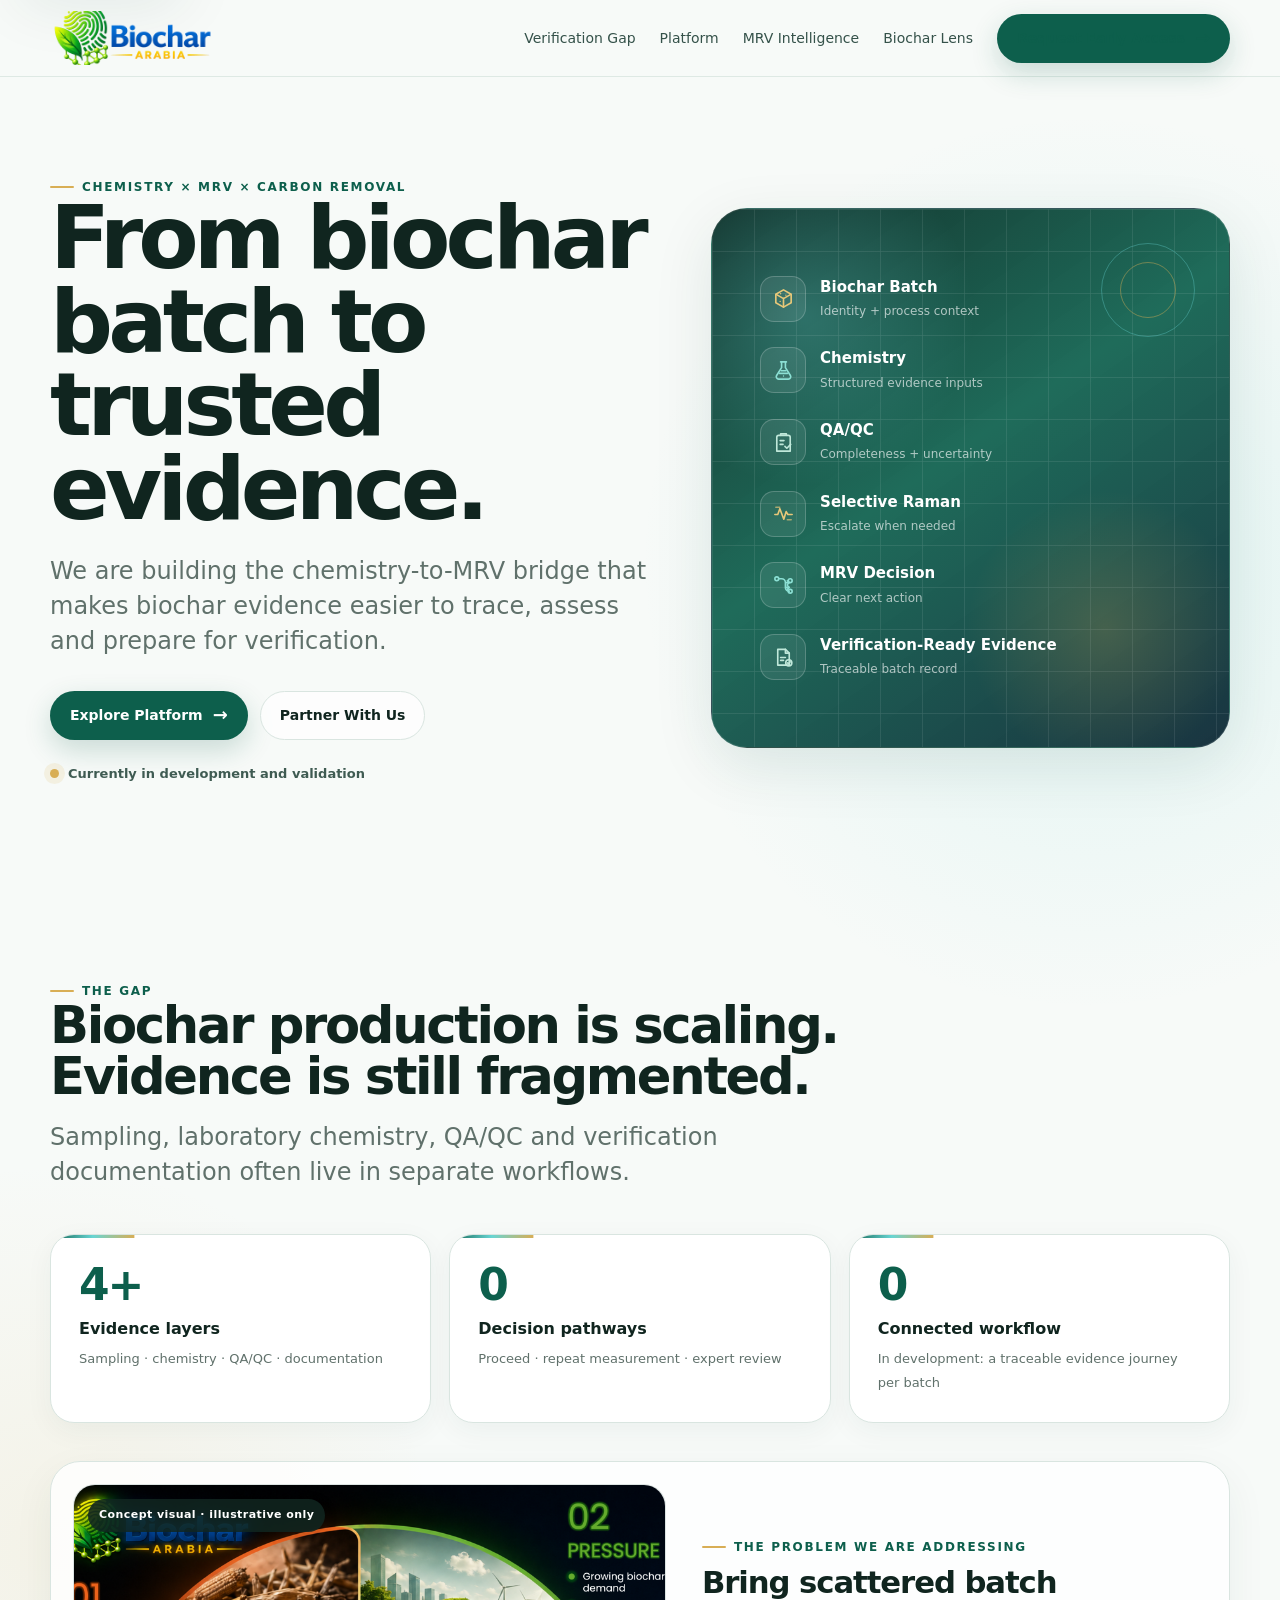
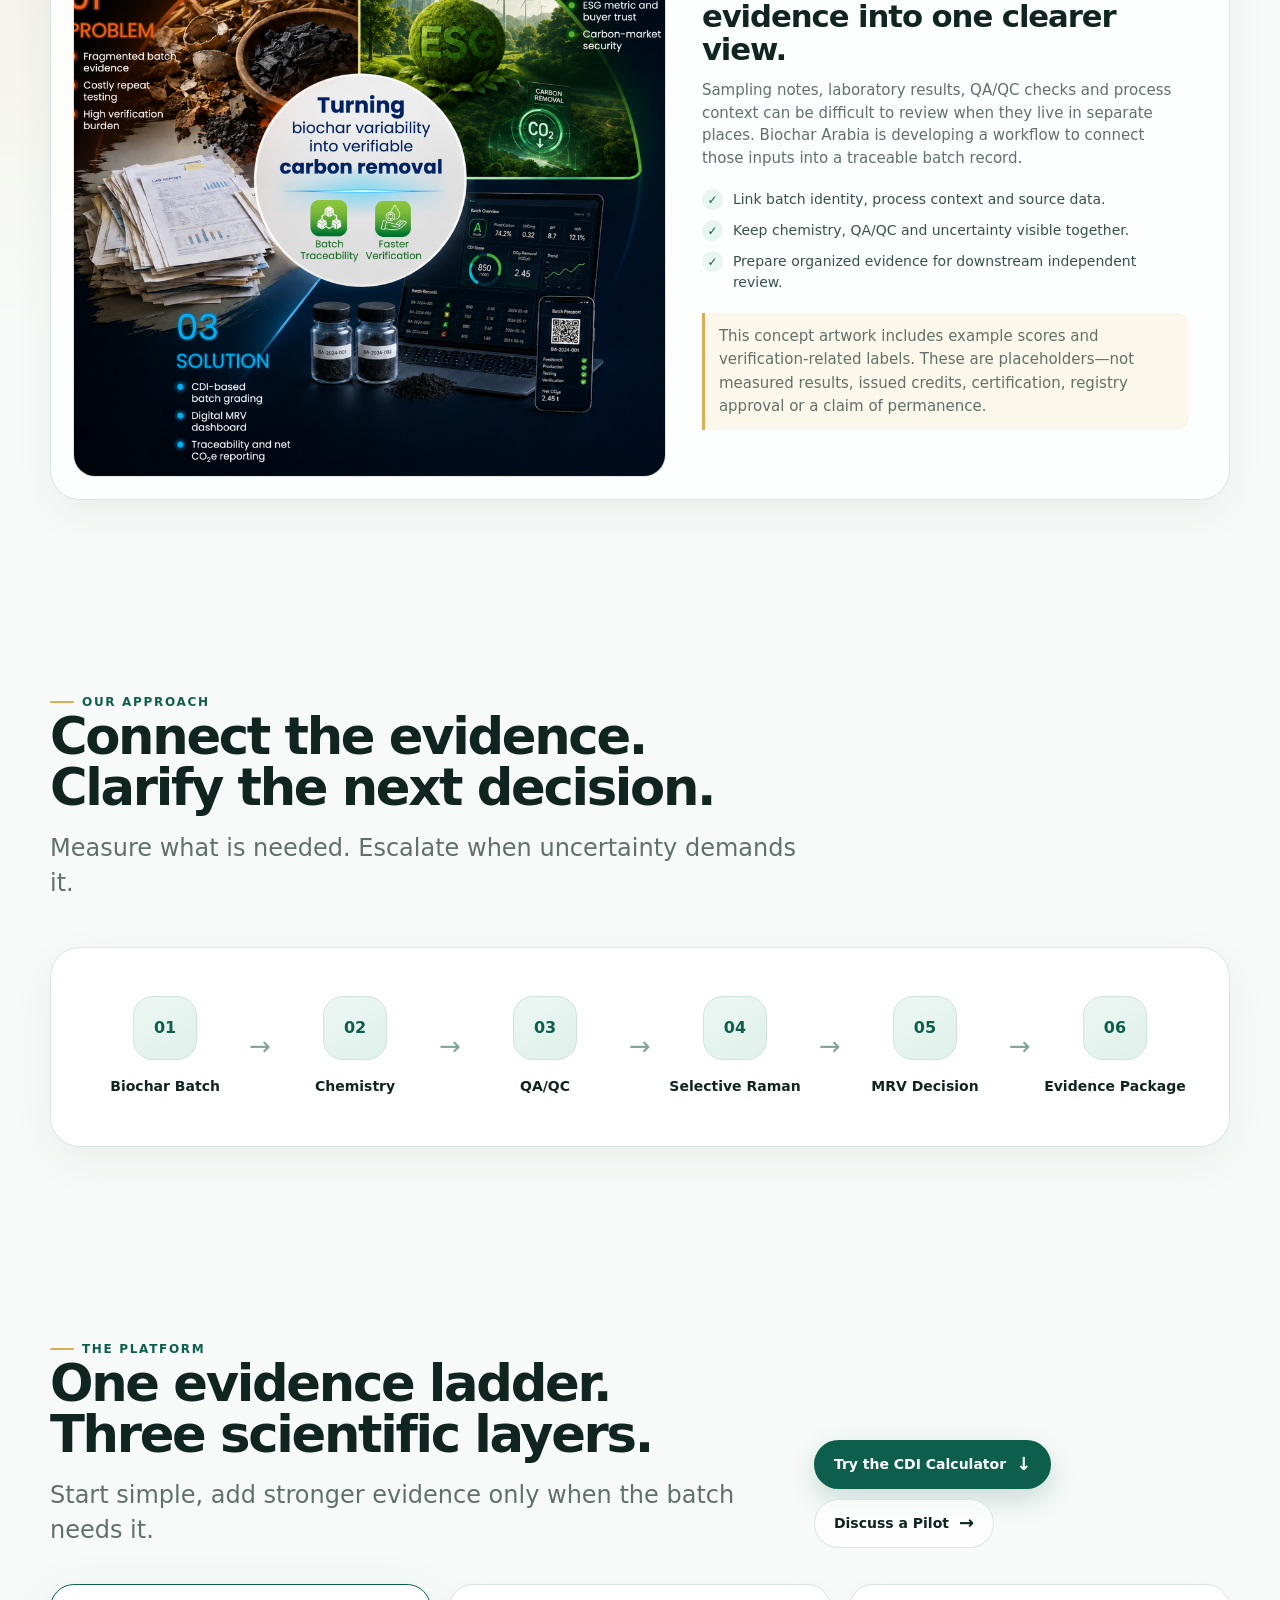
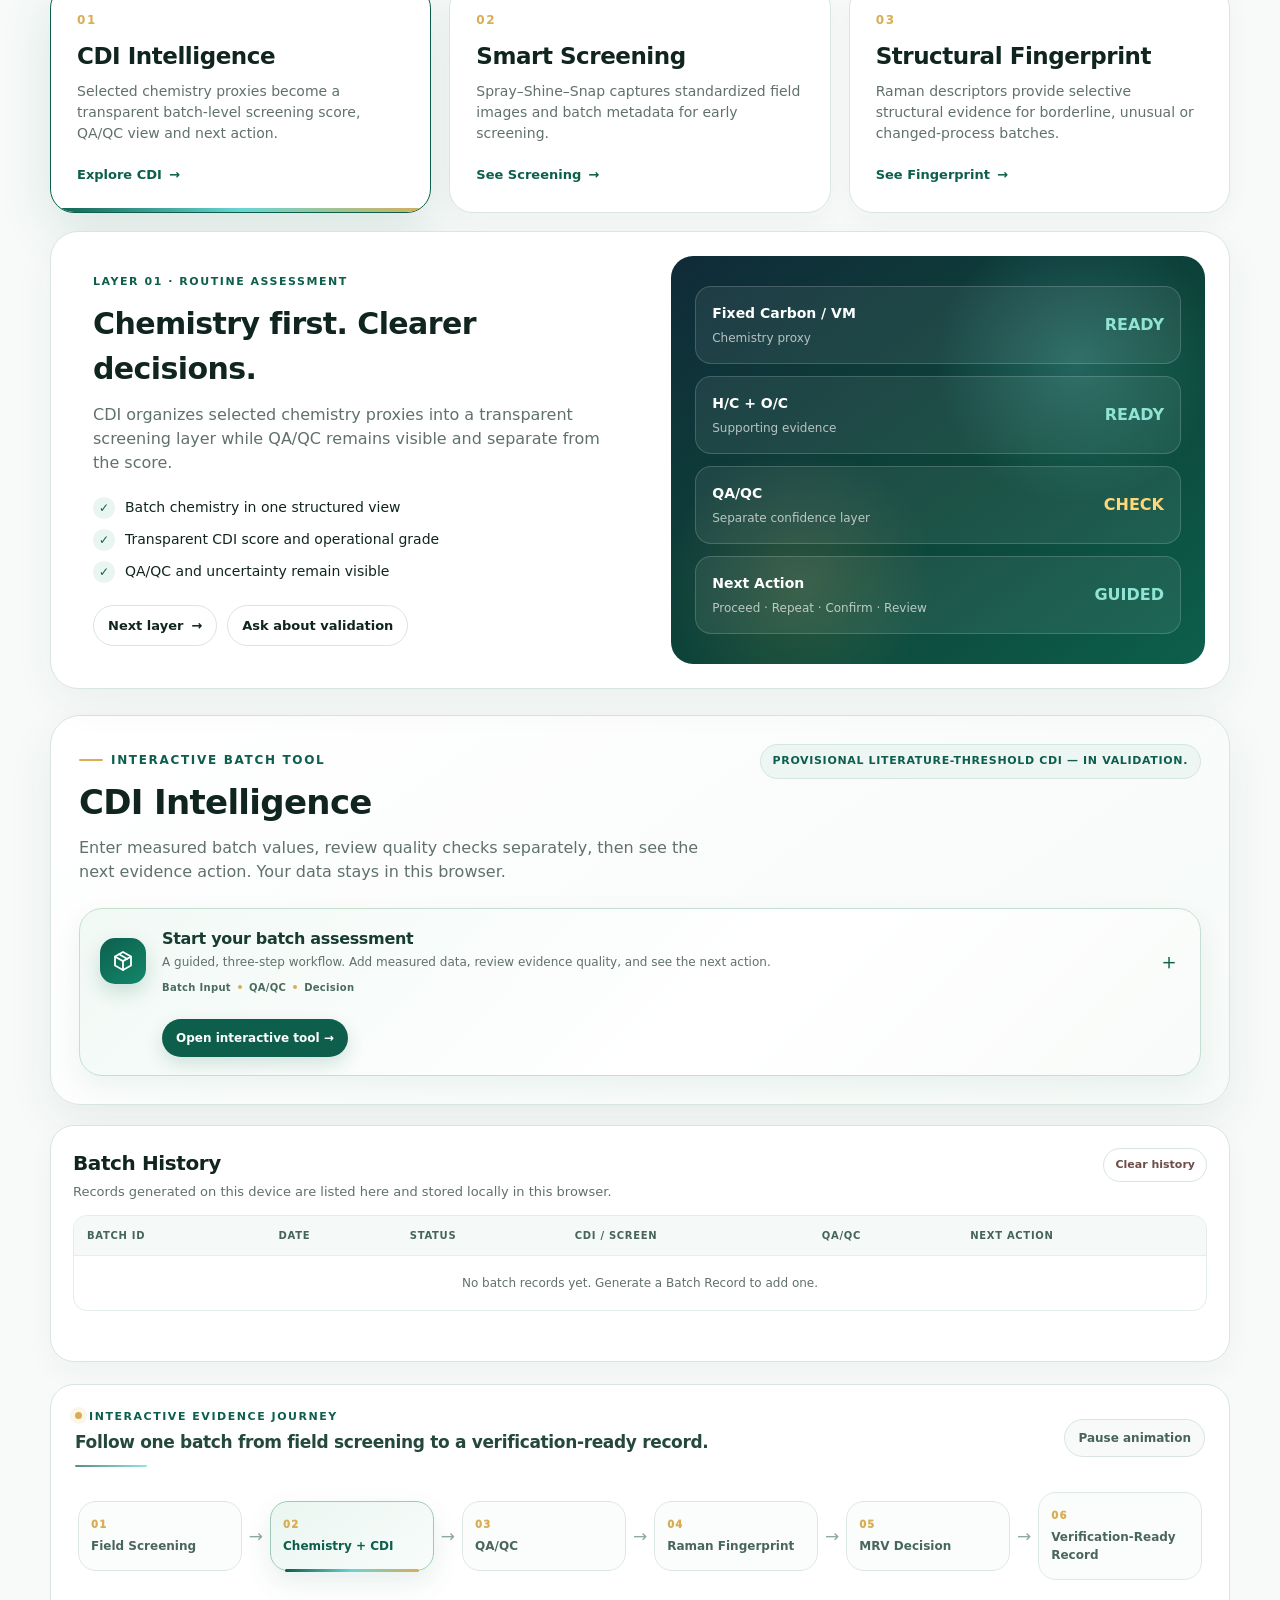
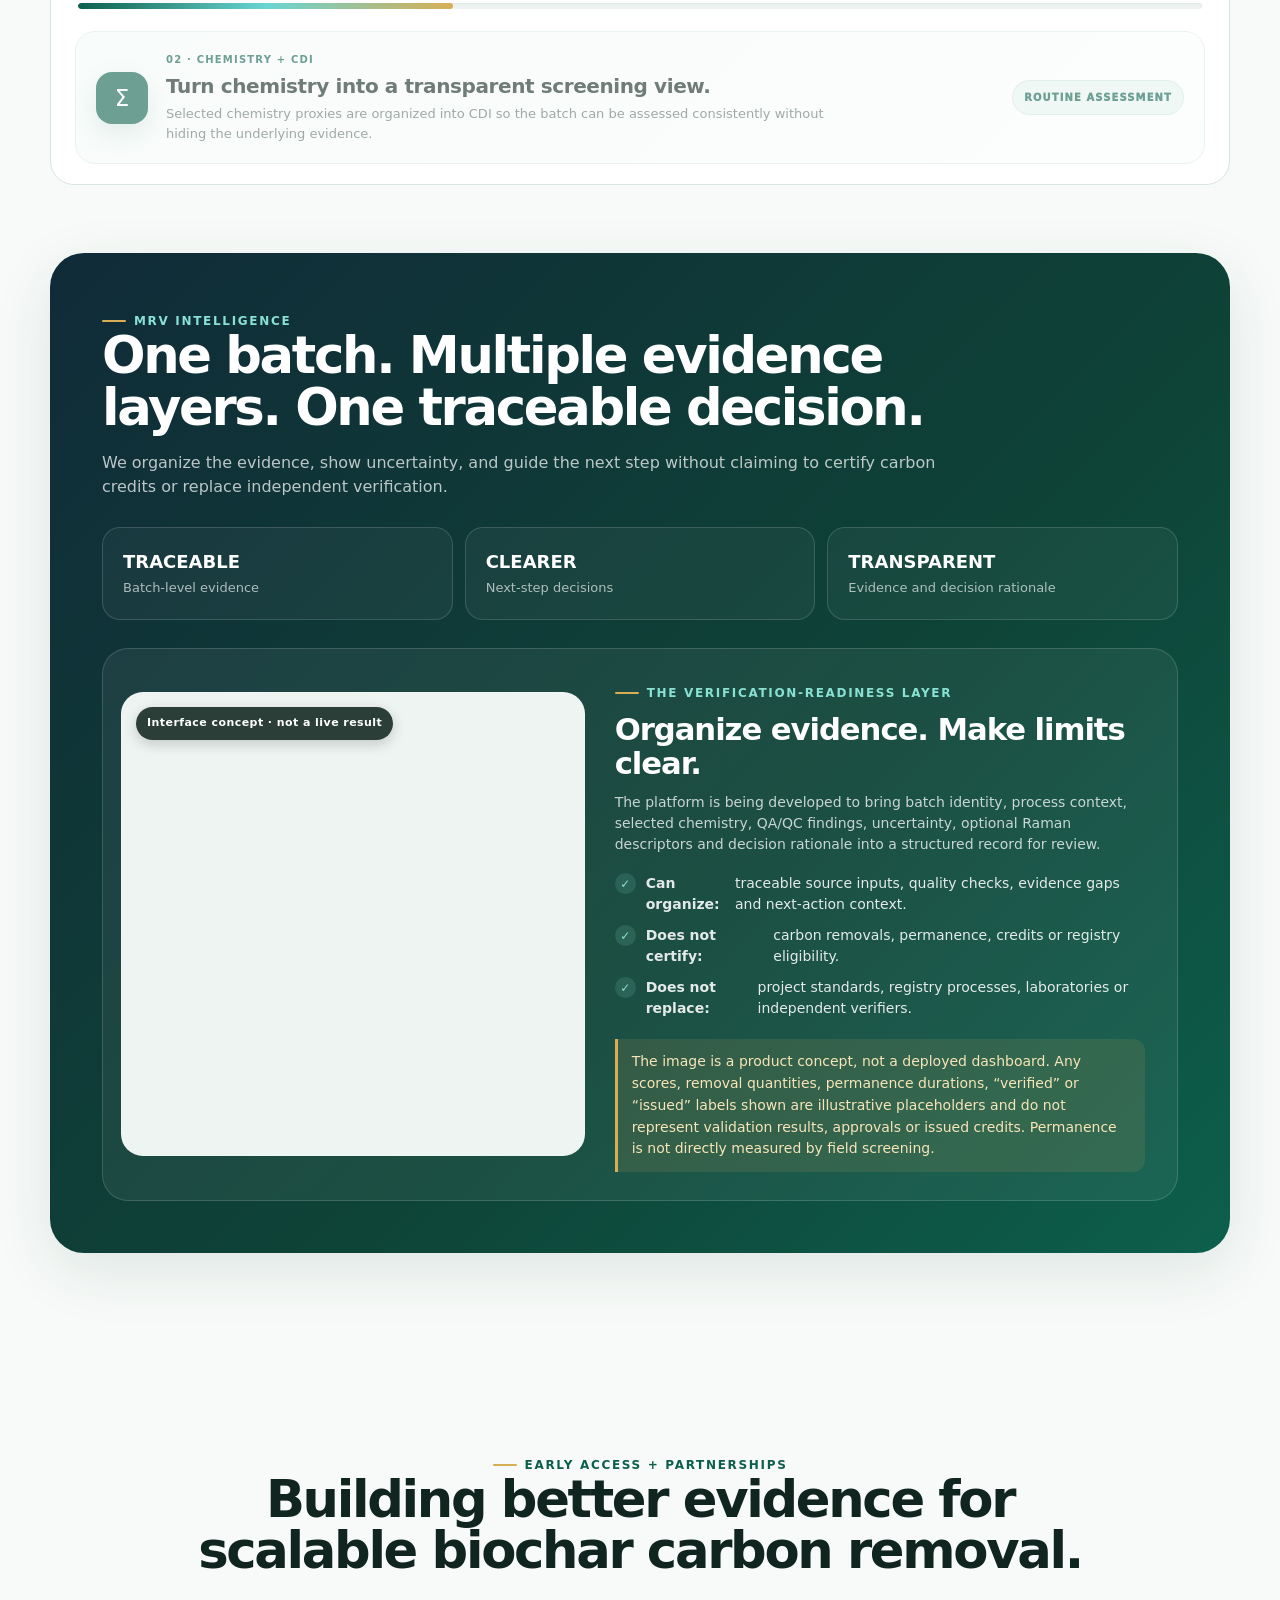
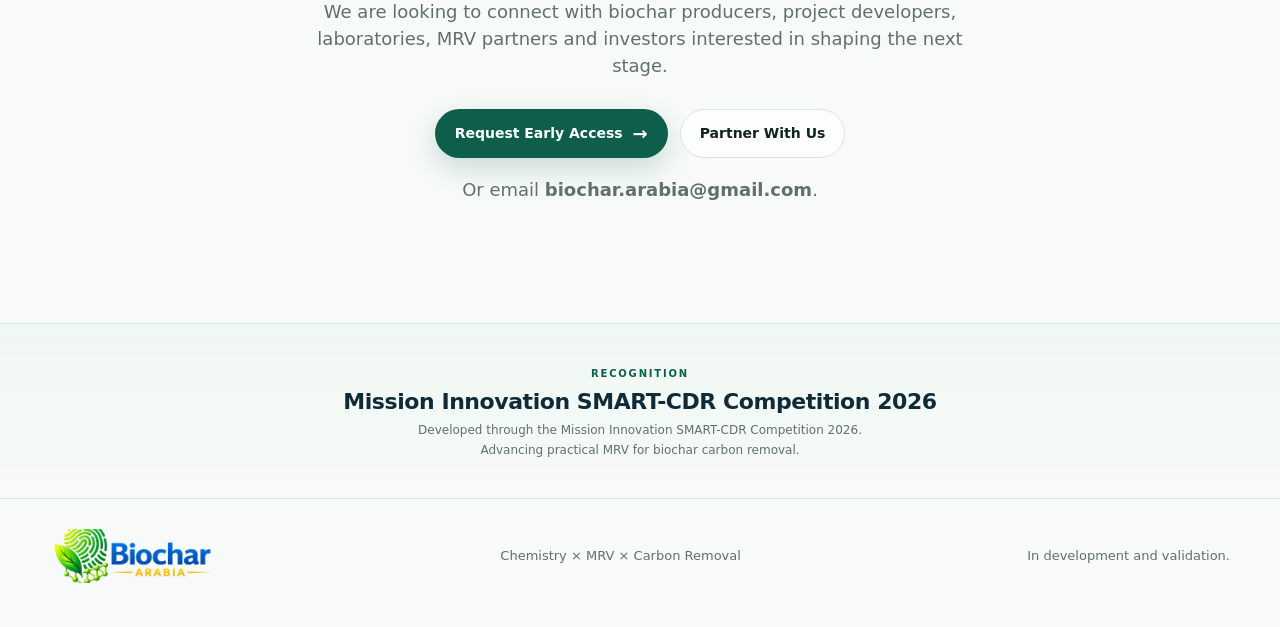
==== commit f29bf5a0: "Biochar-apps" ====
--- a/index.html
+++ b/index.html
@@ -561,6 +561,7 @@
       <a href="#why">Verification Gap</a>
       <a href="#platform">Platform</a>
       <a href="#mrv">MRV Intelligence</a>
+      <a href="biochar-lens.html">Biochar Lens</a>
       <a class="btn btn-primary" href="#contact">Request Early Access <span class="arrow">→</span></a>
     </div>
     <button class="hamburger" type="button" aria-label="Open navigation" aria-controls="primary-navigation" aria-expanded="false">☰</button>
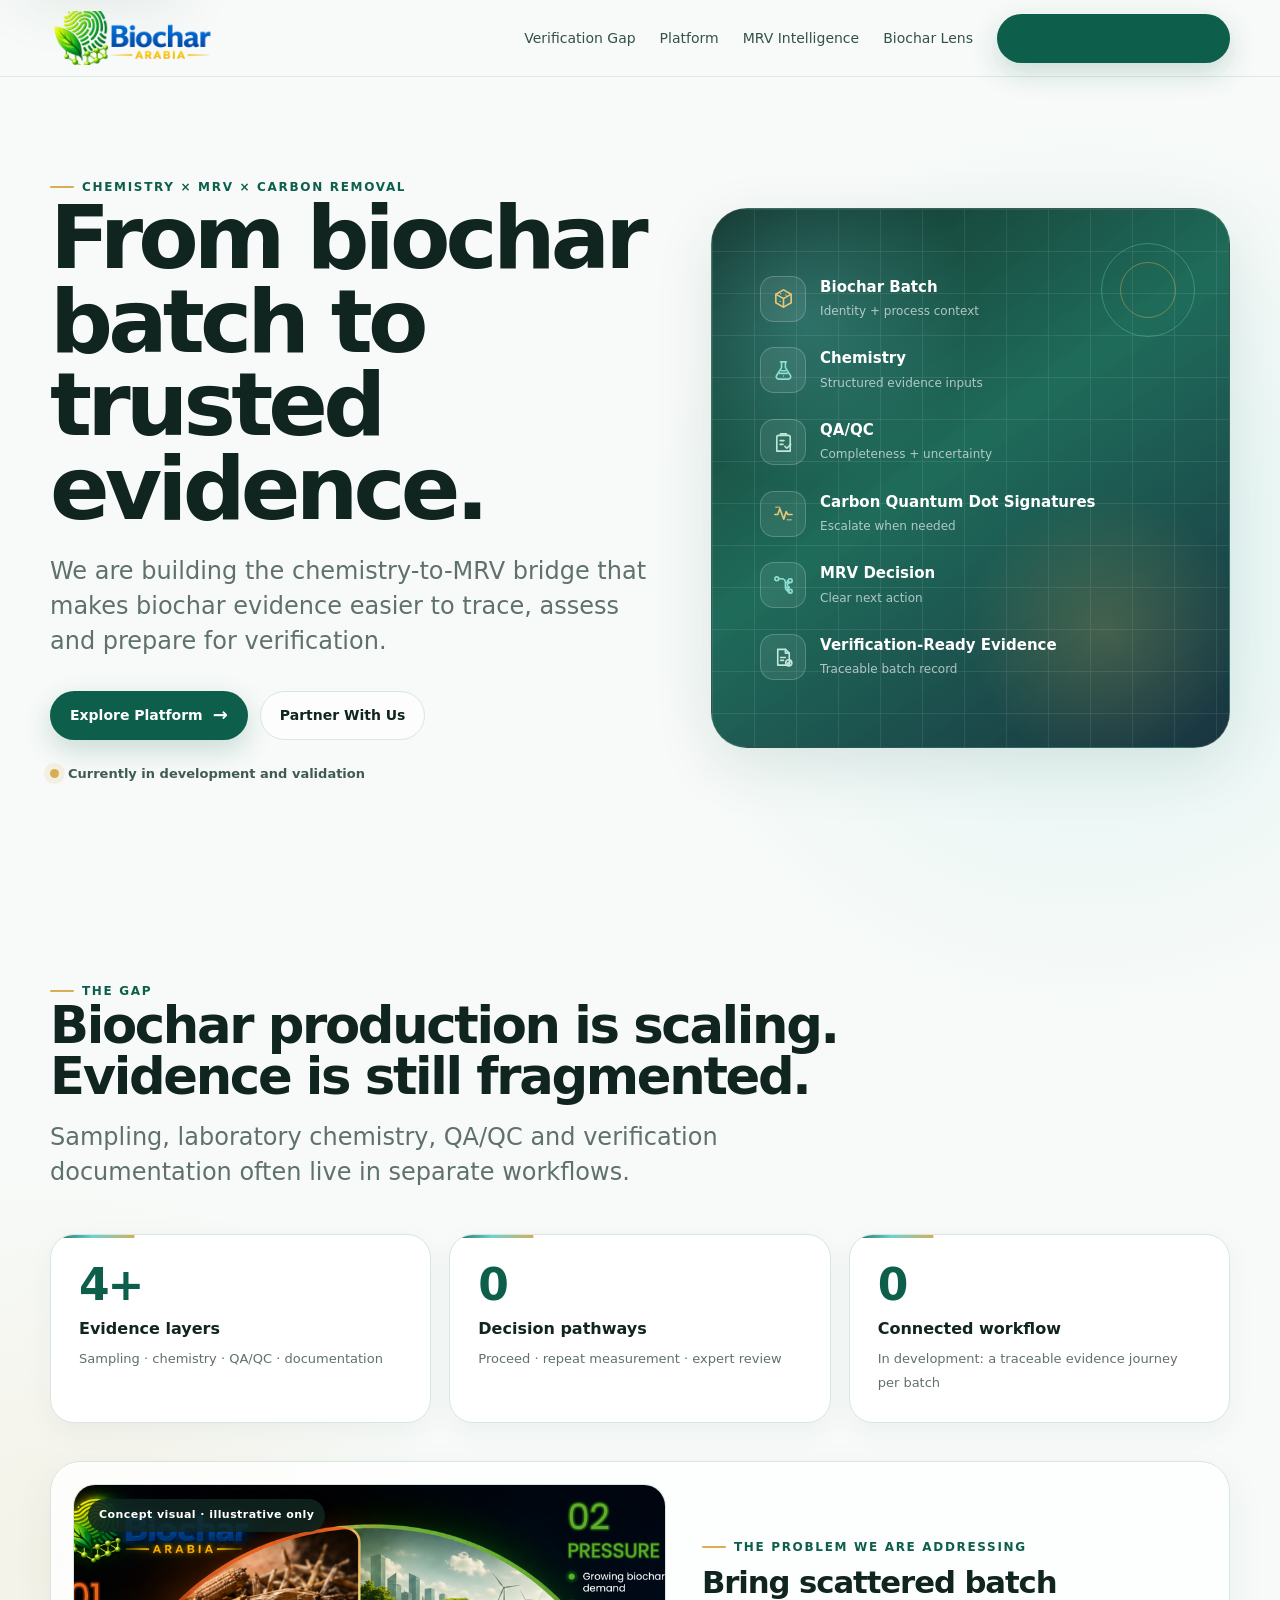
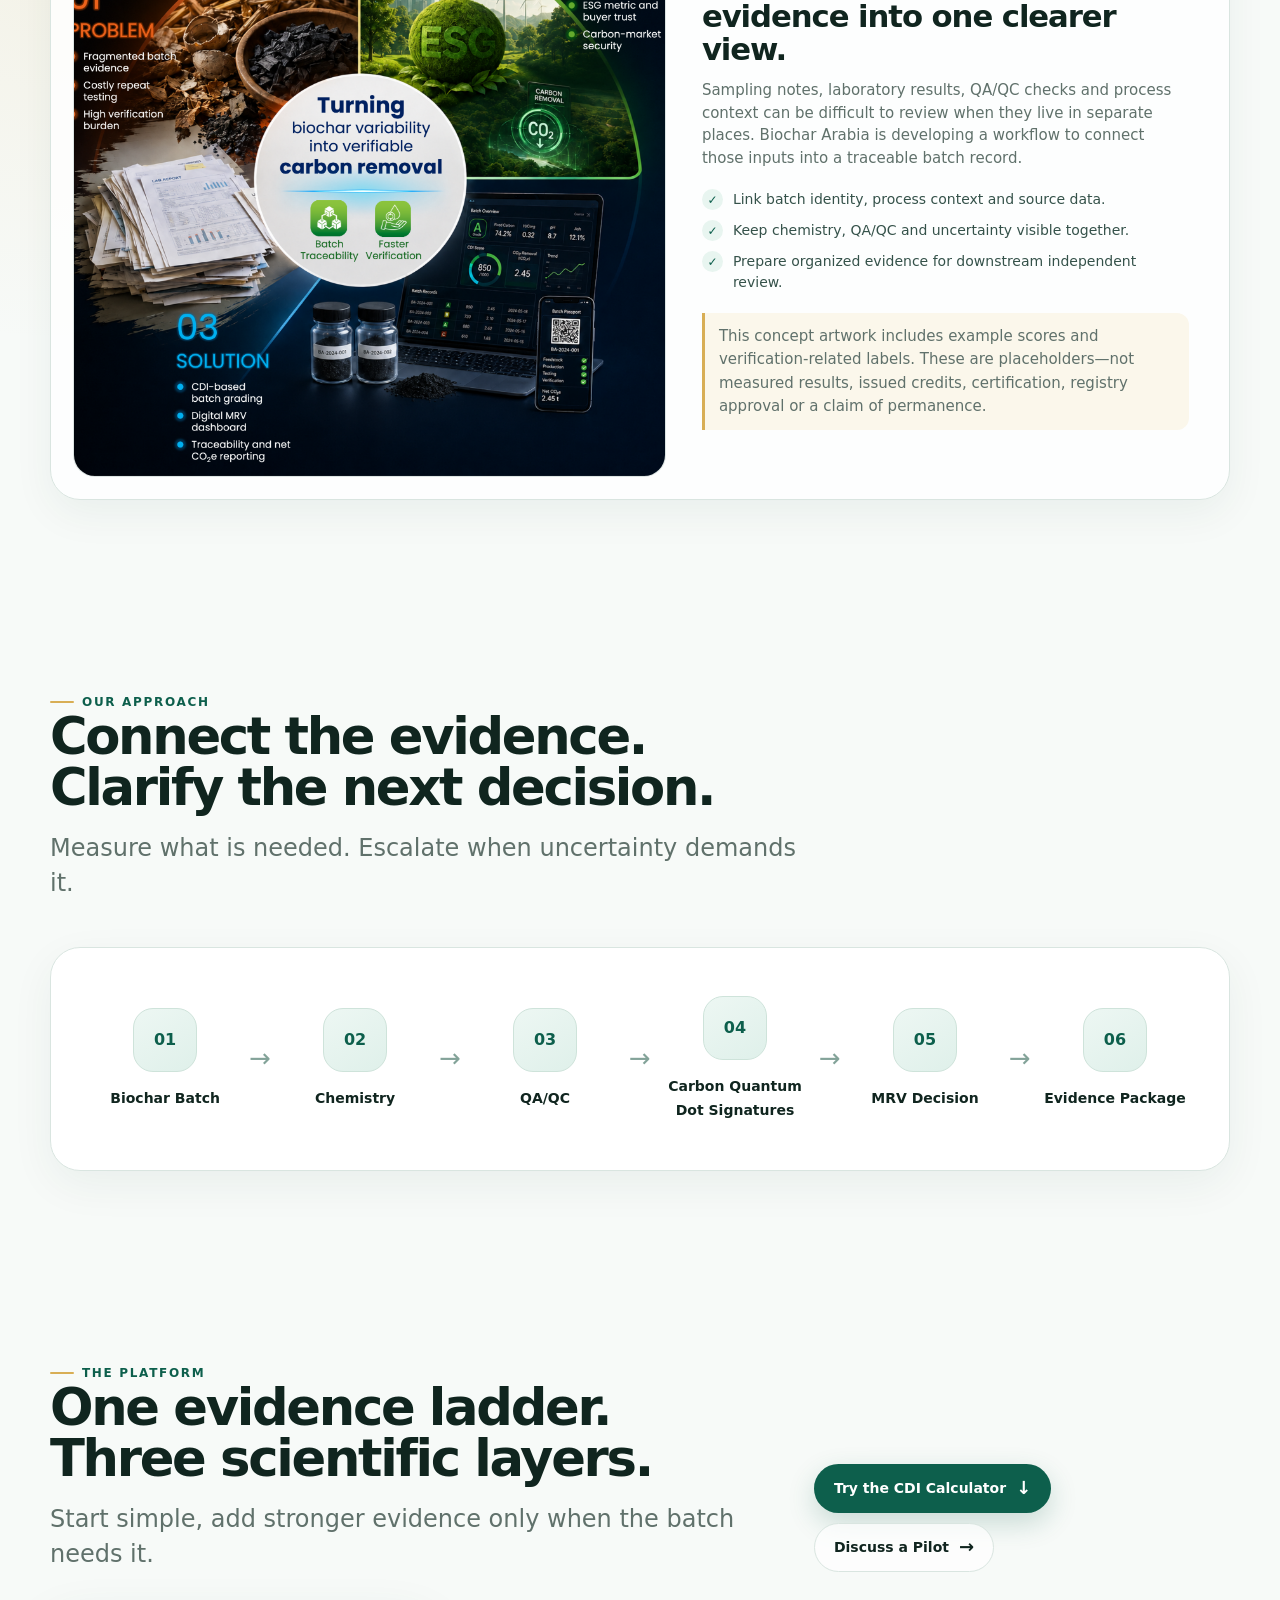
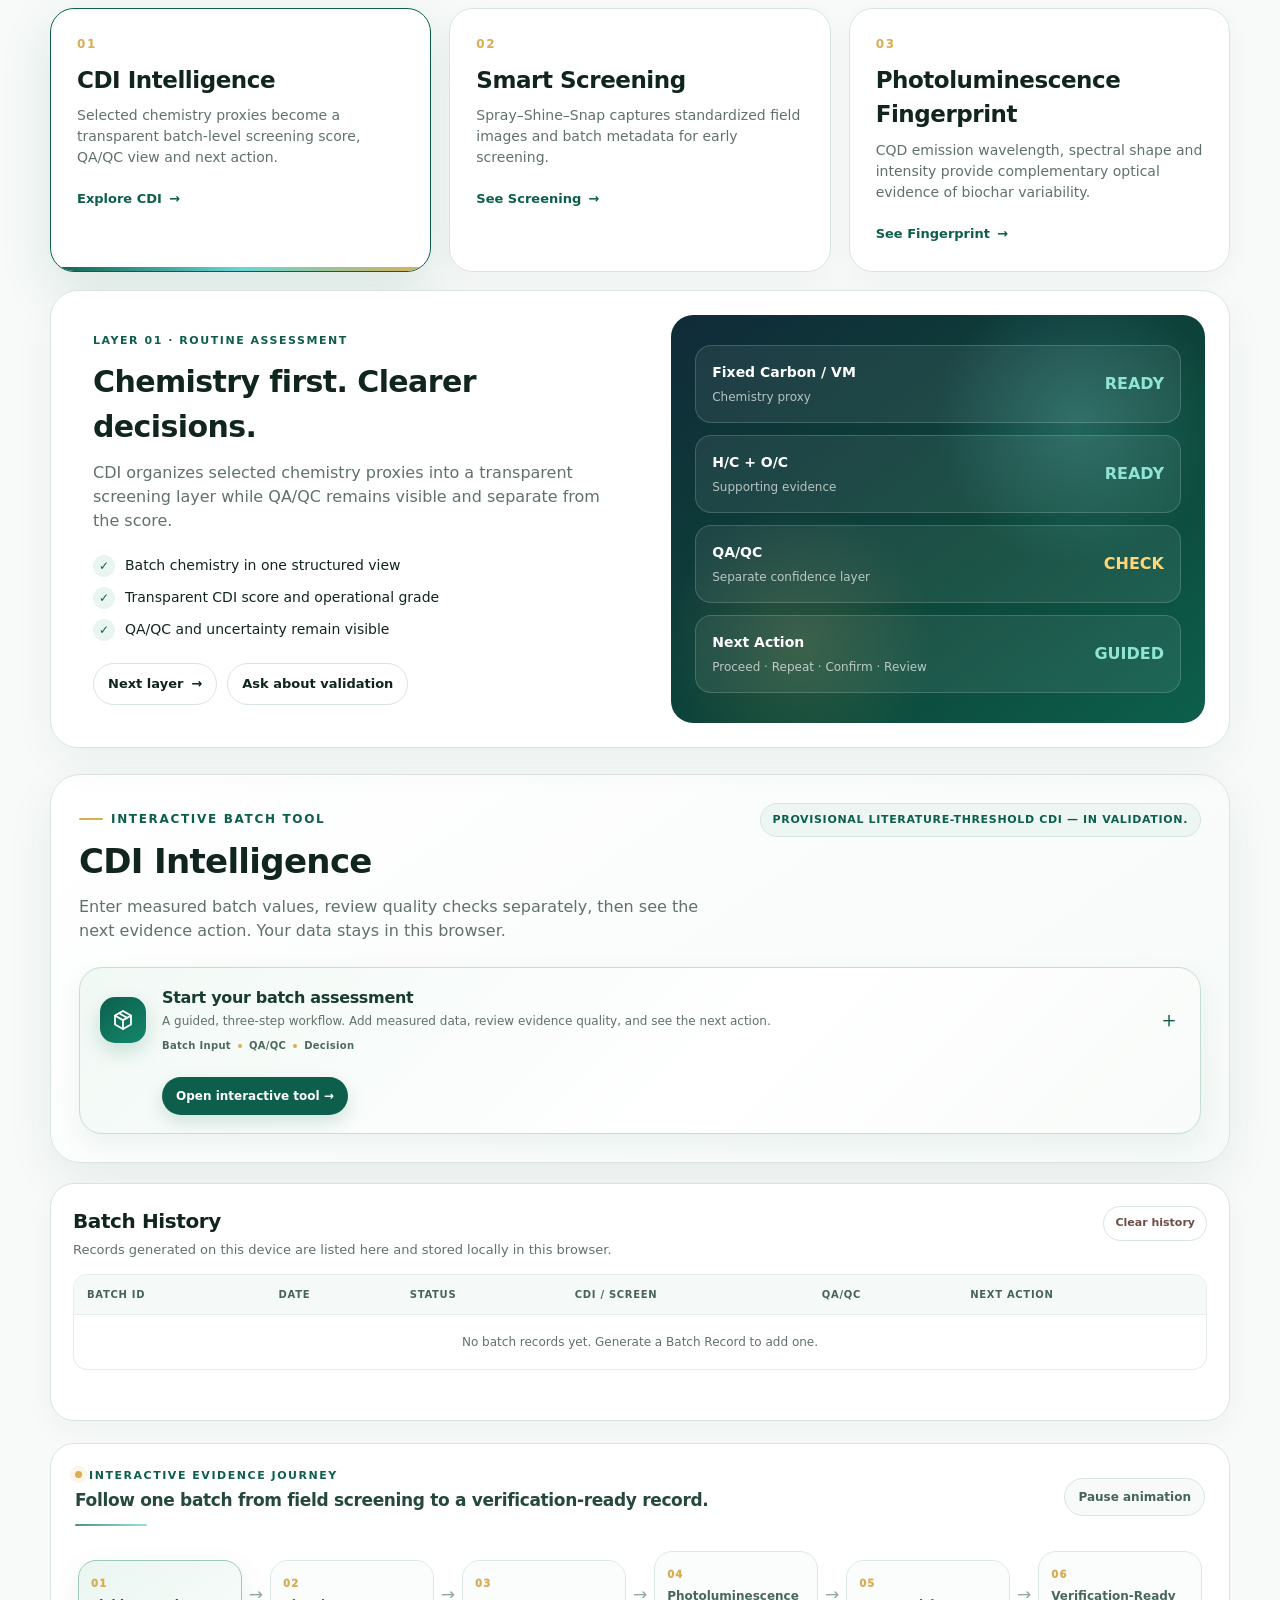
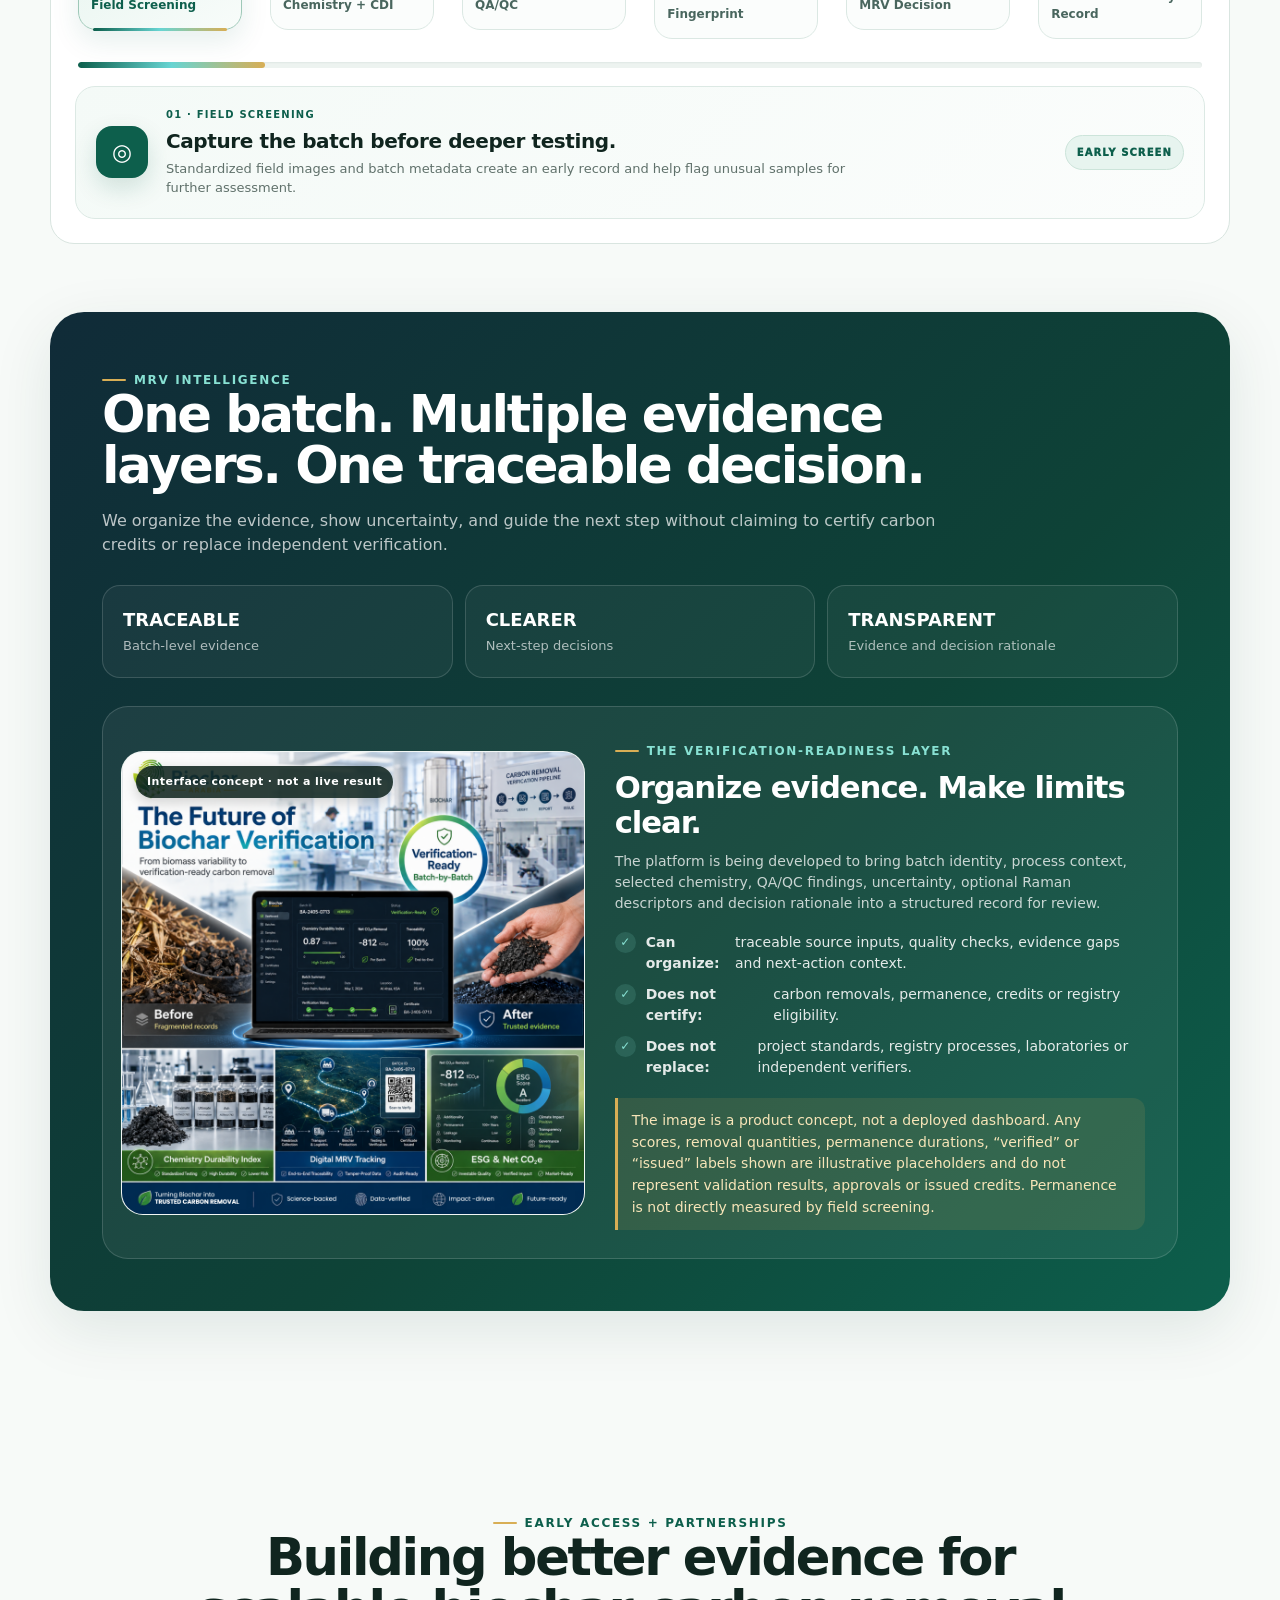
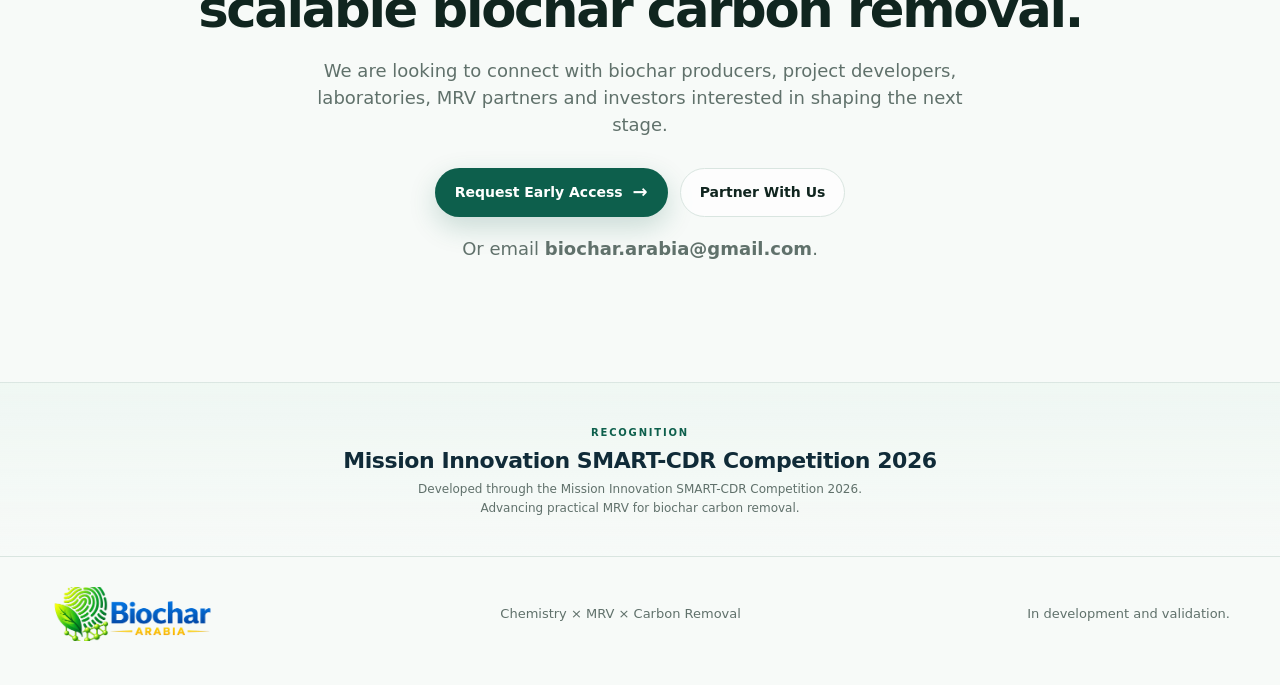
==== commit 26e5a2df: "Raman revision" ====
--- a/index.html
+++ b/index.html
@@ -587,7 +587,7 @@
         <div class="node"><div class="icon"><svg viewBox="0 0 24 24" aria-hidden="true"><path d="m12 3 8 4.5v9L12 21l-8-4.5v-9z"/><path d="m4.4 7.7 7.6 4.4 7.6-4.4M12 12.1V21"/><circle cx="9" cy="7" r=".7" fill="currentColor" stroke="none"/><circle cx="14.5" cy="8.5" r=".7" fill="currentColor" stroke="none"/><circle cx="8.5" cy="15" r=".7" fill="currentColor" stroke="none"/></svg></div><div><strong>Biochar Batch</strong><span>Identity + process context</span></div></div>
         <div class="node"><div class="icon"><svg viewBox="0 0 24 24" aria-hidden="true"><path d="M9 3h6M10 3v6l-5.2 8.2A2.5 2.5 0 0 0 6.9 21h10.2a2.5 2.5 0 0 0 2.1-3.8L14 9V3"/><path d="M7.8 15h8.4M9.5 12.2h5"/><circle cx="12" cy="17.7" r=".7" fill="currentColor" stroke="none"/></svg></div><div><strong>Chemistry</strong><span>Structured evidence inputs</span></div></div>
         <div class="node"><div class="icon"><svg viewBox="0 0 24 24" aria-hidden="true"><path d="M7 4.5h10a2 2 0 0 1 2 2V21H5V6.5a2 2 0 0 1 2-2Z"/><path d="M9 4.5V3h6v1.5M8.5 10h4M8.5 14h3"/><path d="m13.5 16 2 2 4-4"/></svg></div><div><strong>QA/QC</strong><span>Completeness + uncertainty</span></div></div>
-        <div class="node"><div class="icon"><svg viewBox="0 0 24 24" aria-hidden="true"><path d="M3 13h3l2.2-6 4.1 11 2.5-8 1.8 3H21"/><path d="M4 5.5h4M16 18.5h4" opacity=".65"/></svg></div><div><strong>Selective Raman</strong><span>Escalate when needed</span></div></div>
+        <div class="node"><div class="icon"><svg viewBox="0 0 24 24" aria-hidden="true"><path d="M3 13h3l2.2-6 4.1 11 2.5-8 1.8 3H21"/><path d="M4 5.5h4M16 18.5h4" opacity=".65"/></svg></div><div><strong>Carbon Quantum Dot Signatures</strong><span>Escalate when needed</span></div></div>
         <div class="node"><div class="icon"><svg viewBox="0 0 24 24" aria-hidden="true"><circle cx="5" cy="5" r="2"/><circle cx="19" cy="7" r="2"/><circle cx="19" cy="18" r="2"/><path d="M7 5h3a4 4 0 0 1 4 4v5a4 4 0 0 0 4 4M14 9h3M14 14h3"/><path d="m16 7 2 2-2 2M16 12l2 2-2 2"/></svg></div><div><strong>MRV Decision</strong><span>Clear next action</span></div></div>
         <div class="node"><div class="icon"><svg viewBox="0 0 24 24" aria-hidden="true"><path d="M6 3.5h8l4 4V20H6z"/><path d="M14 3.5v4h4M9 12h5M9 15h3"/><circle cx="17.5" cy="17.5" r="3.2"/><path d="m16 17.5 1 1 2-2"/></svg></div><div><strong>Verification-Ready Evidence</strong><span>Traceable batch record</span></div></div>
       </div>
@@ -635,7 +635,7 @@
         <div class="flow-item"><div class="dot">01</div><strong>Biochar Batch</strong></div><div class="flow-arrow">→</div>
         <div class="flow-item"><div class="dot">02</div><strong>Chemistry</strong></div><div class="flow-arrow">→</div>
         <div class="flow-item"><div class="dot">03</div><strong>QA/QC</strong></div><div class="flow-arrow">→</div>
-        <div class="flow-item"><div class="dot">04</div><strong>Selective Raman</strong></div><div class="flow-arrow">→</div>
+        <div class="flow-item"><div class="dot">04</div><strong>Carbon Quantum Dot Signatures</strong></div><div class="flow-arrow">→</div>
         <div class="flow-item"><div class="dot">05</div><strong>MRV Decision</strong></div><div class="flow-arrow">→</div>
         <div class="flow-item"><div class="dot">06</div><strong>Evidence Package</strong></div>
       </div>
@@ -674,8 +674,8 @@
 
       <article class="science-card" tabindex="0" role="button" aria-pressed="false" data-layer="raman">
         <div class="index">03</div>
-        <h3>Structural Fingerprint</h3>
-        <p>Raman descriptors provide selective structural evidence for borderline, unusual or changed-process batches.</p>
+        <h3>Photoluminescence Fingerprint</h3>
+        <p>CQD emission wavelength, spectral shape and intensity provide complementary optical evidence of biochar variability.</p>
         <div class="card-action">See Fingerprint <span>→</span></div>
       </article>
     </div>
@@ -784,7 +784,7 @@
               <div class="decision-customer-field"><span>Why</span><p id="decisionReason">Enter measured values to see what drives the result.</p></div>
               <div class="decision-customer-field"><span>Recommended next action</span><strong id="decisionAction">Enter measured values</strong><p id="decisionActionDetail">No final score is shown until required evidence is available.</p></div>
             </div>
-            <button class="raman-trigger" id="openRamanAssessment" type="button">Open Raman Fingerprint Assessment</button>
+            <button class="raman-trigger" id="openRamanAssessment" type="button">Open Photoluminescence Fingerprint Assessment</button>
           </div>
         </div>
         <div class="calc-details">
@@ -804,7 +804,7 @@
       </div>
 
       <details class="raman-panel" id="ramanAssessment" aria-labelledby="ramanAssessmentTitle">
-        <summary id="ramanAssessmentTitle">Raman Fingerprint · selective structural evidence</summary>
+        <summary id="ramanAssessmentTitle">Photoluminescence Fingerprint · selective structural evidence</summary>
         <div class="raman-panel-body">
           <div class="raman-meta"><span class="raman-chip" id="ramanLinkedBatch">Batch: not linked</span><span class="raman-chip" id="ramanTriggerReason">Trigger: add batch measurements to assess</span><span class="raman-chip">Selective assessment · in validation</span></div>
           <p class="small">Enter a measured primary ID/IG and any replicate ID/IG readings. D/G positions and widths are optional contextual descriptors; they do not directly prove permanence.</p>
@@ -918,7 +918,7 @@
         </button>
         <span class="journey-arrow">→</span>
         <button class="journey-step" id="journey-step-raman" type="button" aria-pressed="false" data-step="raman">
-          <span class="journey-number">04</span><span>Raman Fingerprint</span>
+          <span class="journey-number">04</span><span>Photoluminescence Fingerprint</span>
         </button>
         <span class="journey-arrow">→</span>
         <button class="journey-step" id="journey-step-decision" type="button" aria-pressed="false" data-step="decision">
@@ -1071,13 +1071,13 @@
     next:'raman'
   },
   raman:{
-    label:'Layer 03 · Selective confidence',
-    title:'Use structural evidence when uncertainty demands it.',
-    text:'Raman is a selective confidence layer for borderline, unusual or changed-process batches rather than a universal permanence test.',
-    points:['D/G bands and structural descriptors','Compare current batch with relevant references','Trigger only when stronger evidence is justified'],
+    label:'Layer 03 · Optical fingerprint',
+    title:'Make hidden biochar variability visible.',
+    text:'Biochar-derived CQDs exhibit feedstock-dependent photoluminescence signatures. These optical differences provide a complementary screening fingerprint for comparing batches and identifying unusual material behavior.',
+    points:['Distinct emission wavelength and spectral profiles','Compare current samples with relevant reference signatures','Flag unusual optical behavior for further investigation'],
     signals:[
-      ['D + G Bands','Structural descriptors','READ','ok'],
-      ['ID/IG + Band Shape','Contextual fingerprint','COMPARE','ok'],
+      ['Emission Spectrum','λmax + spectral shape','READ','ok'],
+      ['CQD Signature','Intensity + wavelength shift','COMPARE','ok'],
       ['Batch Comparison','Reference consistency','CHECK','warn'],
       ['MRV Action','Confirm · Repeat · Review','GUIDED','ok']
     ],
@@ -1124,7 +1124,7 @@
   screen:{icon:'◎',label:'01 · Field Screening',title:'Capture the batch before deeper testing.',text:'Standardized field images and batch metadata create an early record and help flag unusual samples for further assessment.',status:'EARLY SCREEN',layer:'screen'},
   chemistry:{icon:'Σ',label:'02 · Chemistry + CDI',title:'Turn chemistry into a transparent screening view.',text:'Selected chemistry proxies are organized into CDI so the batch can be assessed consistently without hiding the underlying evidence.',status:'ROUTINE ASSESSMENT',layer:'cdi'},
   qaqc:{icon:'✓',label:'03 · QA/QC',title:'Keep data quality visible.',text:'Completeness, repeatability and uncertainty are checked separately so a strong score cannot mask weak or inconsistent evidence.',status:'QUALITY CHECK',layer:'cdi'},
-  raman:{icon:'≈',label:'04 · Raman Fingerprint',title:'Add structural evidence selectively.',text:'Raman descriptors provide a structural fingerprint when a batch is borderline, unusual, changed-process, or needs stronger traceability.',status:'CONFIDENCE LAYER',layer:'raman'},
+  raman:{icon:'≈',label:'04 · Photoluminescence Fingerprint',title:'Add structural evidence selectively.',text:'Raman descriptors provide a structural fingerprint when a batch is borderline, unusual, changed-process, or needs stronger traceability.',status:'CONFIDENCE LAYER',layer:'raman'},
   decision:{icon:'↳',label:'05 · MRV Decision',title:'Translate evidence into the next action.',text:'The combined evidence supports a clear pathway such as proceed, repeat measurement, request confirmation, or expert review.',status:'DECISION SUPPORT',layer:null},
   record:{icon:'◇',label:'06 · Verification-Ready Record',title:'Compile one traceable batch record.',text:'Batch identity, chemistry, QA/QC, structural evidence and decision rationale are organized for downstream independent review.',status:'READY FOR REVIEW',layer:null}
 };
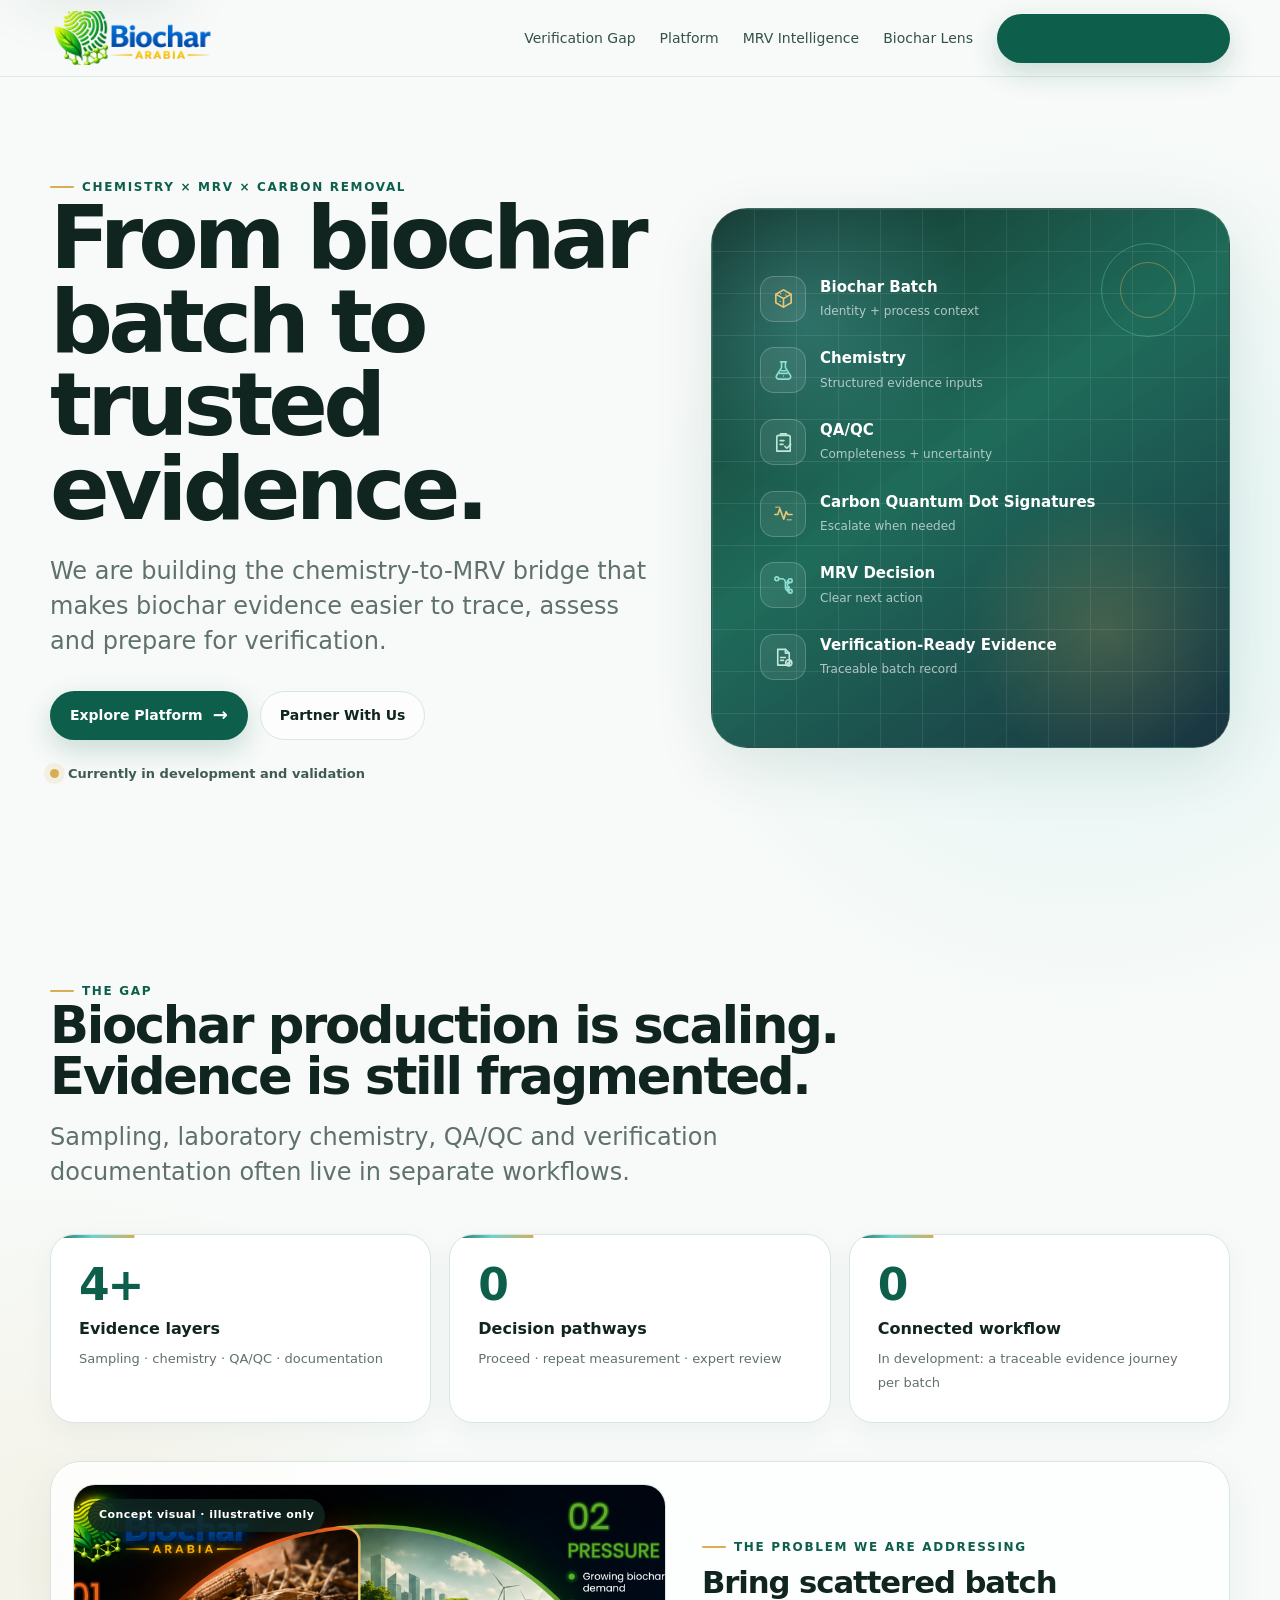
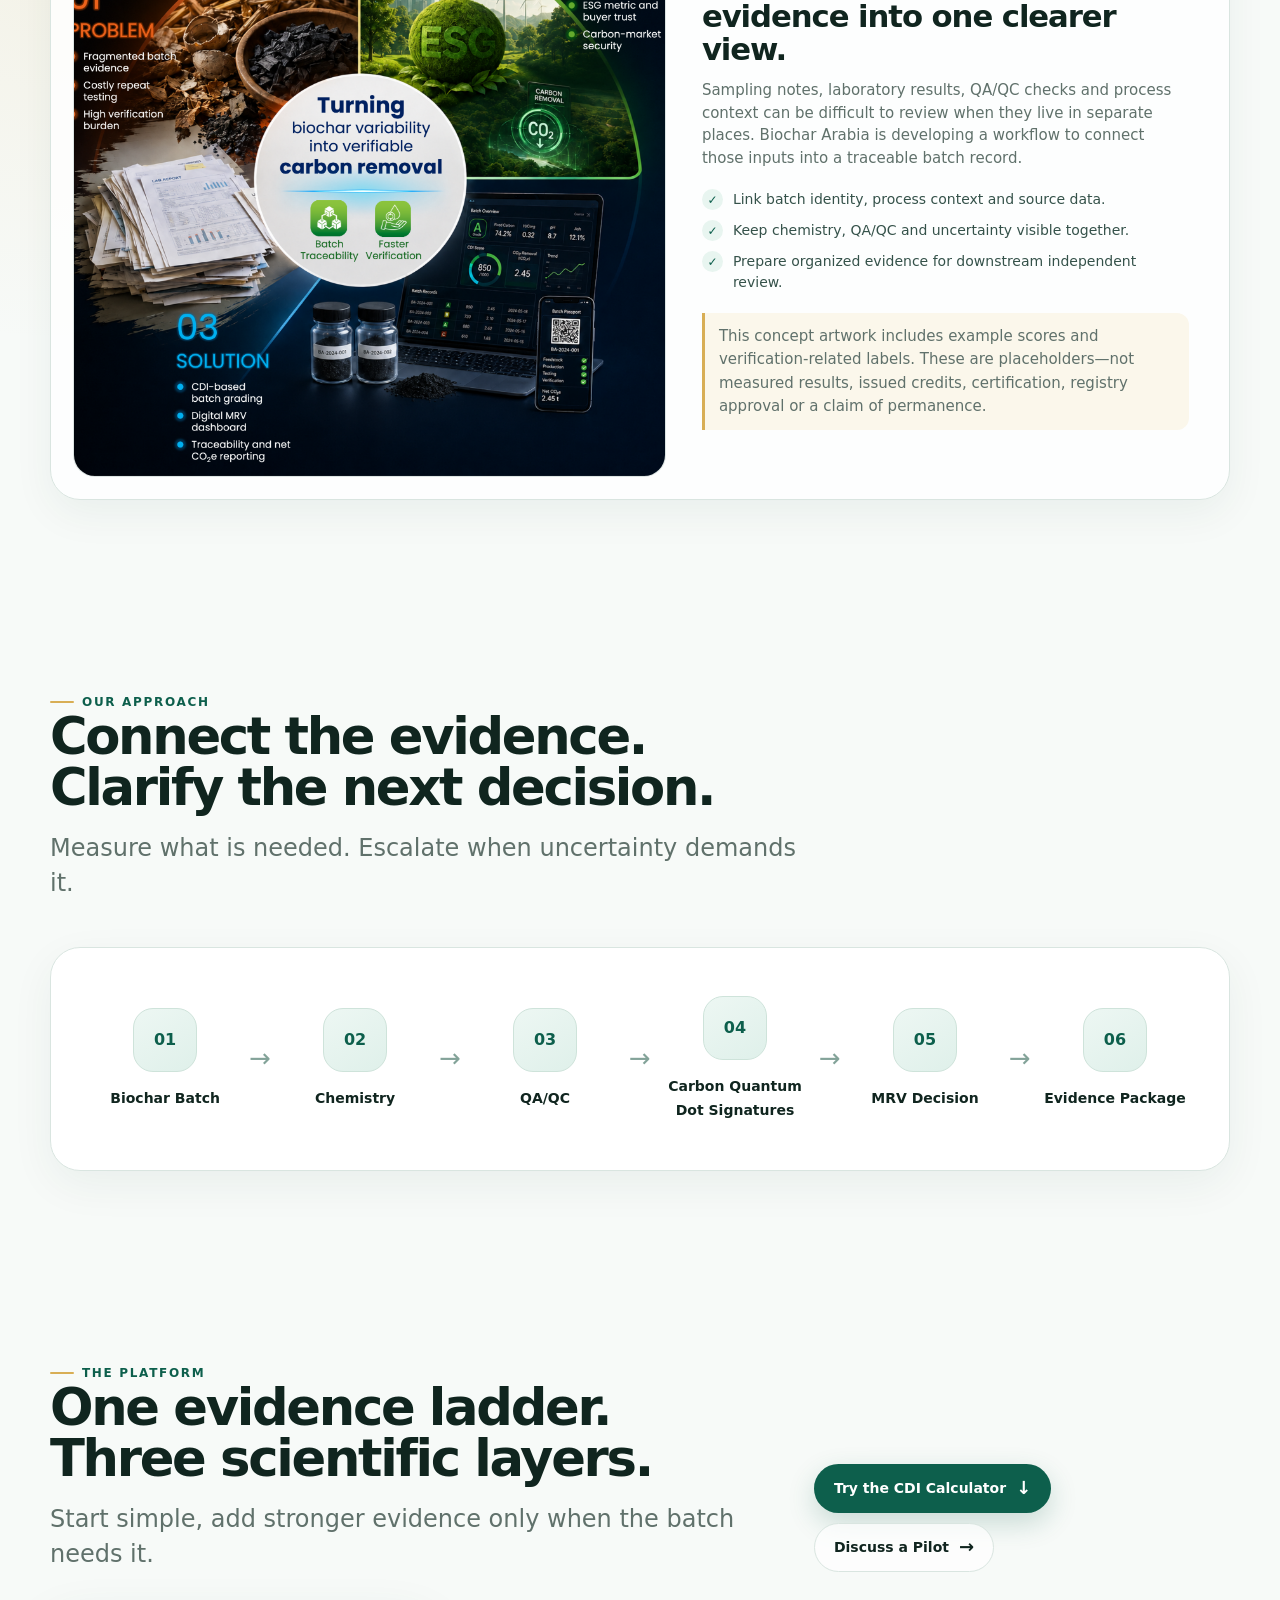
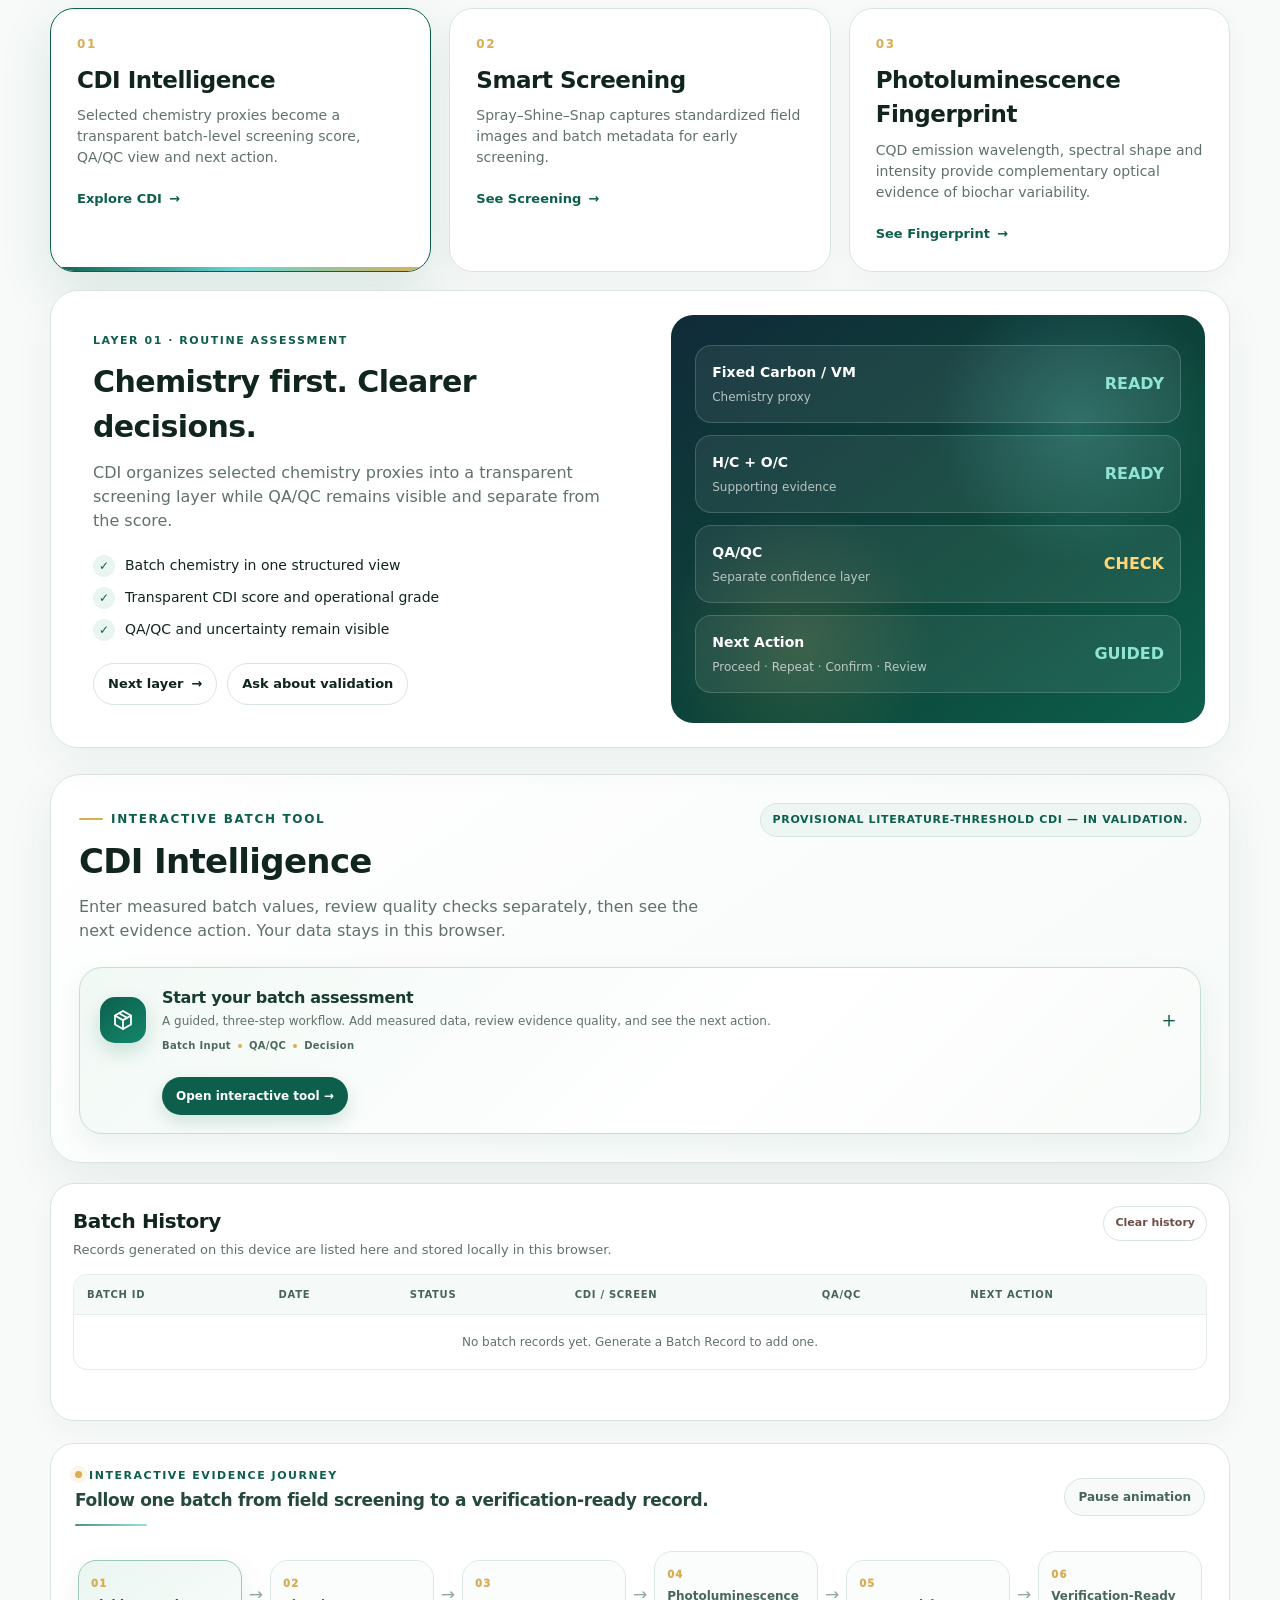
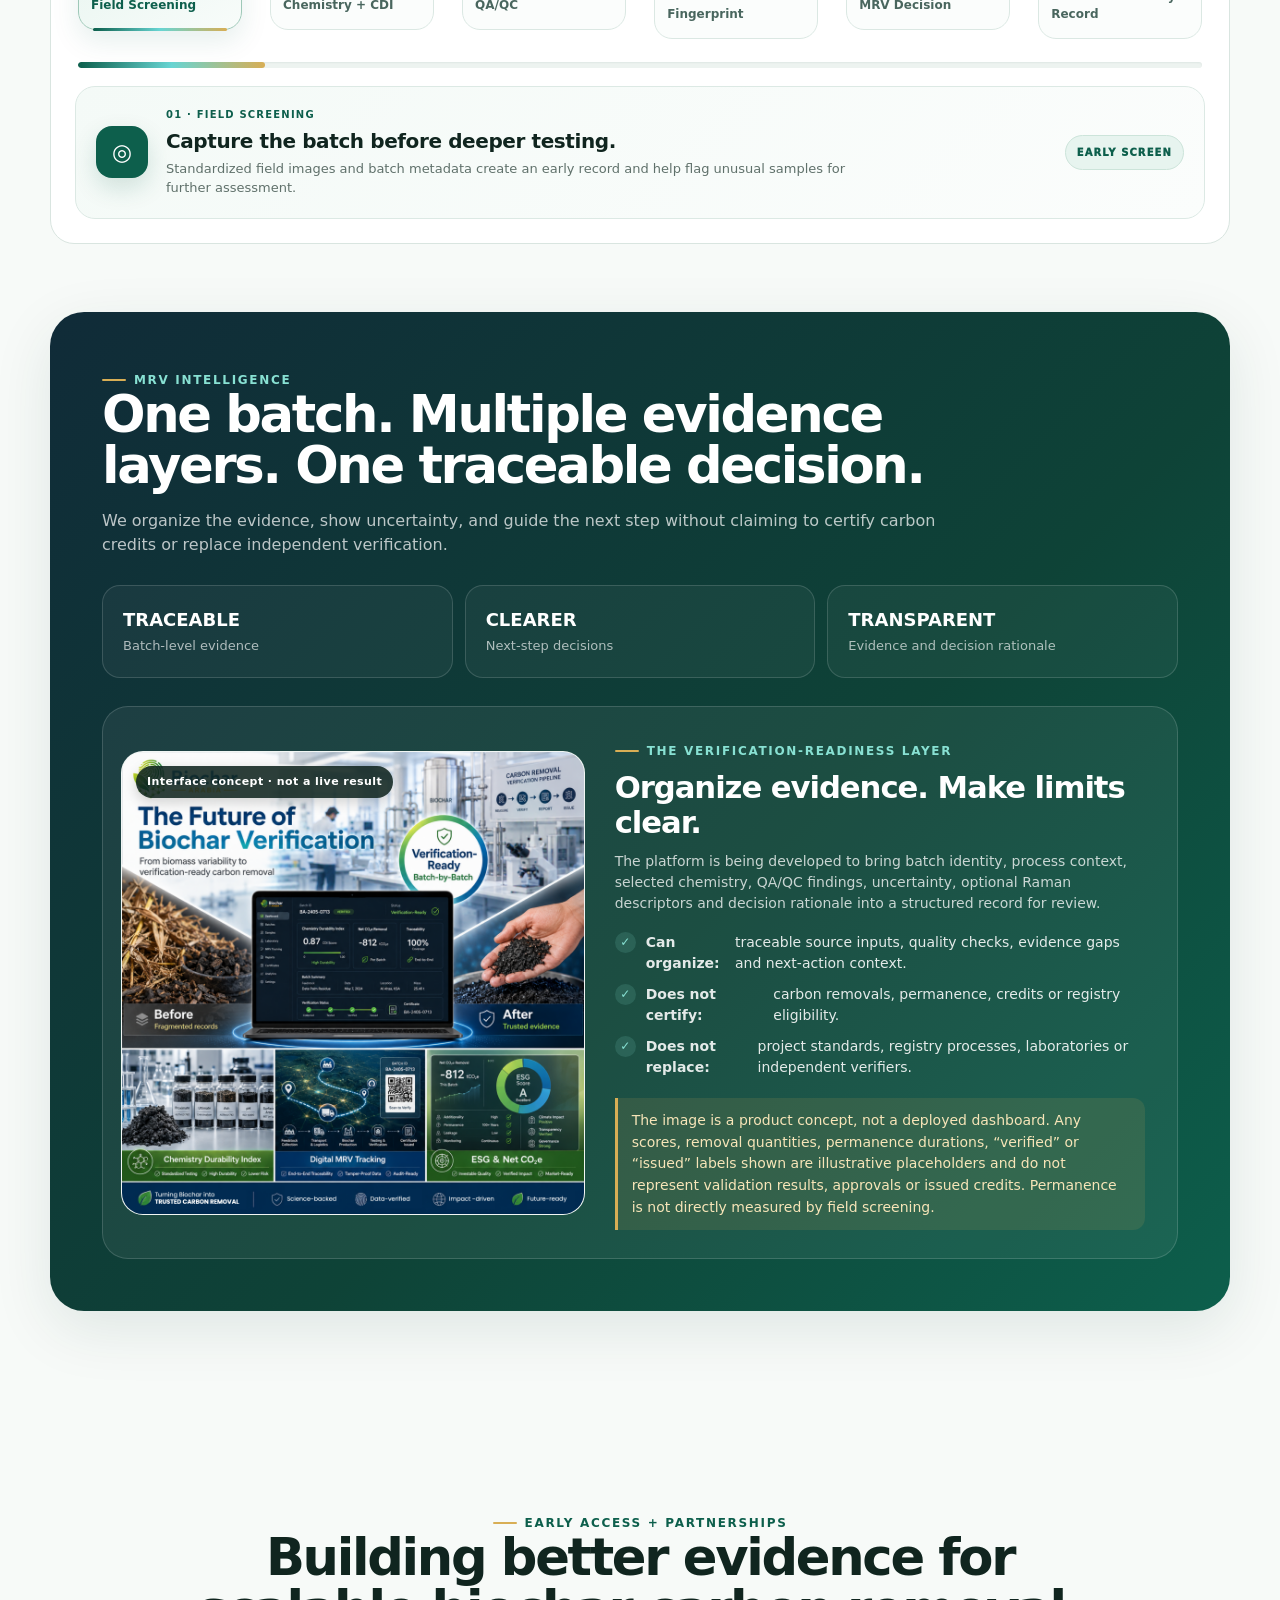
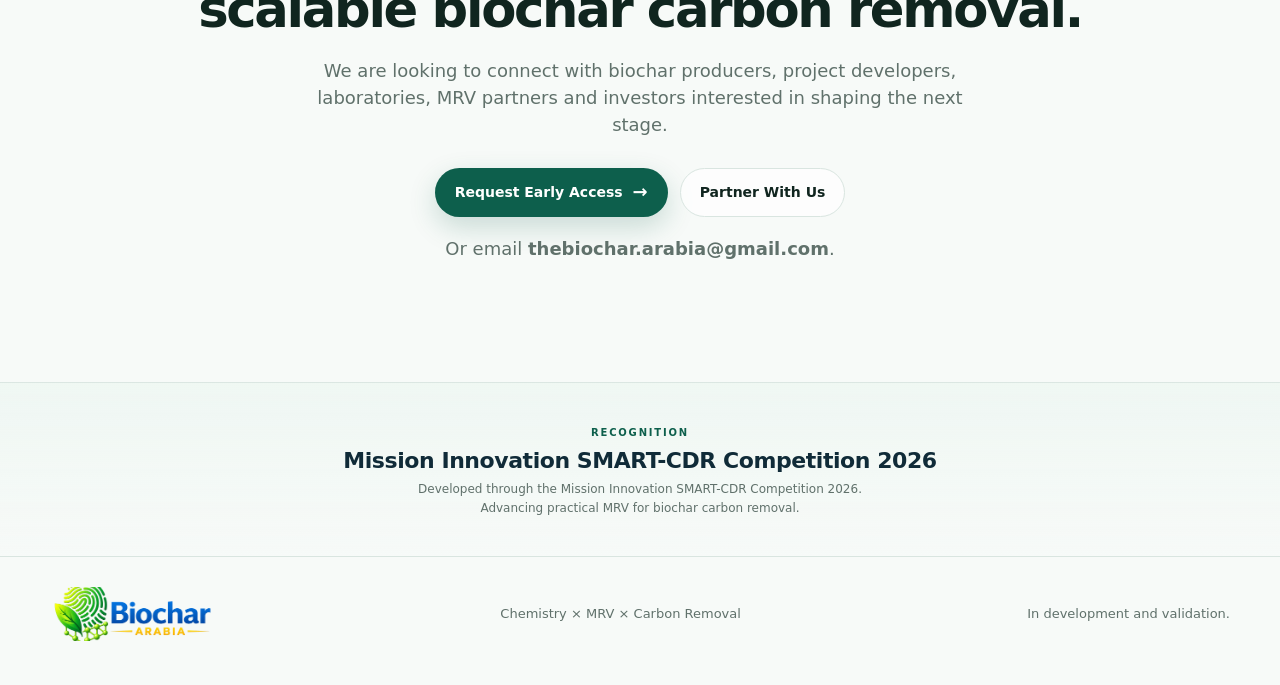
==== commit 1af562e9: "email revision" ====
--- a/index.html
+++ b/index.html
@@ -979,10 +979,10 @@
     <h2>Building better evidence for scalable biochar carbon removal.</h2>
     <p>We are looking to connect with biochar producers, project developers, laboratories, MRV partners and investors interested in shaping the next stage.</p>
     <div class="final-actions">
-      <a class="btn btn-primary" href="mailto:biochar.arabia@gmail.com?subject=Biochar%20Arabia%20Early%20Access">Request Early Access <span class="arrow">→</span></a>
-      <a class="btn btn-ghost" href="mailto:biochar.arabia@gmail.com?subject=Biochar%20Arabia%20Partnership">Partner With Us</a>
+      <a class="btn btn-primary" href="mailto:thebiochar.arabia@gmail.com?subject=Biochar%20Arabia%20Early%20Access">Request Early Access <span class="arrow">→</span></a>
+      <a class="btn btn-ghost" href="mailto:thebiochar.arabia@gmail.com?subject=Biochar%20Arabia%20Partnership">Partner With Us</a>
     </div>
-    <p class="small" style="margin-top:18px">Or email <a href="mailto:biochar.arabia@gmail.com"><strong>biochar.arabia@gmail.com</strong></a>.</p>
+    <p class="small" style="margin-top:18px">Or email <a href="mailto:thebiochar.arabia@gmail.com"><strong>thebiochar.arabia@gmail.com</strong></a>.</p>
   </div>
 </section>
 </main>
